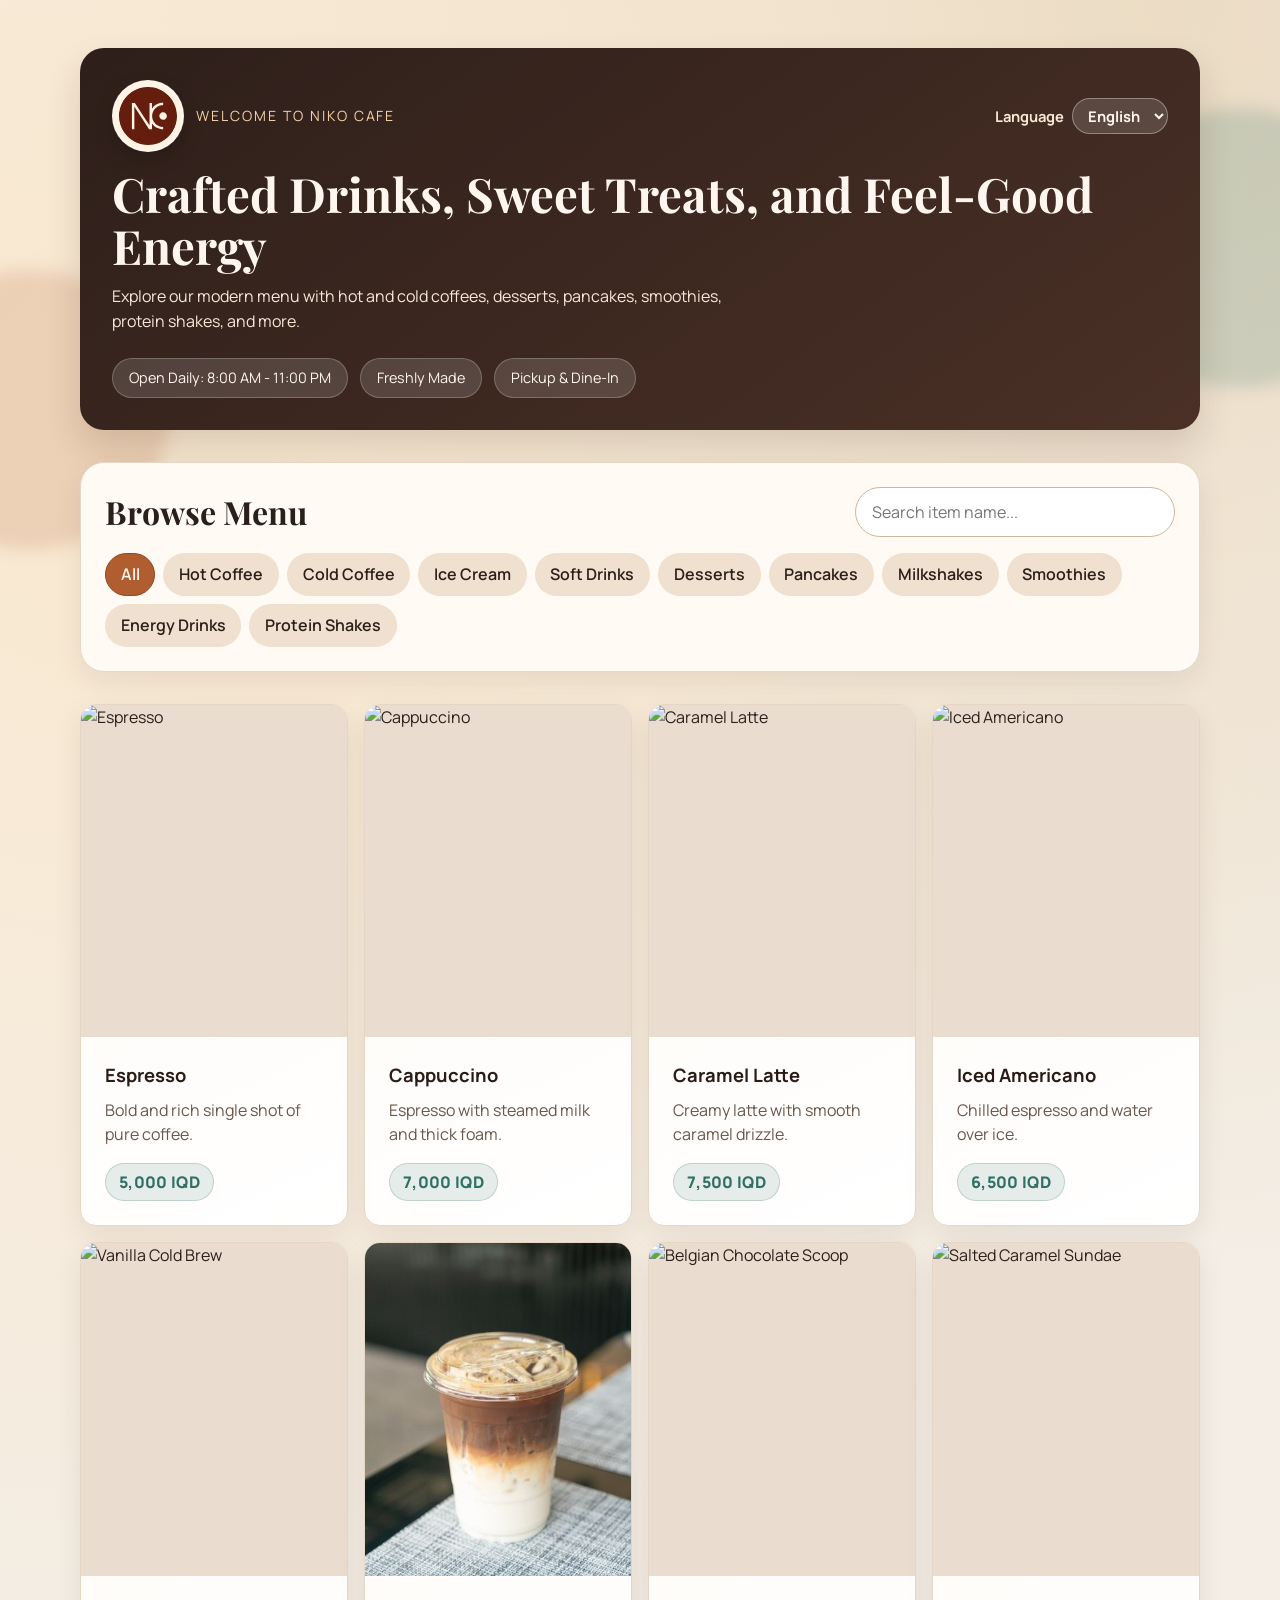
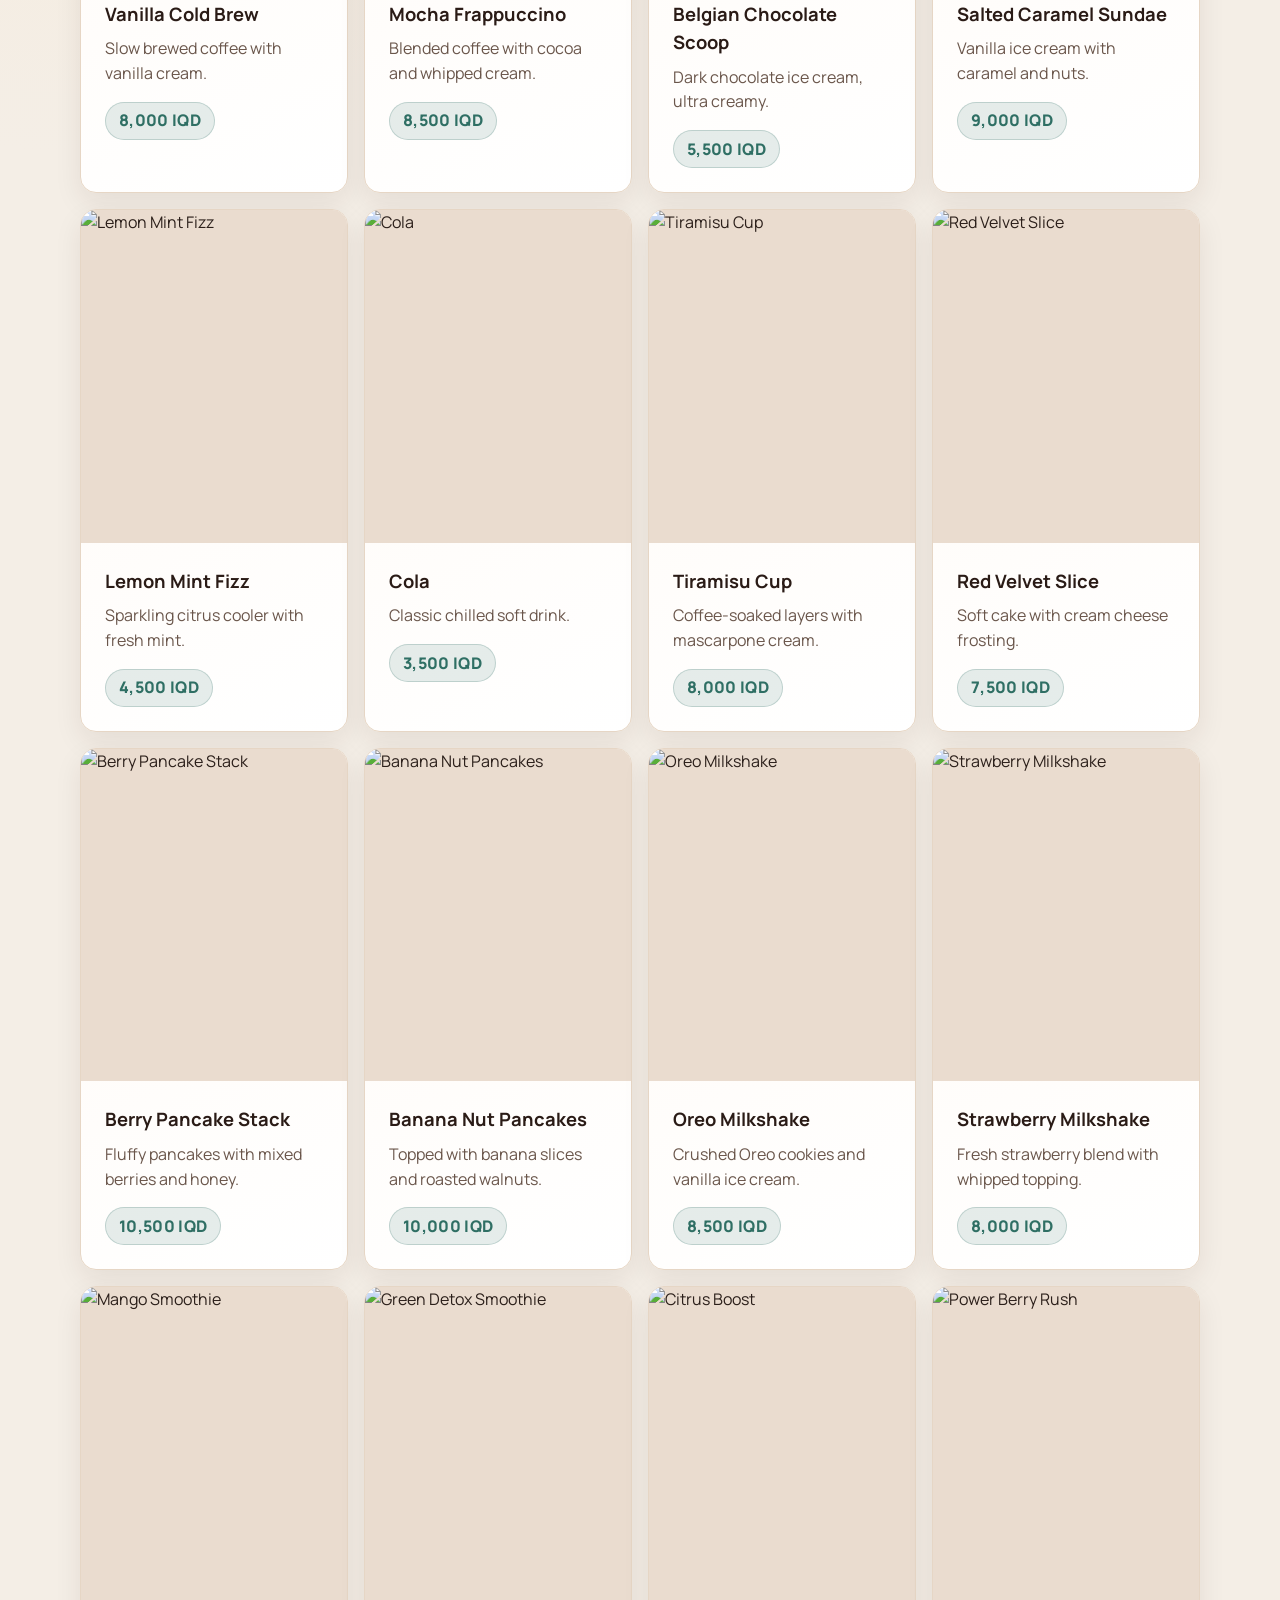
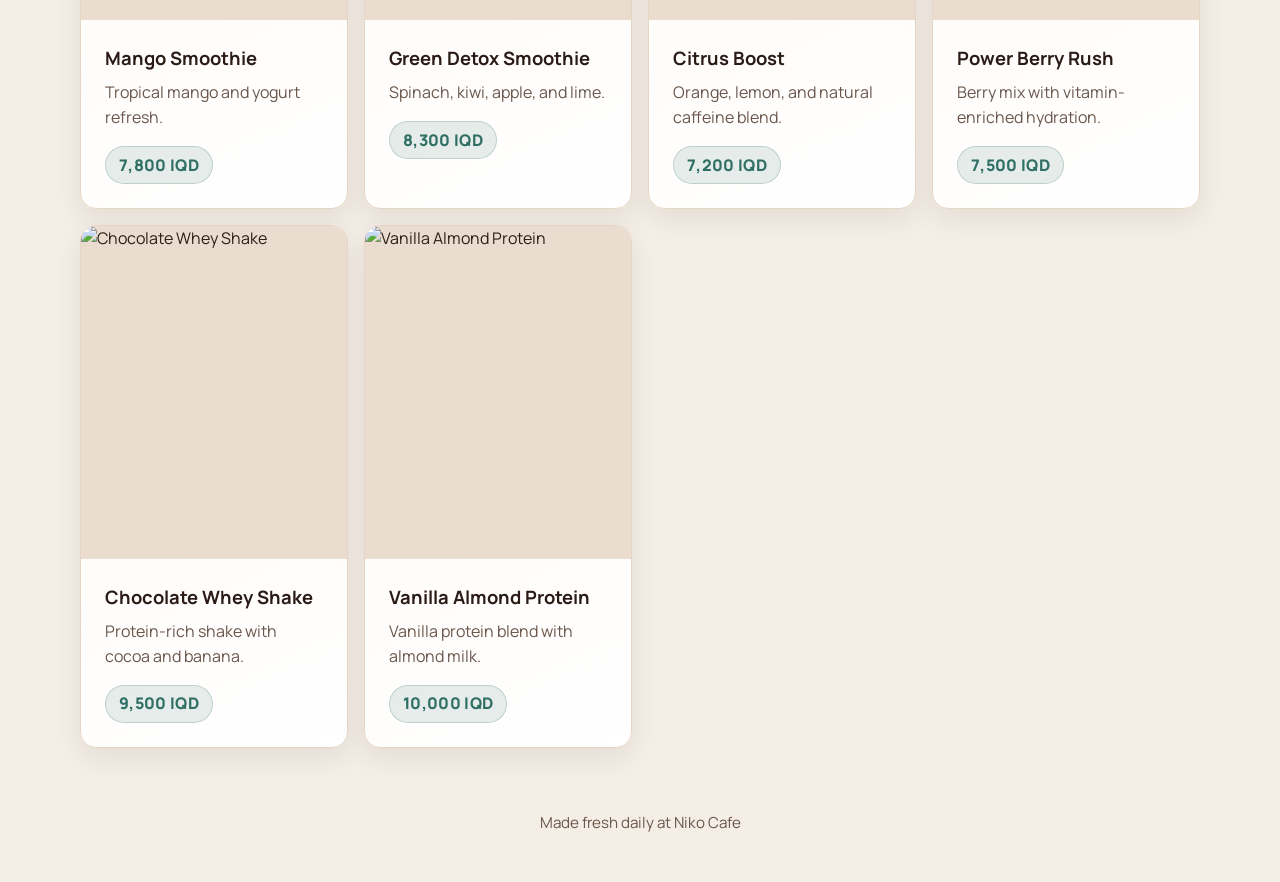
==== index.html @ 03e0de26 "باشترکردنی زمانی کوردی" ====
﻿<!DOCTYPE html>
<html lang="en">
<head>
	<meta charset="UTF-8" />
	<meta name="viewport" content="width=device-width, initial-scale=1.0" />
	<title>Niko Cafe Menu</title>
	<link rel="preconnect" href="https://fonts.googleapis.com" />
	<link rel="preconnect" href="https://fonts.gstatic.com" crossorigin />
	<link
		href="https://fonts.googleapis.com/css2?family=Beiruti:wght@200..900&family=Harmattan:wght@400;500;600;700&family=Manrope:wght@400;500;600;700;800&family=Playfair+Display:wght@600;700&display=swap"
		rel="stylesheet"
	/>
	<link rel="stylesheet" href="style.css" />
</head>
<body>
	<div class="bg-shape bg-shape-left"></div>
	<div class="bg-shape bg-shape-right"></div>

	<header class="hero container">
		<div class="hero-topbar">
			<div class="brand-wrap">
				<img class="brand-logo" src="1nikoSlogo.svg" alt="Niko Cafe logo" />
				<p class="eyebrow" data-i18n="welcome">Welcome to Niko Cafe</p>
			</div>
			<div class="language-switcher">
				<label for="languageSelect" data-i18n="languageLabel">Language</label>
				<select id="languageSelect" aria-label="Language selector">
<option value="en">English</option>
<option value="ku">&#1705;&#1608;&#1585;&#1583;&#1740;</option>
<option value="ar">&#1575;&#1604;&#1593;&#1585;&#1576;&#1610;&#1577;</option>
</select>
			</div>
		</div>
		<h1 data-i18n="heroTitle">Crafted Drinks, Sweet Treats, and Feel-Good Energy</h1>
		<p class="hero-text" data-i18n="heroText">
			Explore our modern menu with hot and cold coffees, desserts, pancakes,
			smoothies, protein shakes, and more.
		</p>
		<div class="hero-quick-info">
			<span data-i18n="infoHours">Open Daily: 8:00 AM - 11:00 PM</span>
			<span data-i18n="infoFresh">Freshly Made</span>
			<span data-i18n="infoService">Pickup & Dine-In</span>
		</div>
	</header>

	<main class="container menu-wrap">
		<section class="controls-card">
			<div class="controls-top">
				<h2 data-i18n="browseMenu">Browse Menu</h2>
				<input
					id="menuSearch"
					type="search"
					placeholder="Search item name..."
					aria-label="Search menu items"
				/>
			</div>
			<div class="filter-buttons" id="filterButtons" role="group" aria-label="Filter by category"></div>
		</section>

		<section class="menu-grid" id="menuGrid"></section>
	</main>

	<footer class="container footer">
		<p data-i18n="footerText">Made fresh daily at Niko Cafe</p>
	</footer>

	<script src="script.js"></script>
</body>
</html>
---- style.css ----
﻿:root {
	--font-heading: 'Playfair Display', Georgia, serif;
	--font-heading-kurdish: 'Beiruti', 'Harmattan', serif;
	--font-body: 'Manrope', 'Segoe UI', sans-serif;
	--font-body-kurdish: 'Beiruti', 'Harmattan', 'Segoe UI', sans-serif;

	--bg-main: #f4eee6;
	--bg-surface: #fffaf4;
	--bg-surface-strong: #ffffff;
	--bg-accent: #2e1f1a;
	--bg-chip: #efe0cf;

	--text-primary: #2b1f1a;
	--text-muted: #6a564b;
	--text-on-dark: #fff7ef;

	--brand-primary: #b05d2f;
	--brand-primary-strong: #8f451f;
	--brand-secondary: #2f6f64;
	--brand-highlight: #dd9b4f;

	--border-soft: #e6d6c5;
	--border-strong: #ceb69f;

	--shadow-soft: 0 10px 28px rgba(45, 24, 14, 0.08);
	--shadow-card: 0 18px 36px rgba(45, 24, 14, 0.14);

	--radius-sm: 10px;
	--radius-md: 16px;
	--radius-lg: 24px;
	--radius-pill: 999px;

	--space-1: 0.25rem;
	--space-2: 0.5rem;
	--space-3: 0.75rem;
	--space-4: 1rem;
	--space-5: 1.5rem;
	--space-6: 2rem;
	--space-7: 3rem;

	--container-width: 1120px;
	--menu-card-min: 230px;
	--menu-image-ratio: 4 / 5;
	--logo-size: 72px;

	--transition-fast: 160ms ease;
	--transition-base: 260ms ease;
}

* {
	box-sizing: border-box;
}

html,
body {
	margin: 0;
	padding: 0;
}

body {
	font-family: var(--font-body);
	background:
		radial-gradient(circle at 10% 10%, #f9e8cf 0%, transparent 35%),
		radial-gradient(circle at 90% 0%, #e8d9c2 0%, transparent 30%),
		var(--bg-main);
	color: var(--text-primary);
	min-height: 100vh;
	line-height: 1.55;
	position: relative;
	overflow-x: hidden;
}

html[lang='ku'] body,
html[lang='ar'] body {
	font-family: var(--font-body-kurdish);
}

html[lang='ku'] .hero h1,
html[lang='ku'] .controls-top h2,
html[lang='ar'] .hero h1,
html[lang='ar'] .controls-top h2 {
	font-family: var(--font-heading-kurdish);
}

html[lang='ku'] .eyebrow,
html[lang='ar'] .eyebrow {
	text-transform: none;
	letter-spacing: 0.03em;
}

.bg-shape {
	position: fixed;
	width: 280px;
	height: 280px;
	border-radius: 50%;
	z-index: -1;
	filter: blur(8px);
}

html[lang='ku'] body,
html[lang='ar'] body {
	font-family: var(--font-body-kurdish);
}

html[lang='ku'] .hero h1,
html[lang='ku'] .controls-top h2,
html[lang='ar'] .hero h1,
html[lang='ar'] .controls-top h2 {
	font-family: var(--font-heading-kurdish);
}

html[lang='ku'] .eyebrow,
html[lang='ar'] .eyebrow {
	text-transform: none;
	letter-spacing: 0.03em;
}

.bg-shape-left {
	background: rgba(176, 93, 47, 0.17);
	left: -110px;
	top: 30%;
}

html[lang='ku'] body,
html[lang='ar'] body {
	font-family: var(--font-body-kurdish);
}

html[lang='ku'] .hero h1,
html[lang='ku'] .controls-top h2,
html[lang='ar'] .hero h1,
html[lang='ar'] .controls-top h2 {
	font-family: var(--font-heading-kurdish);
}

html[lang='ku'] .eyebrow,
html[lang='ar'] .eyebrow {
	text-transform: none;
	letter-spacing: 0.03em;
}

.bg-shape-right {
	background: rgba(47, 111, 100, 0.18);
	right: -100px;
	top: 12%;
}

.container {
	width: min(var(--container-width), 92%);
	margin: 0 auto;
}

.hero {
	margin-top: var(--space-7);
	padding: var(--space-6);
	background: linear-gradient(145deg, var(--bg-accent), #4a3026);
	color: var(--text-on-dark);
	border-radius: var(--radius-lg);
	box-shadow: var(--shadow-card);
	animation: fadeSlideIn 700ms ease both;
}

.hero-topbar {
	display: flex;
	align-items: center;
	justify-content: space-between;
	gap: var(--space-4);
	flex-wrap: wrap;
}

.brand-wrap {
	display: flex;
	align-items: center;
	gap: var(--space-3);
}

.brand-logo {
	width: var(--logo-size);
	height: var(--logo-size);
	padding: 0.35rem;
	border-radius: 50%;
	background: #fef3e5;
	border: 1px solid rgba(255, 255, 255, 0.28);
	box-shadow: 0 8px 20px rgba(0, 0, 0, 0.18);
}

.language-switcher {
	display: flex;
	align-items: center;
	gap: var(--space-2);
	font-size: 0.92rem;
	font-weight: 700;
	color: #f8e7d3;
}

.language-switcher select {
	border: 1px solid rgba(255, 255, 255, 0.35);
	background: rgba(255, 255, 255, 0.14);
	color: var(--text-on-dark);
	border-radius: var(--radius-pill);
	padding: 0.35rem 0.7rem;
	font: inherit;
	cursor: pointer;
}

.language-switcher select option {
	color: var(--text-primary);
}

.eyebrow {
	margin: 0;
	font-size: 0.88rem;
	letter-spacing: 0.14em;
	text-transform: uppercase;
	color: #f4cfa8;
}

.hero h1 {
	font-family: var(--font-heading);
	margin: var(--space-4) 0 var(--space-3);
	font-size: clamp(2rem, 3.7vw, 3.2rem);
	line-height: 1.1;
}

.hero-text {
	margin: 0;
	max-width: 650px;
	color: #f7e8d8;
}

.hero-quick-info {
	margin-top: var(--space-5);
	display: flex;
	flex-wrap: wrap;
	gap: var(--space-3);
}

.hero-quick-info span {
	background: rgba(255, 255, 255, 0.14);
	border: 1px solid rgba(255, 255, 255, 0.22);
	border-radius: var(--radius-pill);
	padding: var(--space-2) var(--space-4);
	font-size: 0.9rem;
}

.menu-wrap {
	padding: var(--space-6) 0 var(--space-7);
}

.controls-card {
	background: var(--bg-surface);
	border: 1px solid var(--border-soft);
	border-radius: var(--radius-lg);
	padding: var(--space-5);
	box-shadow: var(--shadow-soft);
	margin-bottom: var(--space-6);
	animation: fadeSlideIn 700ms 120ms ease both;
}

.controls-top {
	display: flex;
	align-items: center;
	justify-content: space-between;
	gap: var(--space-4);
	flex-wrap: wrap;
}

.controls-top h2 {
	margin: 0;
	font-family: var(--font-heading);
	font-size: clamp(1.4rem, 2.6vw, 2rem);
}

#menuSearch {
	border: 1px solid var(--border-strong);
	background: var(--bg-surface-strong);
	color: var(--text-primary);
	border-radius: var(--radius-pill);
	padding: 0.72rem 1rem;
	width: min(320px, 100%);
	font: inherit;
	transition: border-color var(--transition-fast), box-shadow var(--transition-fast);
}

#menuSearch:focus {
	outline: none;
	border-color: var(--brand-primary);
	box-shadow: 0 0 0 3px rgba(176, 93, 47, 0.16);
}

.filter-buttons {
	margin-top: var(--space-4);
	display: flex;
	flex-wrap: wrap;
	gap: var(--space-2);
}

.filter-btn {
	border: 1px solid transparent;
	background: var(--bg-chip);
	color: var(--text-primary);
	border-radius: var(--radius-pill);
	padding: 0.5rem 0.92rem;
	font: inherit;
	font-weight: 600;
	cursor: pointer;
	transition:
		background var(--transition-fast),
		color var(--transition-fast),
		transform var(--transition-fast),
		box-shadow var(--transition-fast);
}

.filter-btn:hover {
	transform: translateY(-1px);
	box-shadow: 0 8px 16px rgba(45, 24, 14, 0.1);
}

.filter-btn.active {
	background: var(--brand-primary);
	color: var(--text-on-dark);
	border-color: var(--brand-primary-strong);
}

.menu-grid {
	display: grid;
	grid-template-columns: repeat(auto-fit, minmax(var(--menu-card-min), 1fr));
	gap: var(--space-4);
}

.menu-card {
	background: linear-gradient(155deg, #fffaf5, #fff);
	border: 1px solid var(--border-soft);
	border-radius: var(--radius-md);
	overflow: hidden;
	box-shadow: var(--shadow-soft);
	transition:
		transform var(--transition-base),
		box-shadow var(--transition-base),
		opacity var(--transition-base);
	animation: fadeSlideIn 650ms ease both;
}

.menu-card:nth-child(2n) {
	animation-delay: 90ms;
}

.menu-card:nth-child(3n) {
	animation-delay: 150ms;
}

.menu-card:hover {
	transform: translateY(-6px);
	box-shadow: var(--shadow-card);
}

.menu-image {
	display: block;
	width: 100%;
	aspect-ratio: var(--menu-image-ratio);
	height: auto;
	object-fit: cover;
	object-position: center;
	background: #eadccf;
}

.menu-content {
	padding: var(--space-5);
}

.menu-card h3 {
	margin: 0 0 var(--space-2);
	font-size: 1.15rem;
	color: #2a1b16;
}

.menu-card p {
	margin: 0;
	color: var(--text-muted);
}

.price {
	display: inline-flex;
	margin-top: var(--space-4);
	background: rgba(47, 111, 100, 0.12);
	border: 1px solid rgba(47, 111, 100, 0.22);
	color: var(--brand-secondary);
	border-radius: var(--radius-pill);
	font-weight: 800;
	letter-spacing: 0.02em;
	padding: 0.35rem 0.82rem;
}

.menu-card.hidden {
	display: none;
}

.footer {
	padding-bottom: var(--space-6);
	text-align: center;
	color: var(--text-muted);
	font-size: 0.95rem;
}

@keyframes fadeSlideIn {
	from {
		opacity: 0;
		transform: translateY(14px);
	}
	to {
		opacity: 1;
		transform: translateY(0);
	}
}

@media (max-width: 760px) {
	.hero {
		margin-top: var(--space-5);
		padding: var(--space-5);
	}

	.hero-topbar {
		align-items: flex-start;
	}

	.brand-logo {
		width: 60px;
		height: 60px;
	}

	.controls-card {
		padding: var(--space-4);
	}

	.menu-grid {
		grid-template-columns: 1fr;
	}
}
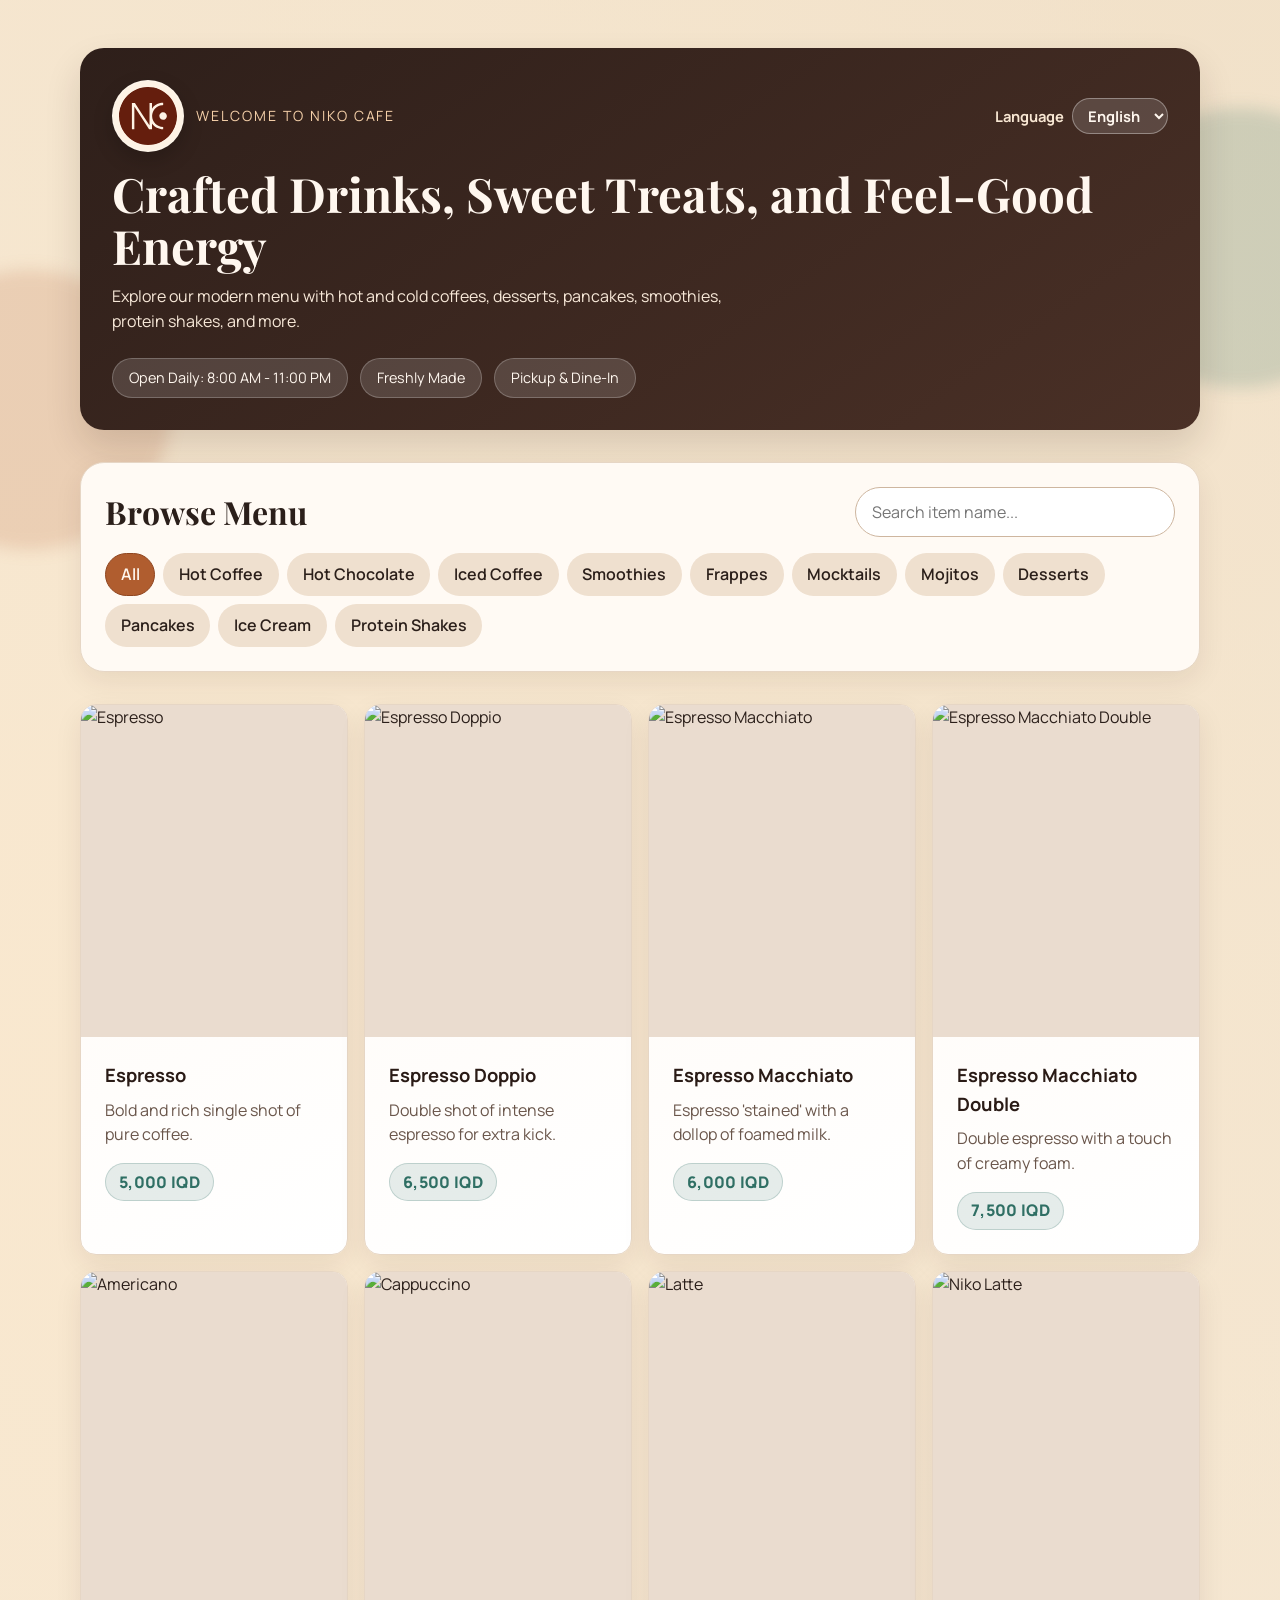
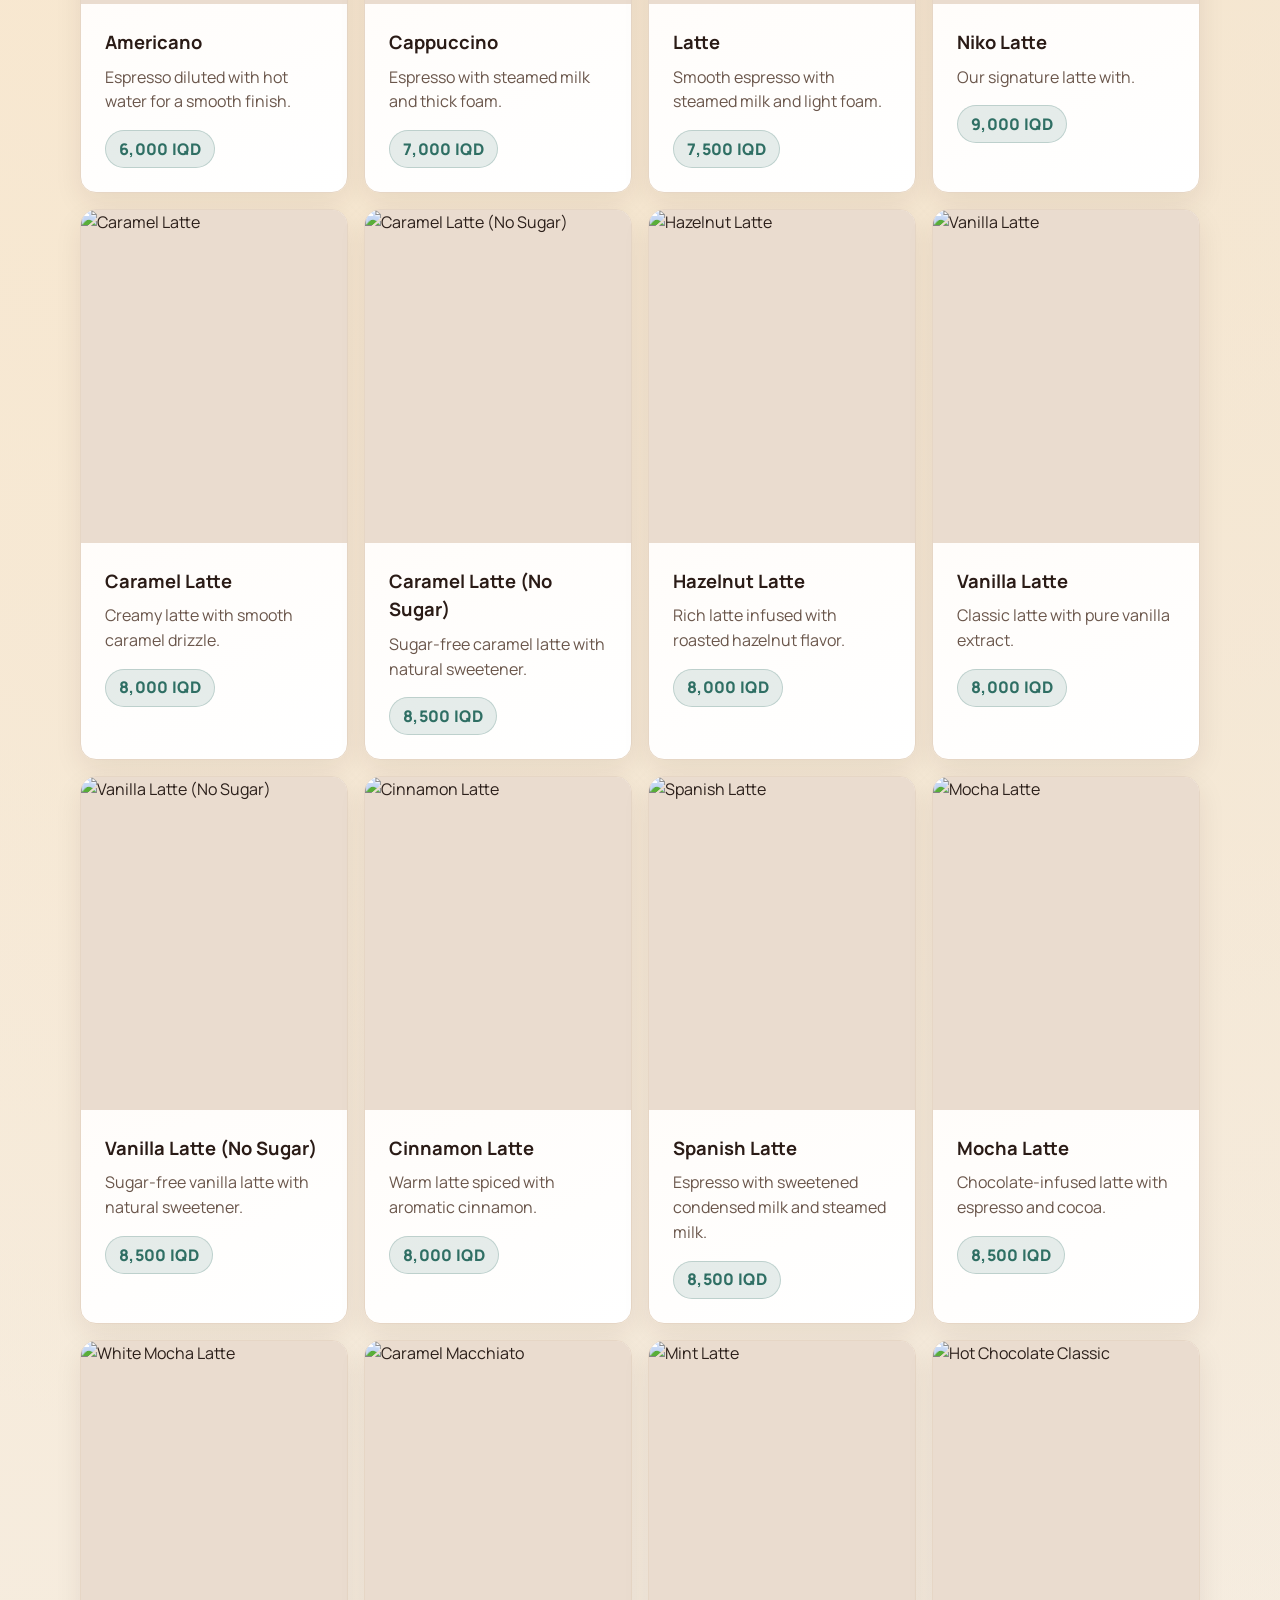
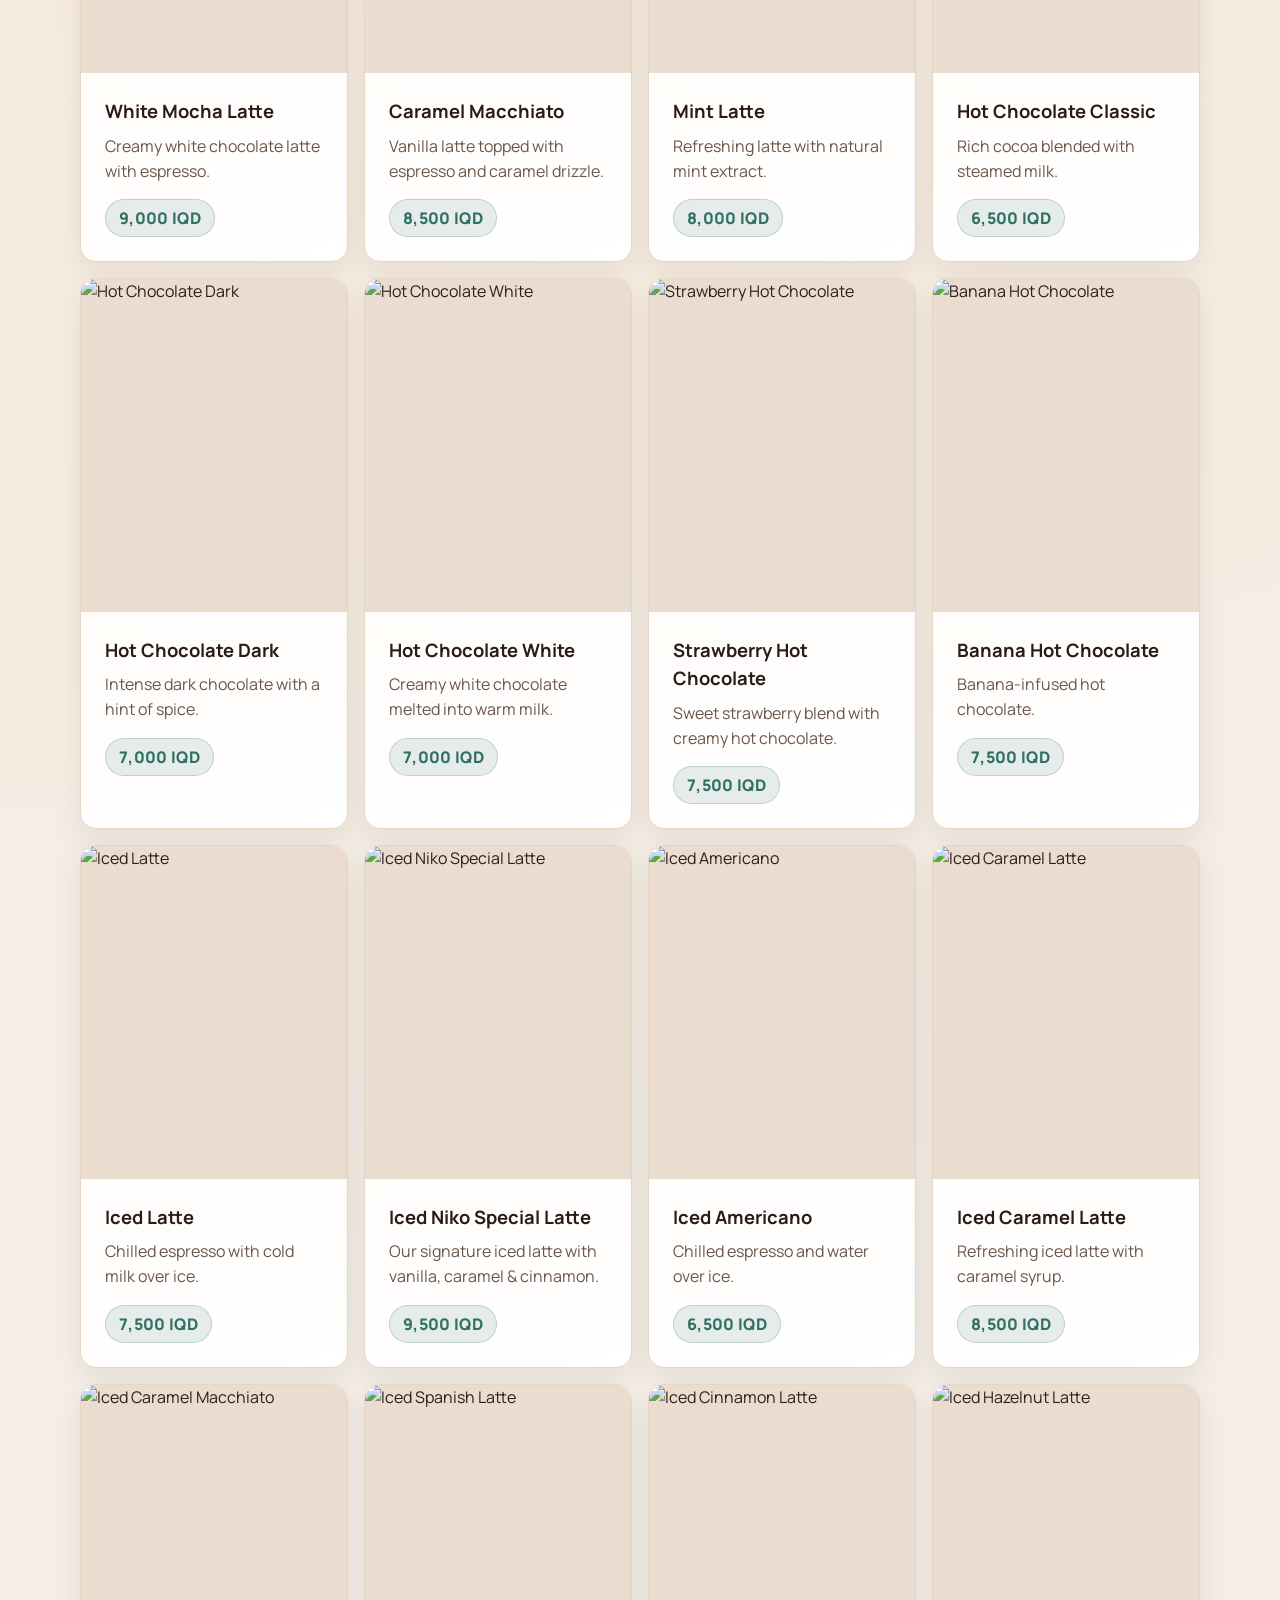
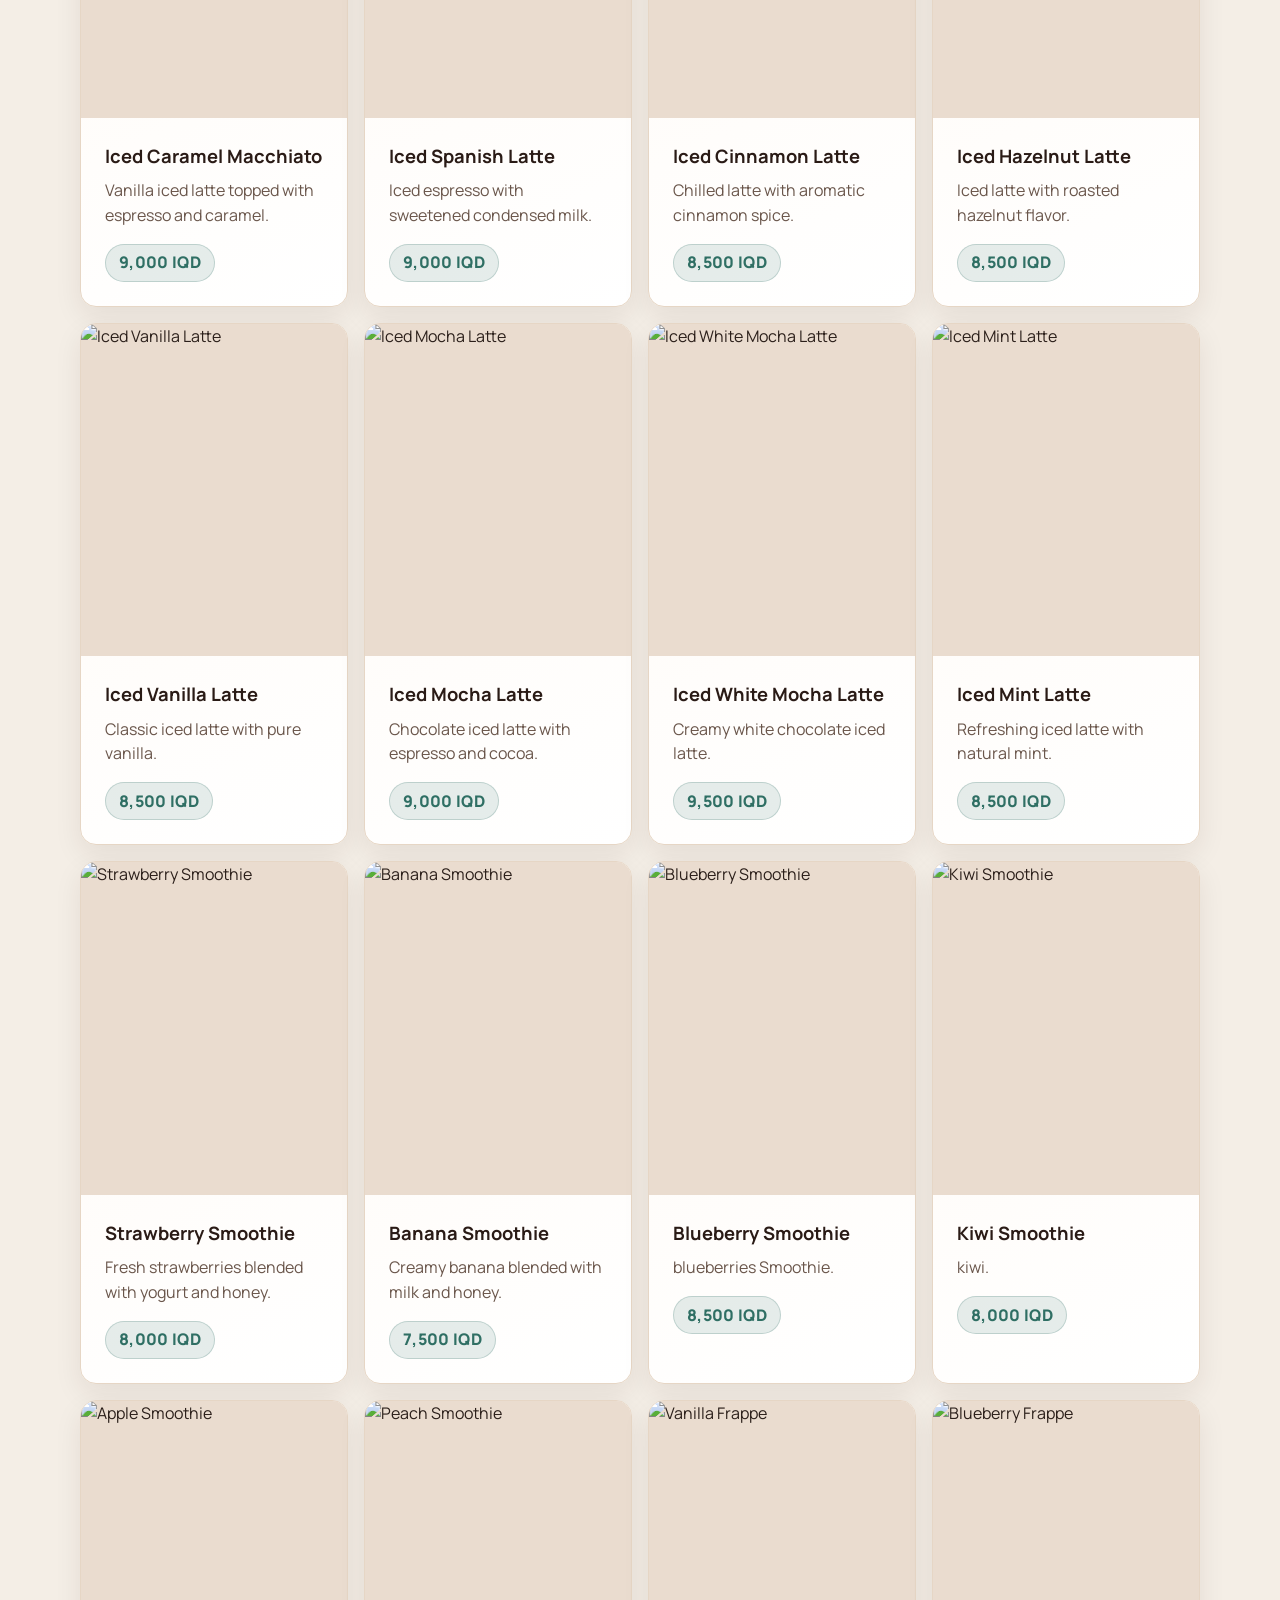
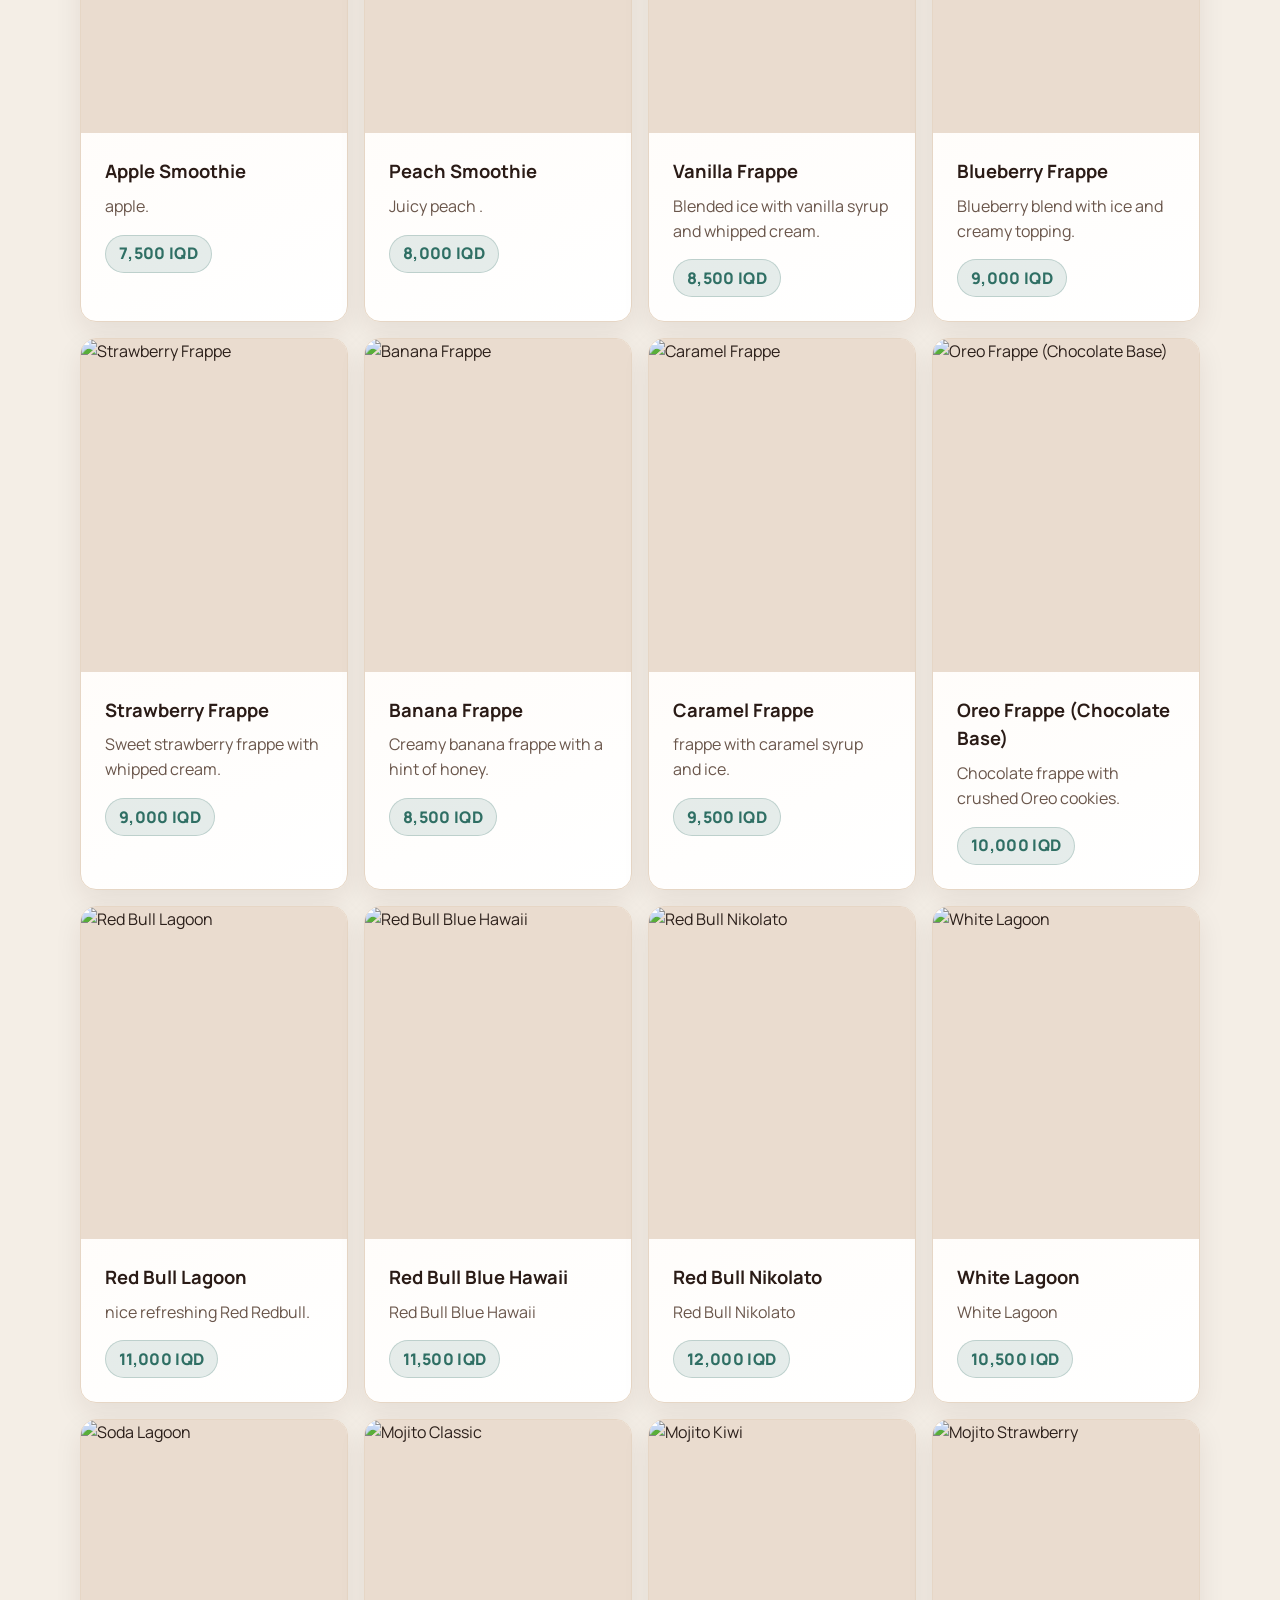
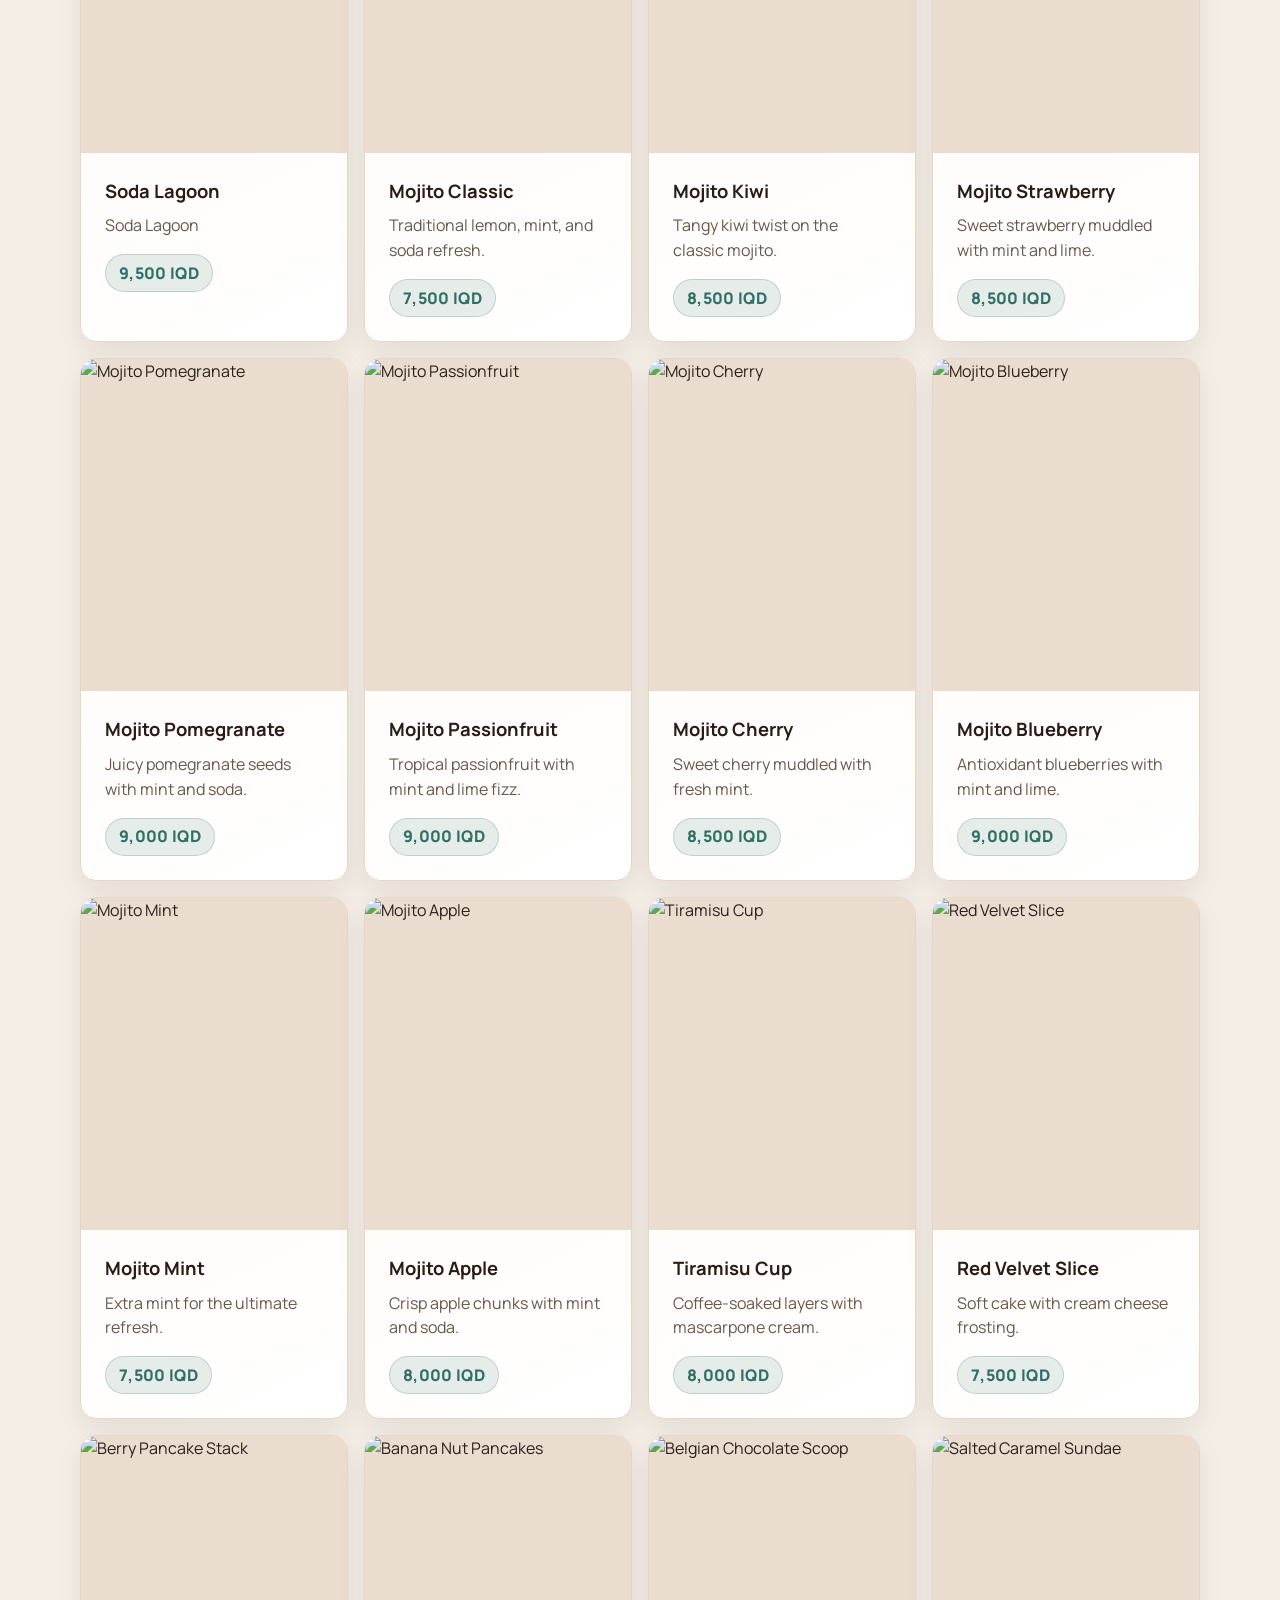
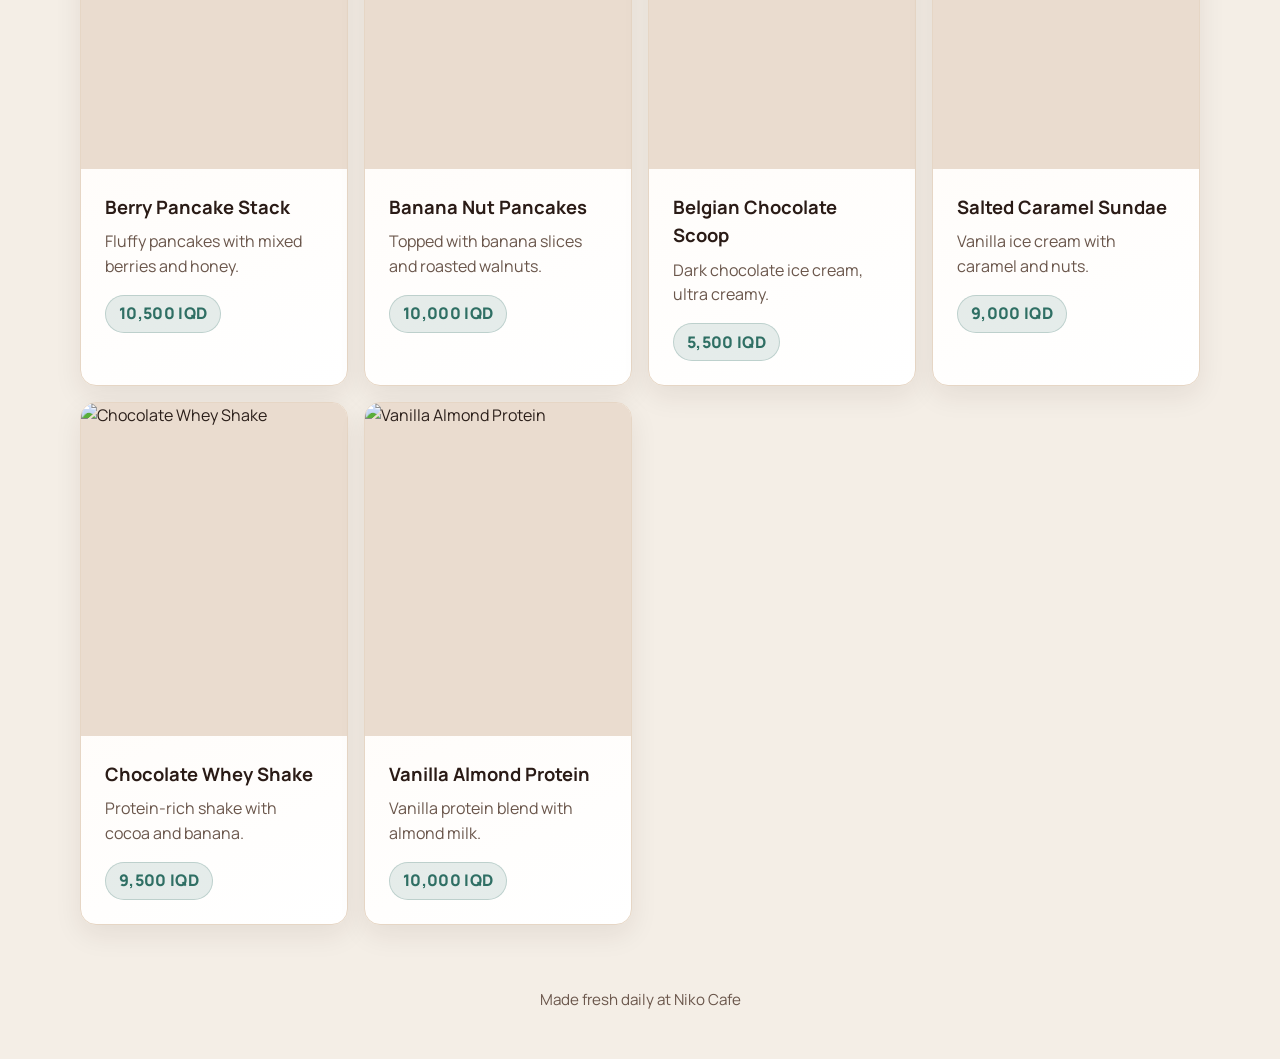
==== commit 5bfea8a5: "نوێکردنەوەی مێنیو" ====
--- a/index.html
+++ b/index.html
@@ -37,7 +37,7 @@
 			smoothies, protein shakes, and more.
 		</p>
 		<div class="hero-quick-info">
-			<span data-i18n="infoHours">Open Daily: 8:00 AM - 11:00 PM</span>
+			<span data-i18n="infoHours">Open Daily: 2:00 PM - 2:00 AM</span>
 			<span data-i18n="infoFresh">Freshly Made</span>
 			<span data-i18n="infoService">Pickup & Dine-In</span>
 		</div>
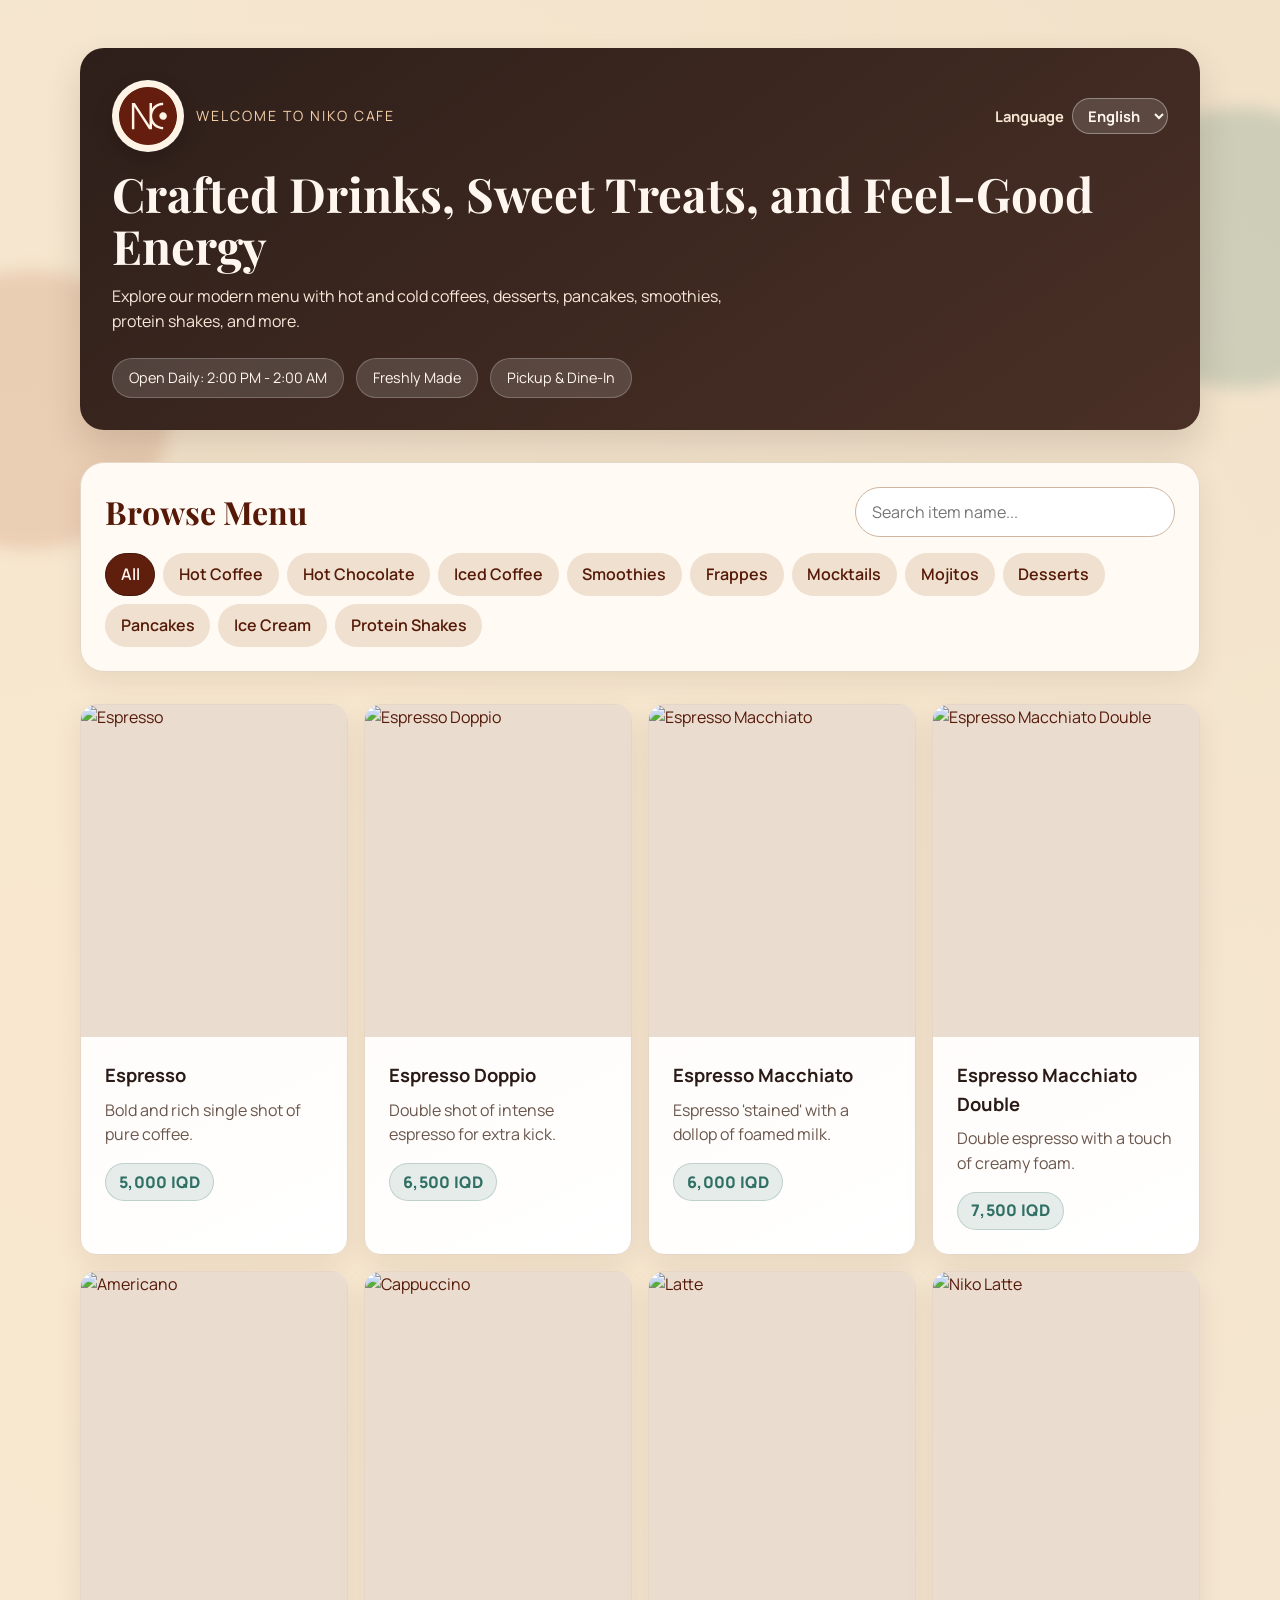
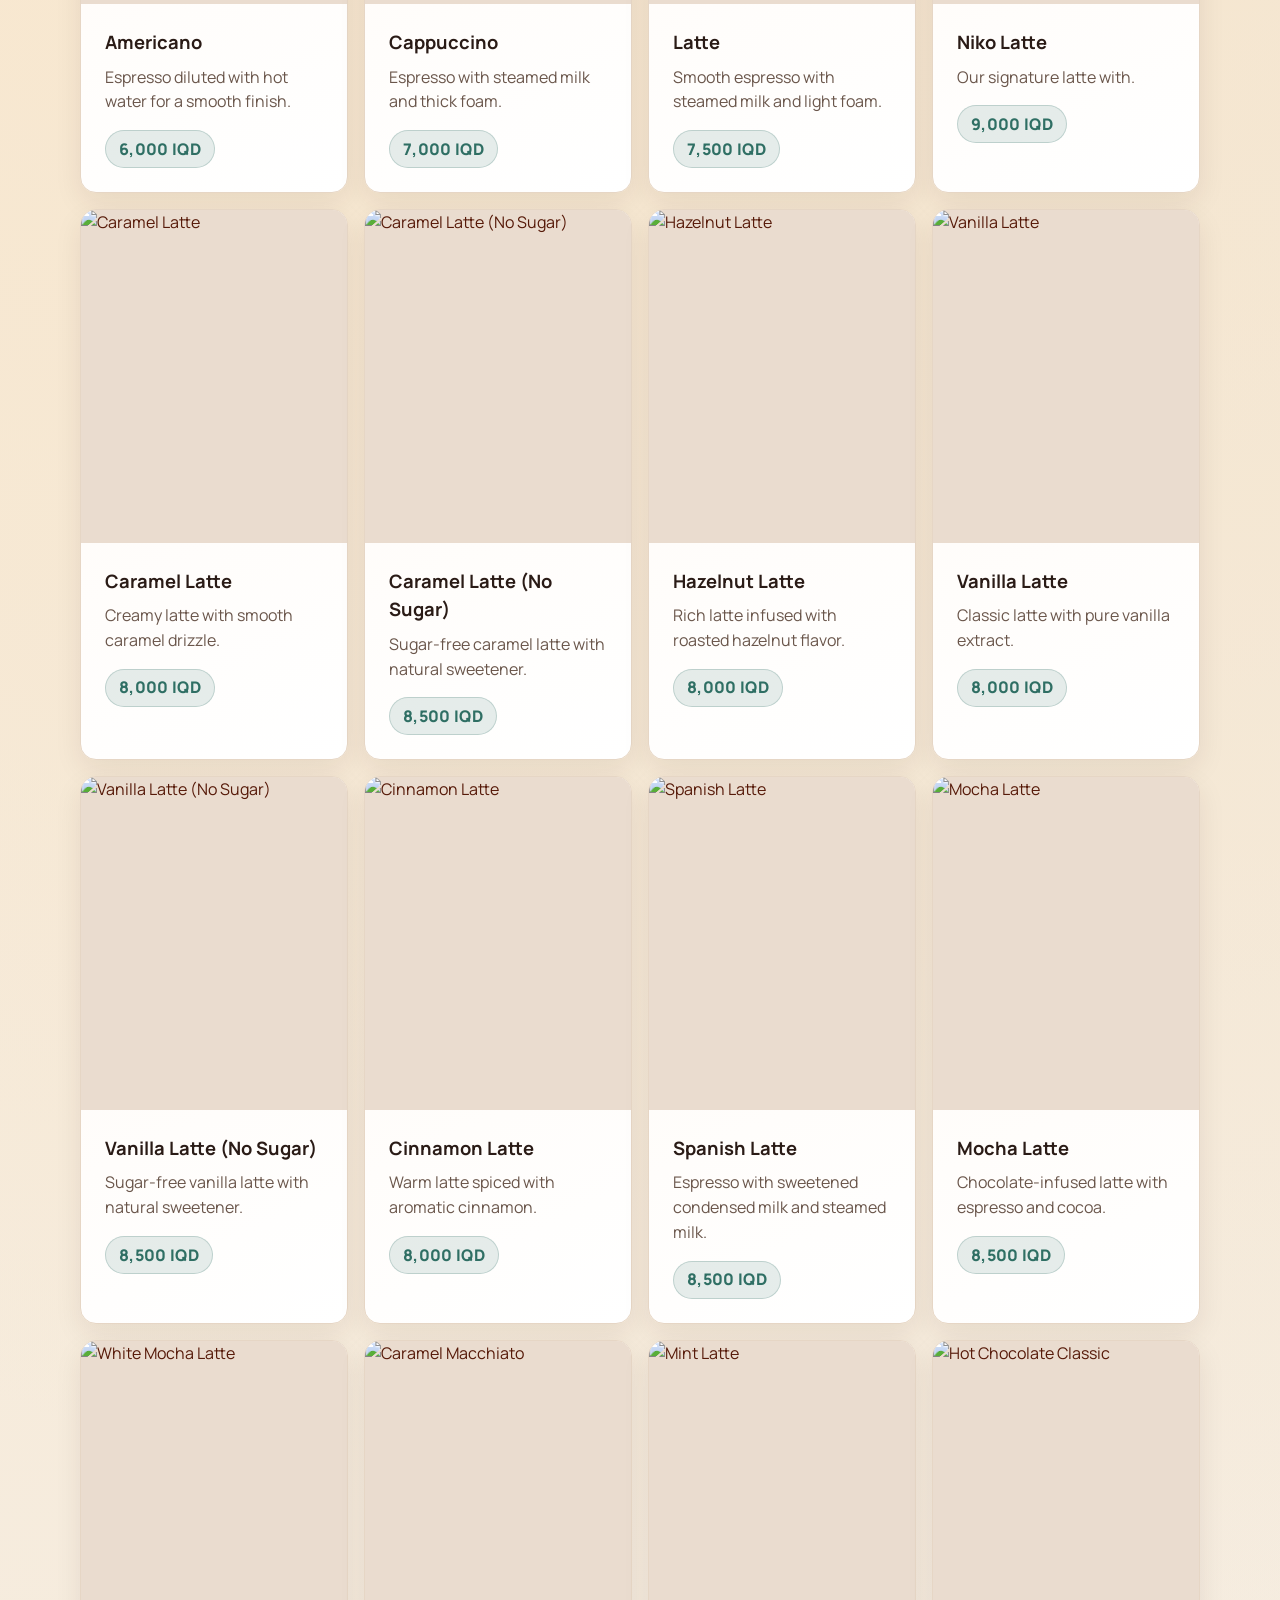
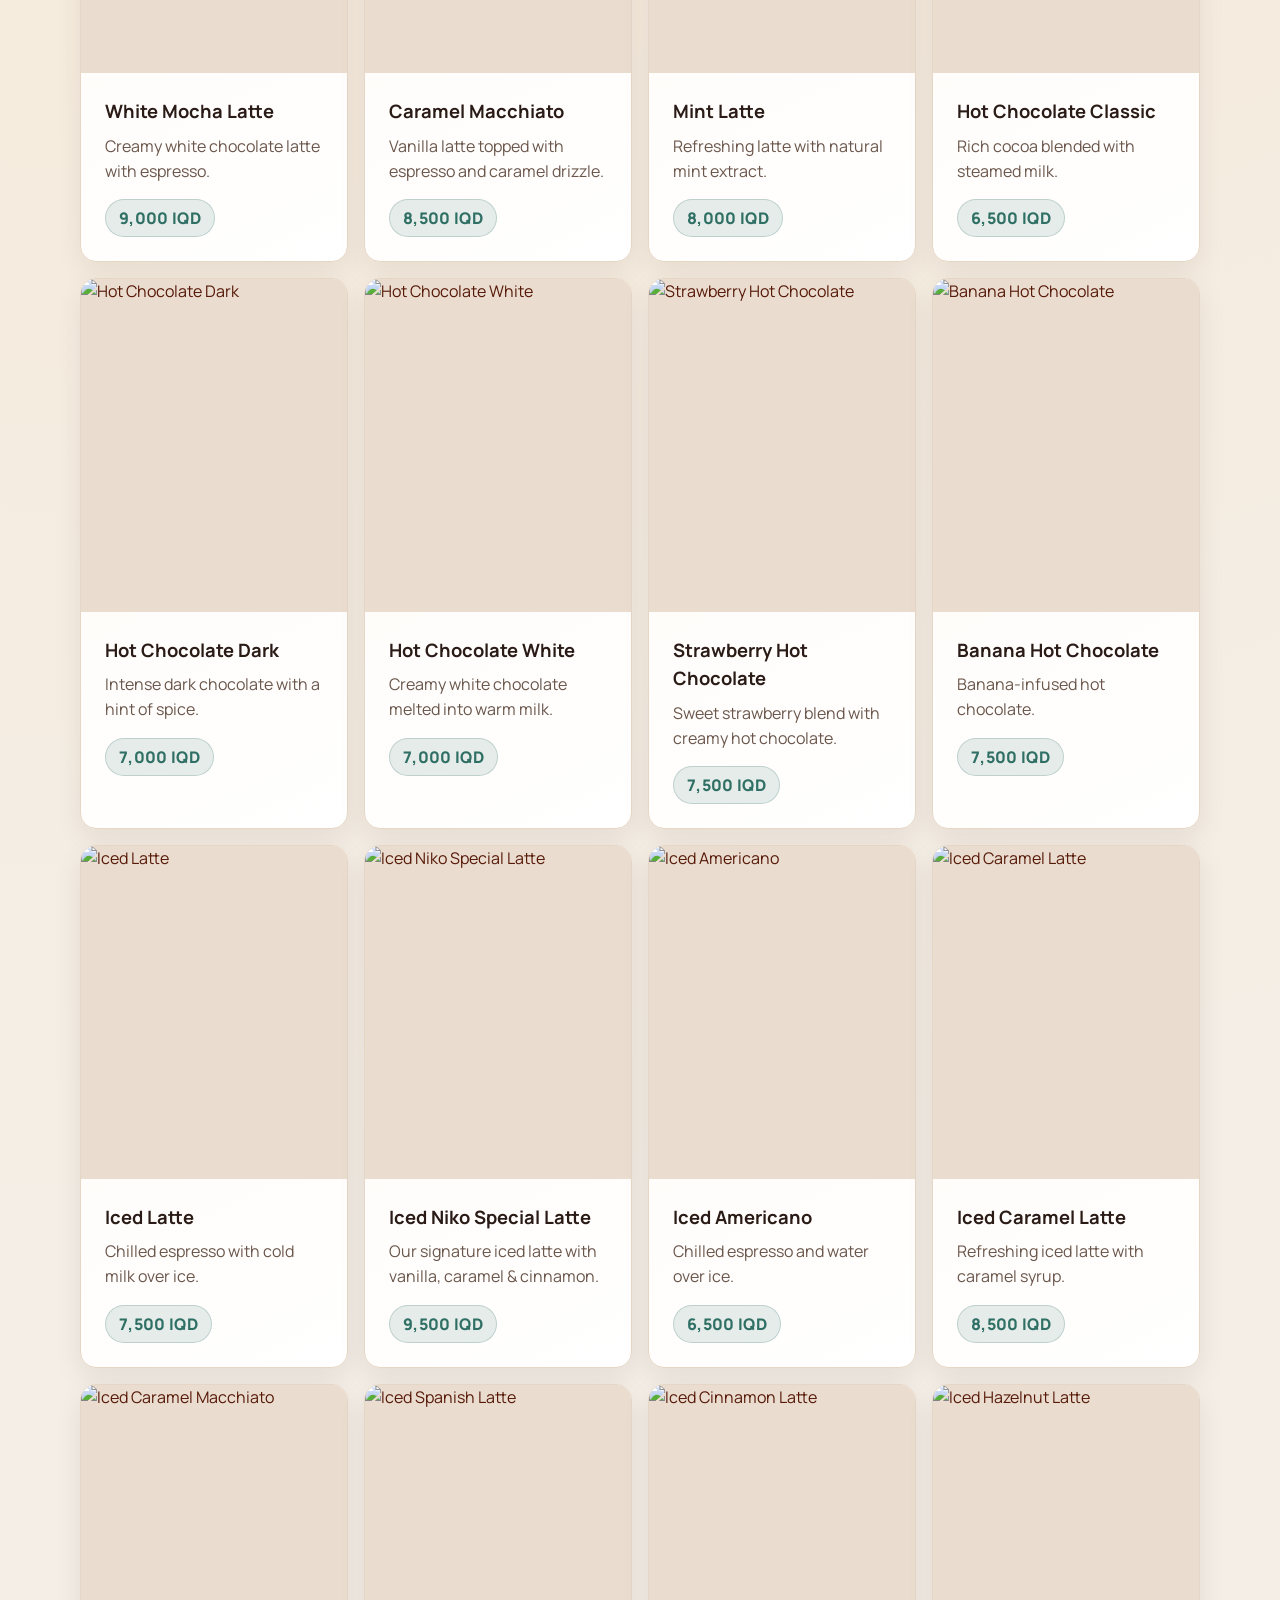
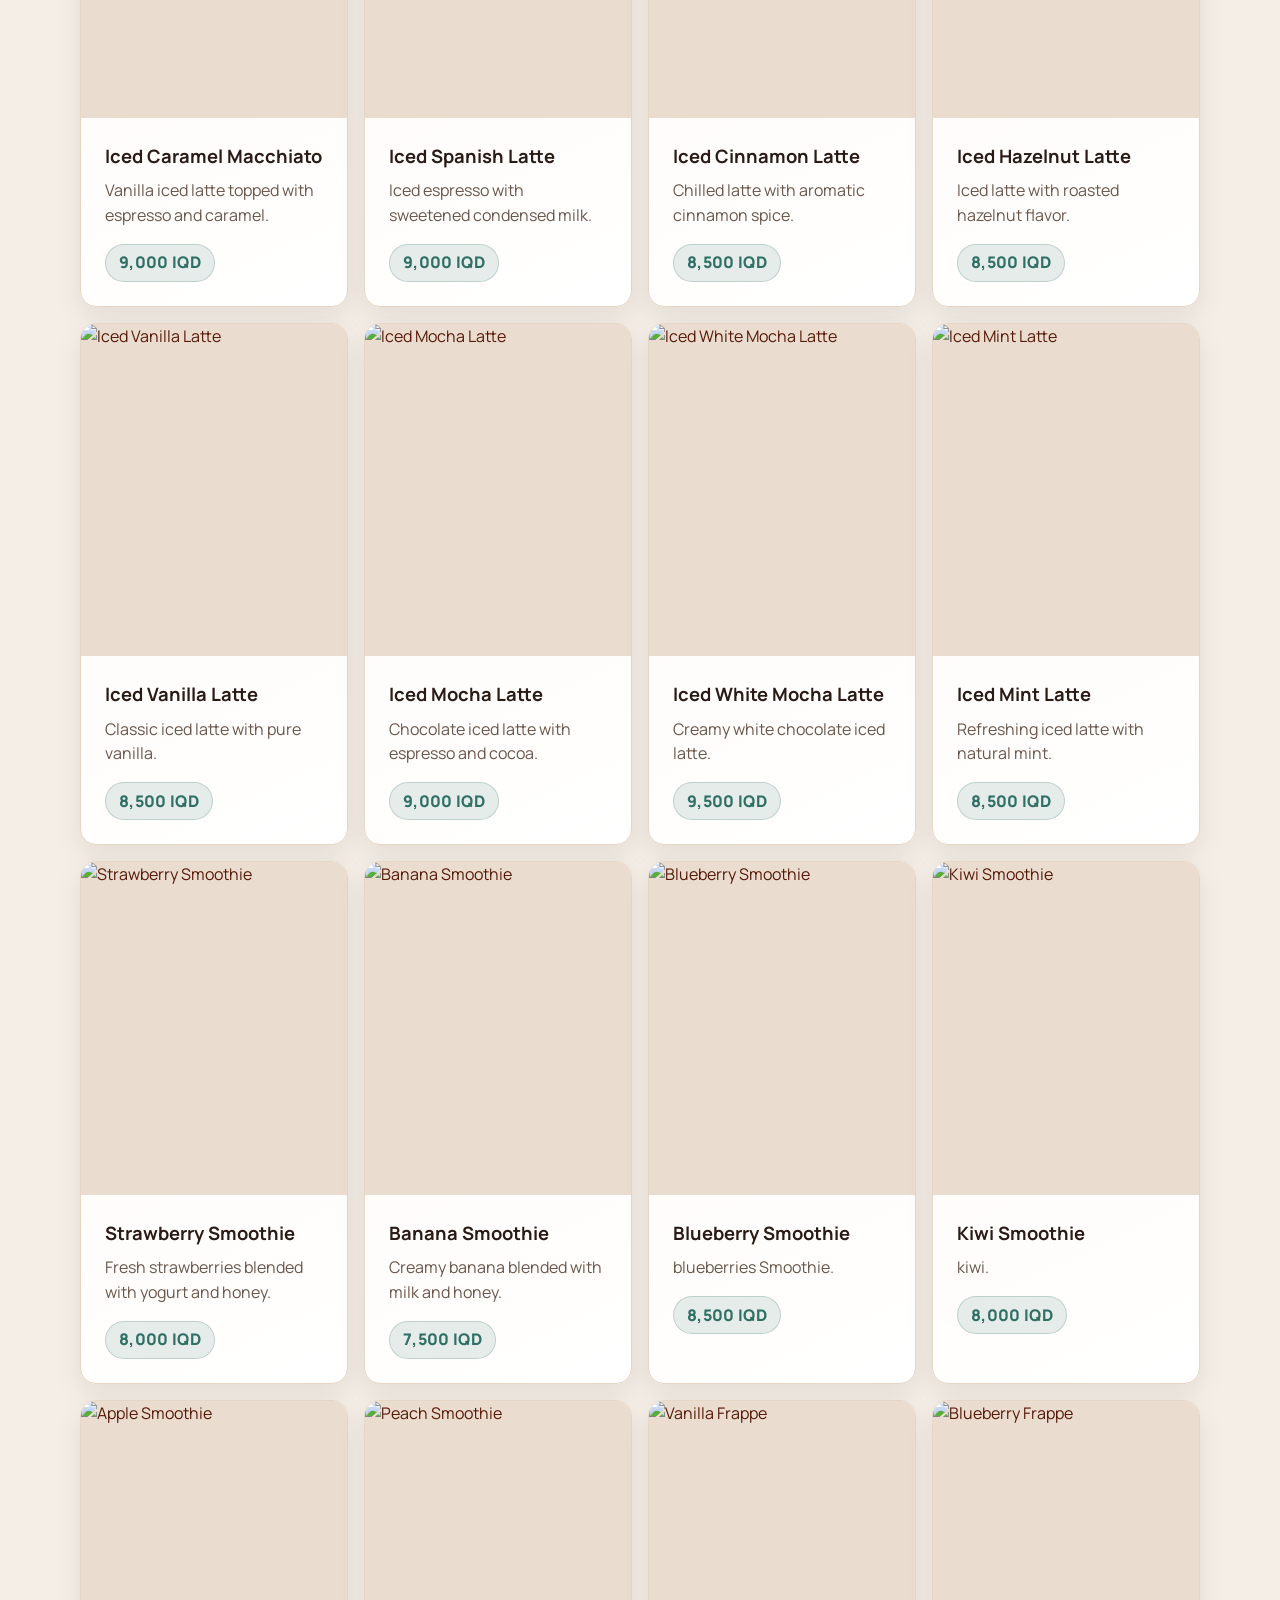
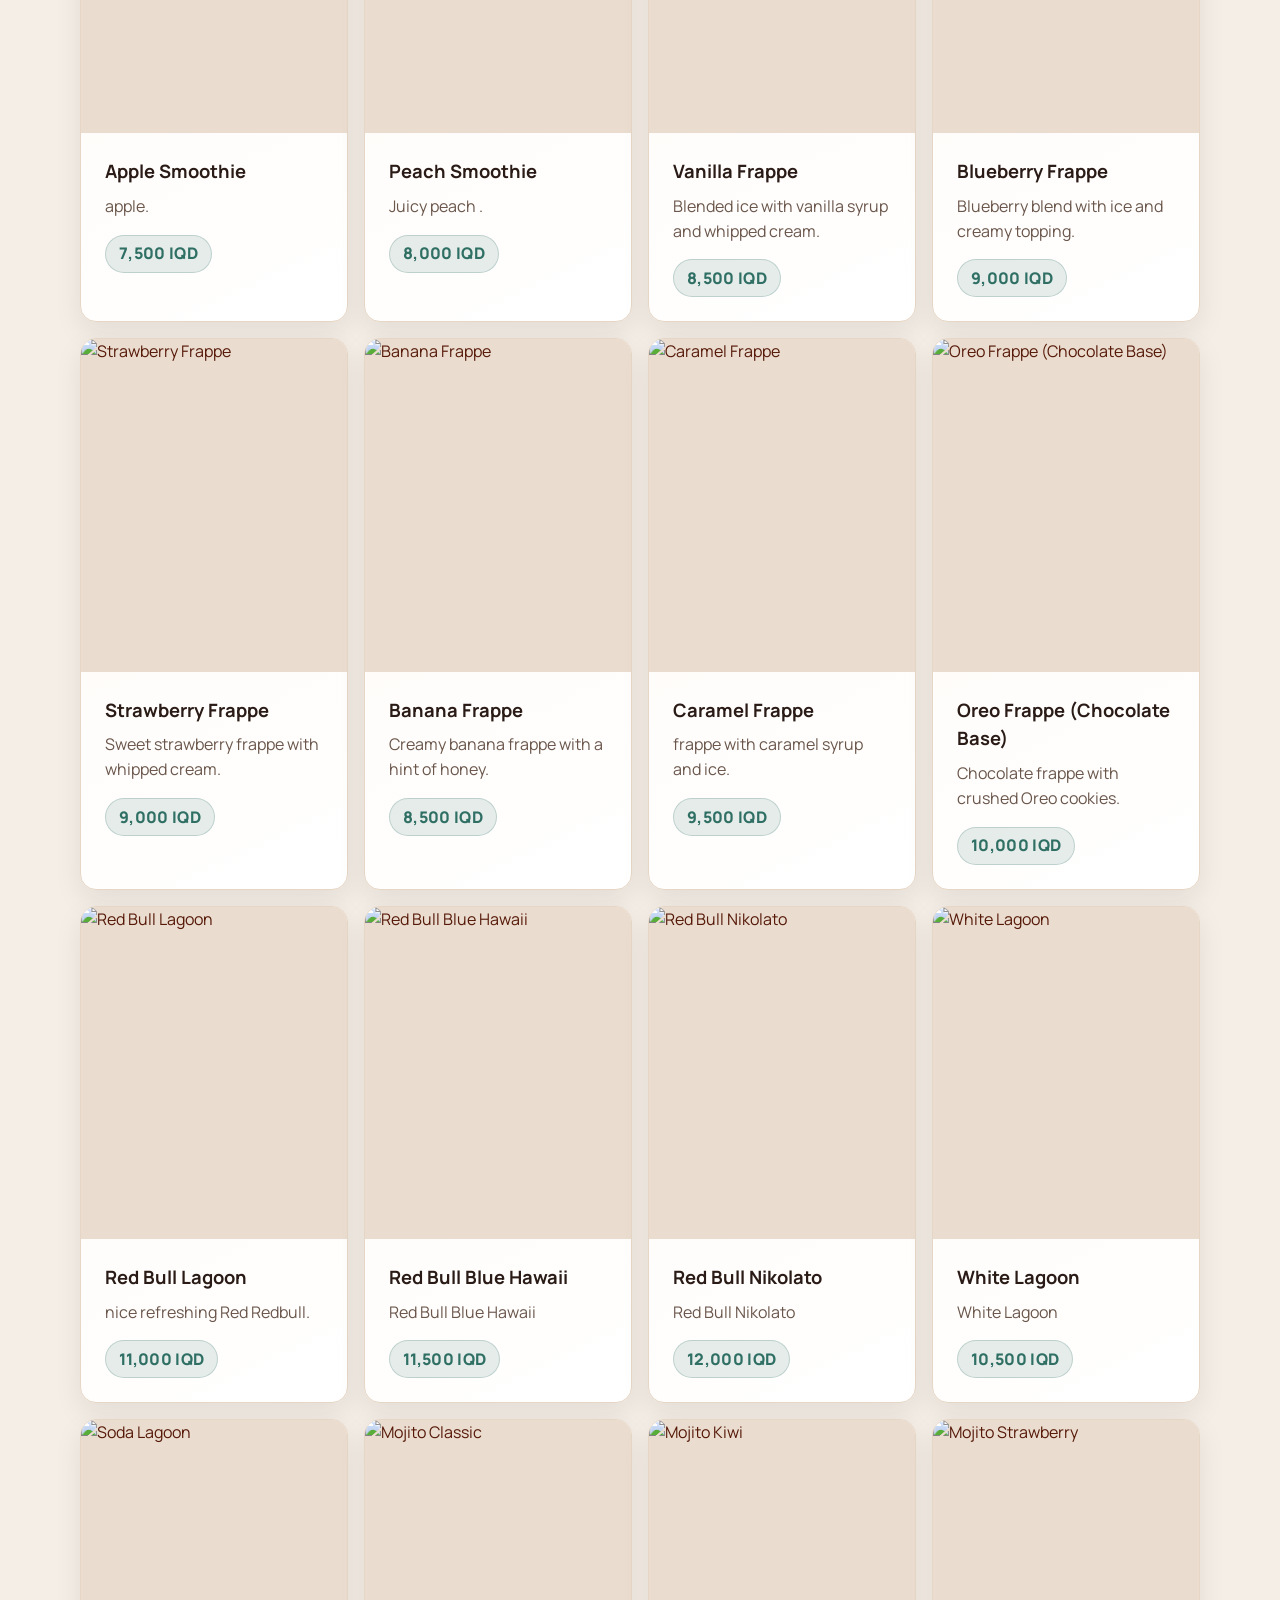
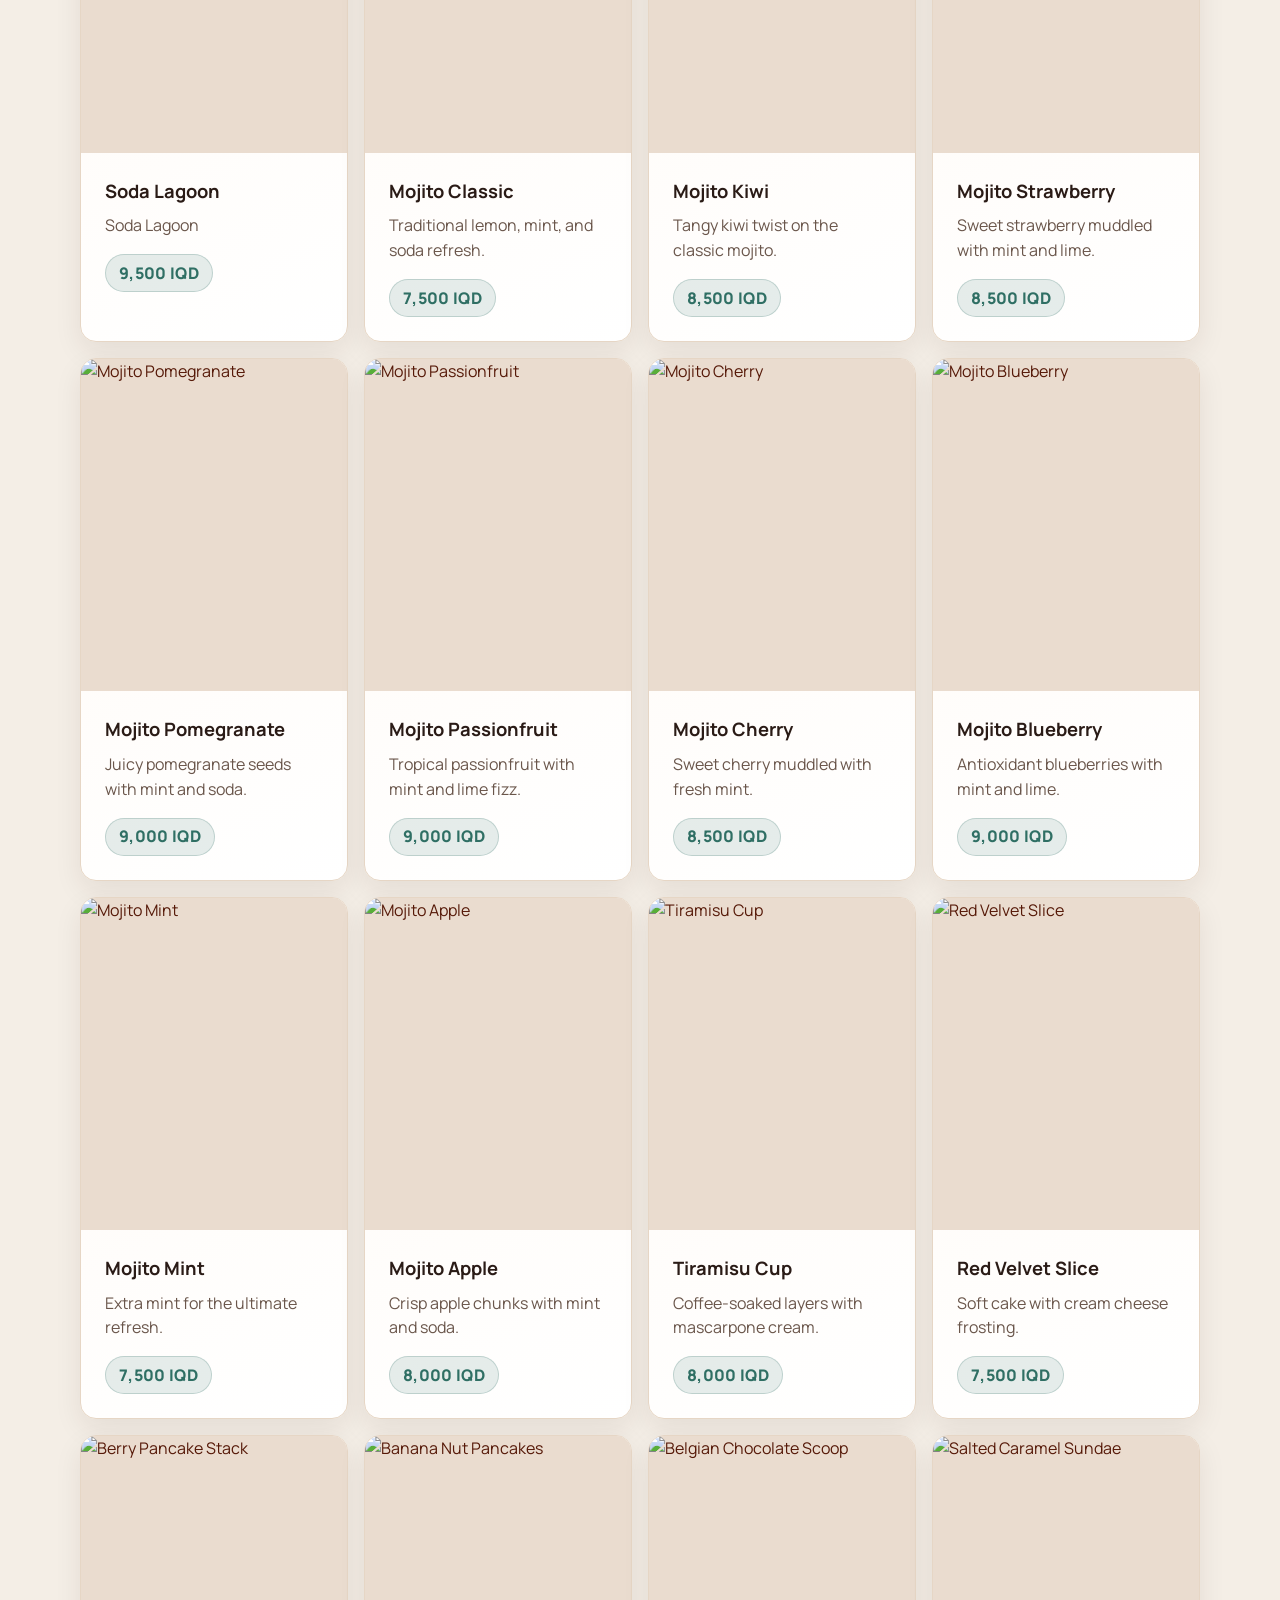
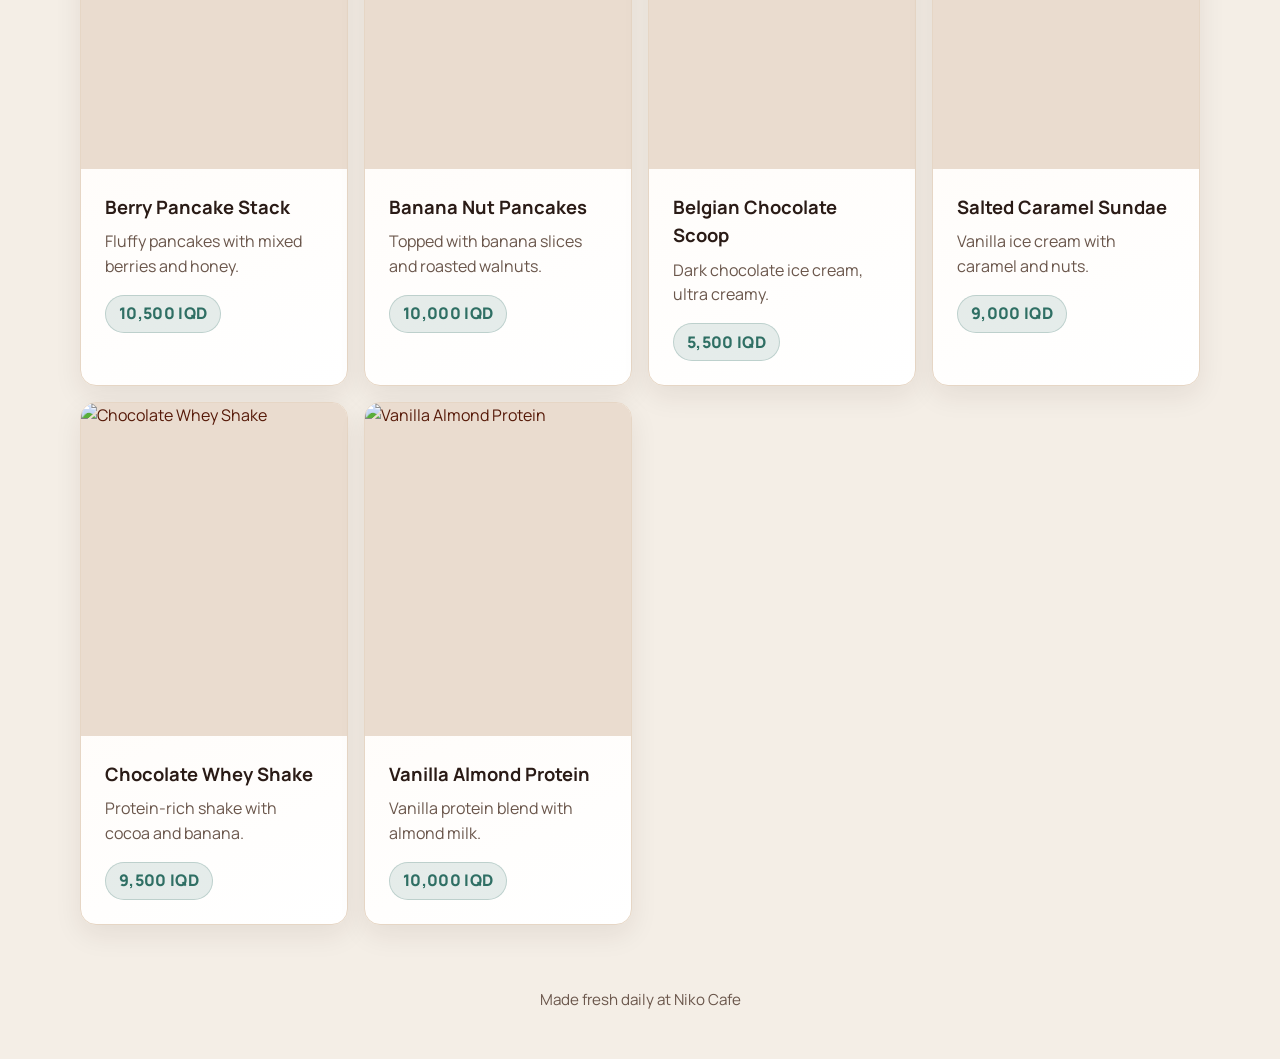
==== commit c2206234: "gogo" ====
--- a/index.html
+++ b/index.html
@@ -7,7 +7,7 @@
 	<link rel="preconnect" href="https://fonts.googleapis.com" />
 	<link rel="preconnect" href="https://fonts.gstatic.com" crossorigin />
 	<link
-		href="https://fonts.googleapis.com/css2?family=Beiruti:wght@200..900&family=Harmattan:wght@400;500;600;700&family=Manrope:wght@400;500;600;700;800&family=Playfair+Display:wght@600;700&display=swap"
+		href="https://fonts.googleapis.com/css2?family=Beiruti:wght@200..900&family=Harmattan:wght@400;500;600;700&family=Manrope:wght@400;500;600;700;800&family=Playfair+Display:wght@600;700&family=Lalezar&family=IBM+Plex+Sans+Arabic:wght@400;500;600;700&display=swap"
 		rel="stylesheet"
 	/>
 	<link rel="stylesheet" href="style.css" />
--- a/style.css
+++ b/style.css
@@ -1,8 +1,8 @@
 ﻿:root {
 	--font-heading: 'Playfair Display', Georgia, serif;
-	--font-heading-kurdish: 'Beiruti', 'Harmattan', serif;
+	--font-heading-kurdish: 'Lalezar', 'Borna Izadpanah', 'Beiruti', 'Harmattan', serif;
 	--font-body: 'Manrope', 'Segoe UI', sans-serif;
-	--font-body-kurdish: 'Beiruti', 'Harmattan', 'Segoe UI', sans-serif;
+	--font-body-kurdish: 'IBM Plex Sans Arabic', 'Beiruti', 'Harmattan', 'Segoe UI', sans-serif;
 
 	--bg-main: #f4eee6;
 	--bg-surface: #fffaf4;
@@ -10,12 +10,12 @@
 	--bg-accent: #2e1f1a;
 	--bg-chip: #efe0cf;
 
-	--text-primary: #2b1f1a;
+	--text-primary: #561908;
 	--text-muted: #6a564b;
 	--text-on-dark: #fff7ef;
 
-	--brand-primary: #b05d2f;
-	--brand-primary-strong: #8f451f;
+	--brand-primary: #601e0c;
+	--brand-primary-strong: #431306;
 	--brand-secondary: #2f6f64;
 	--brand-highlight: #dd9b4f;
 
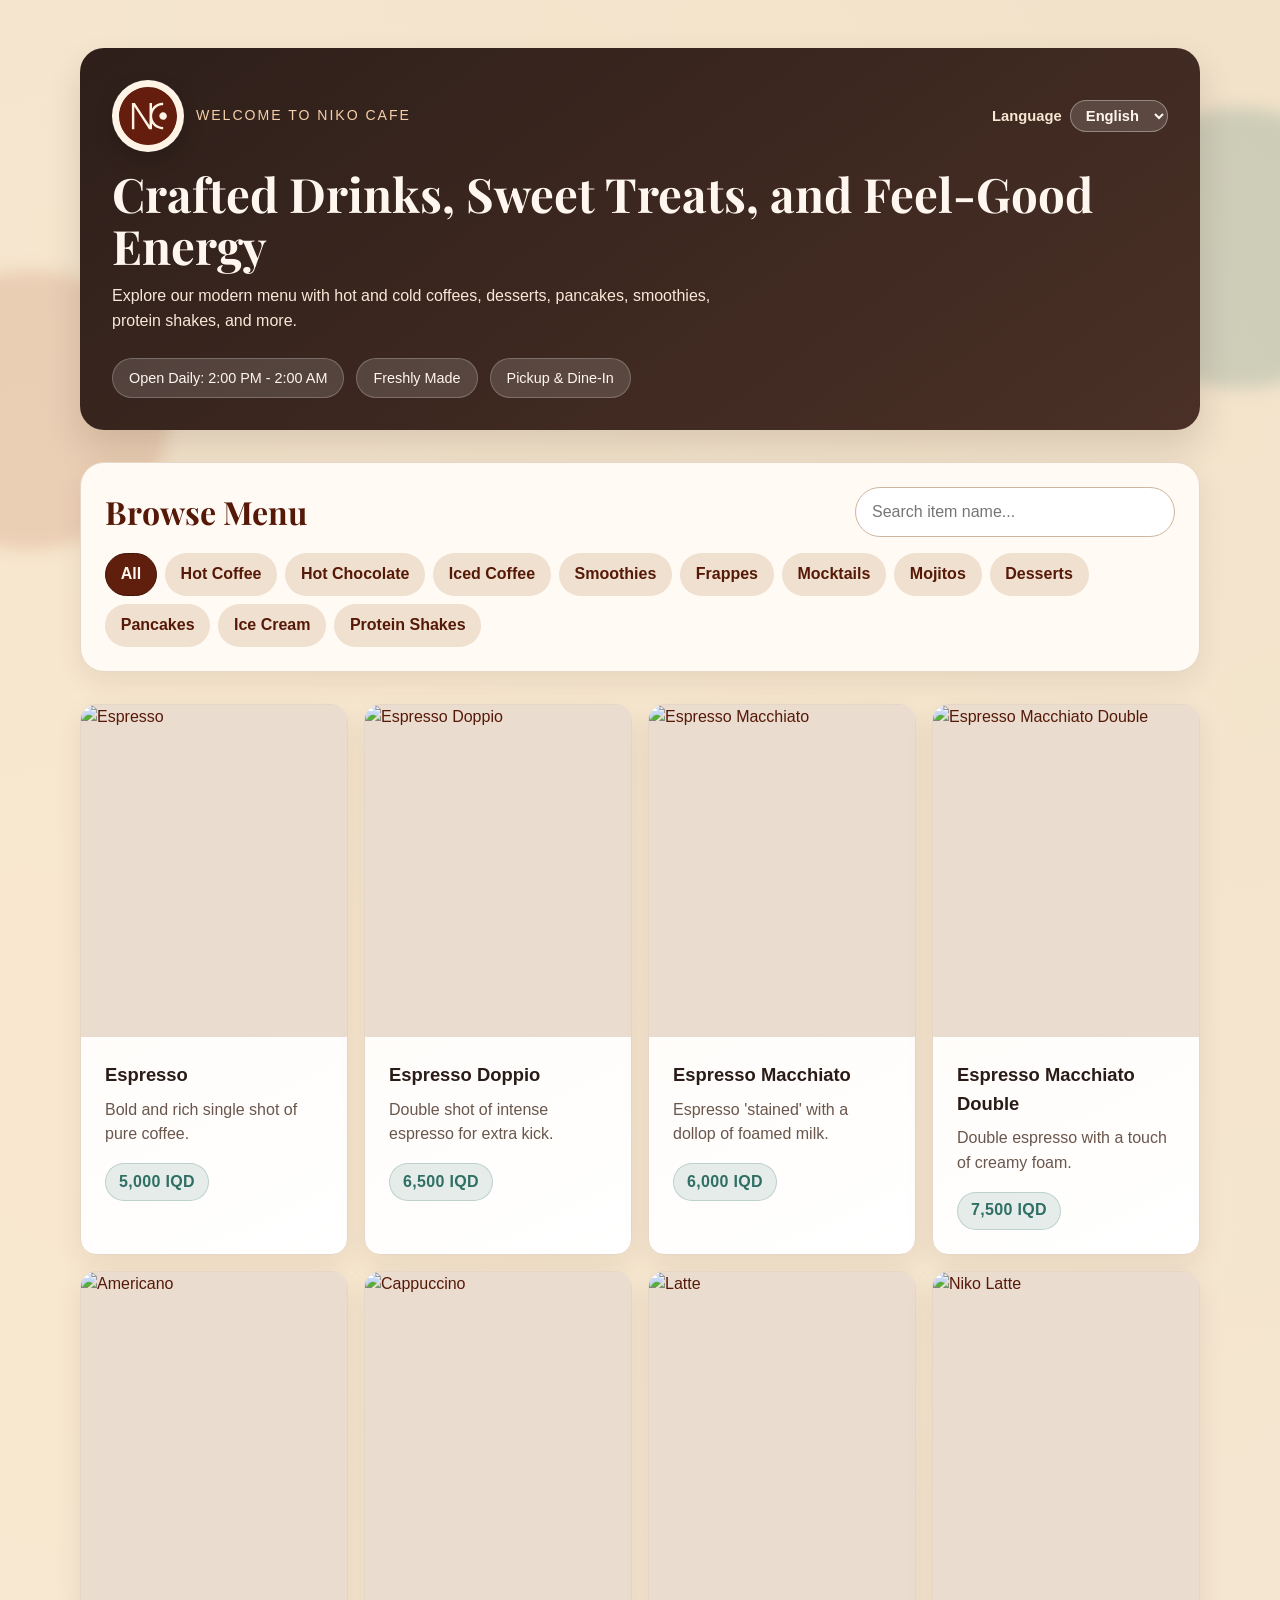
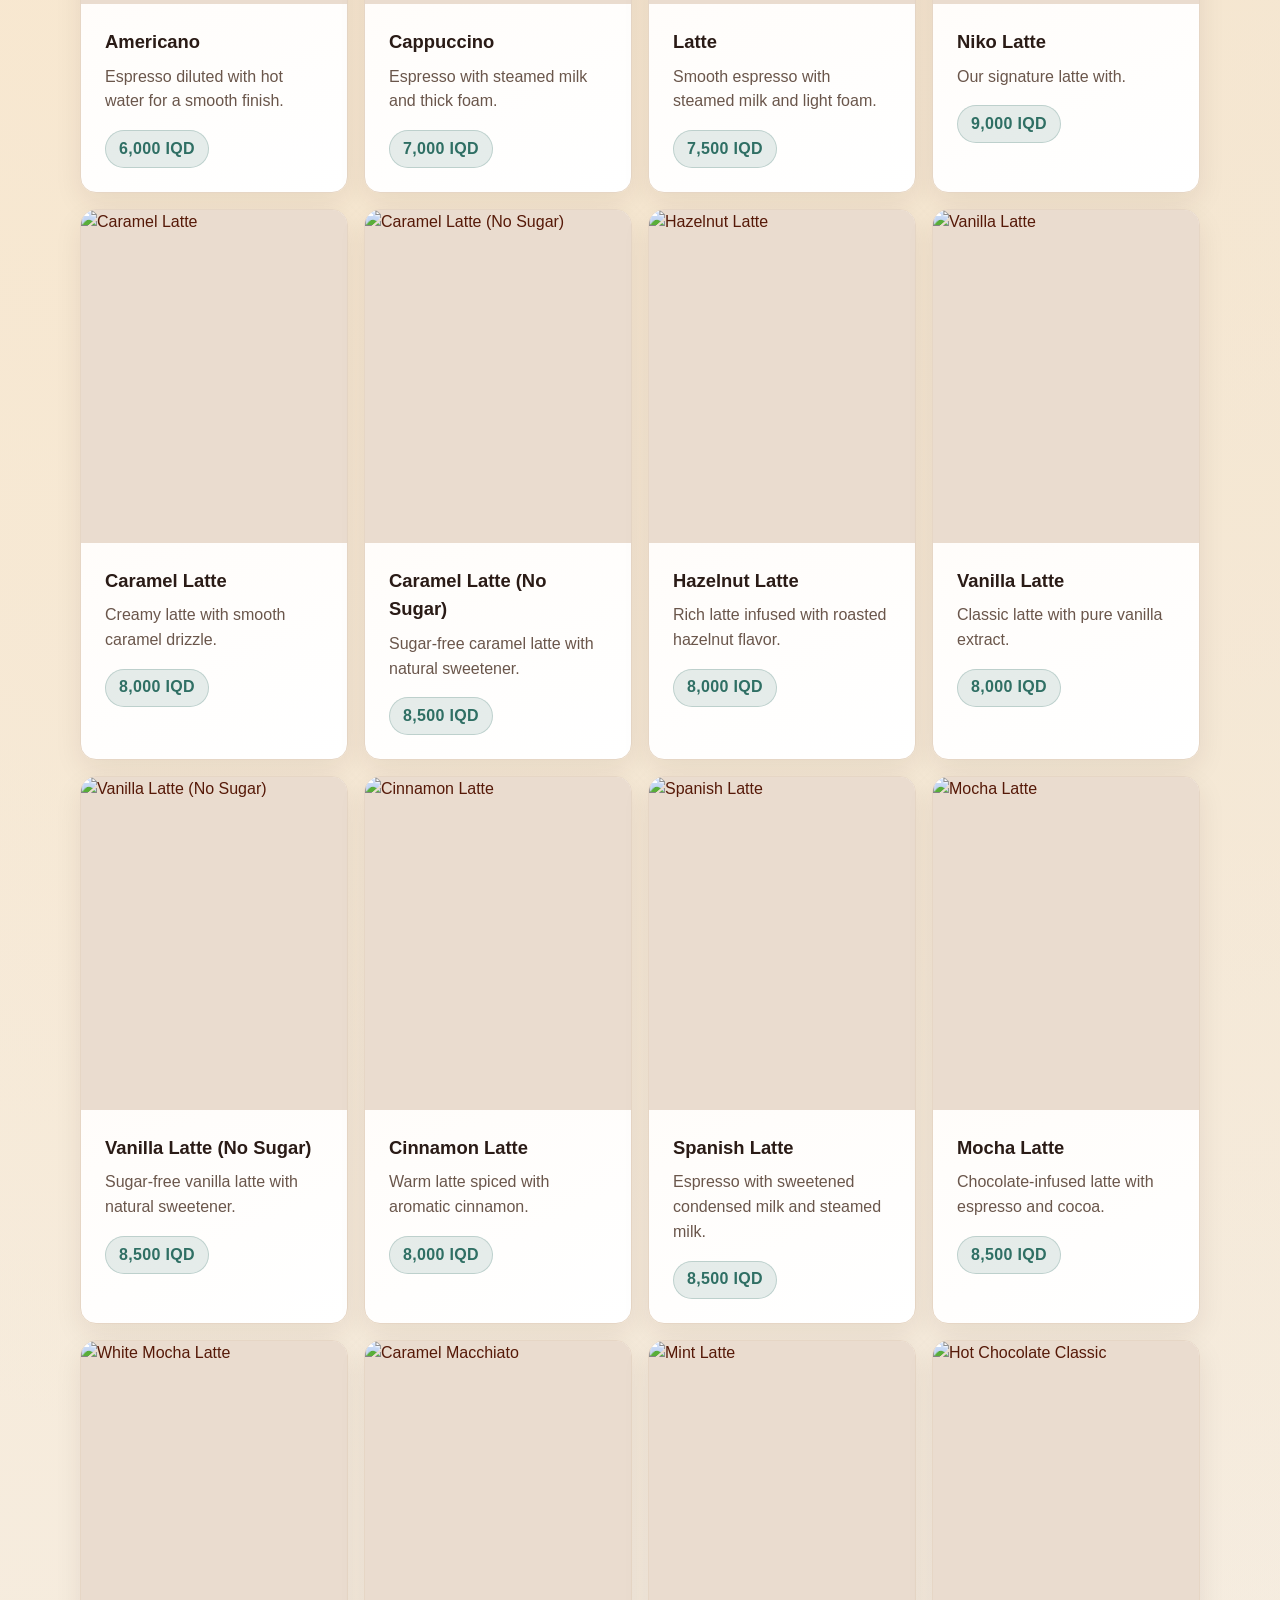
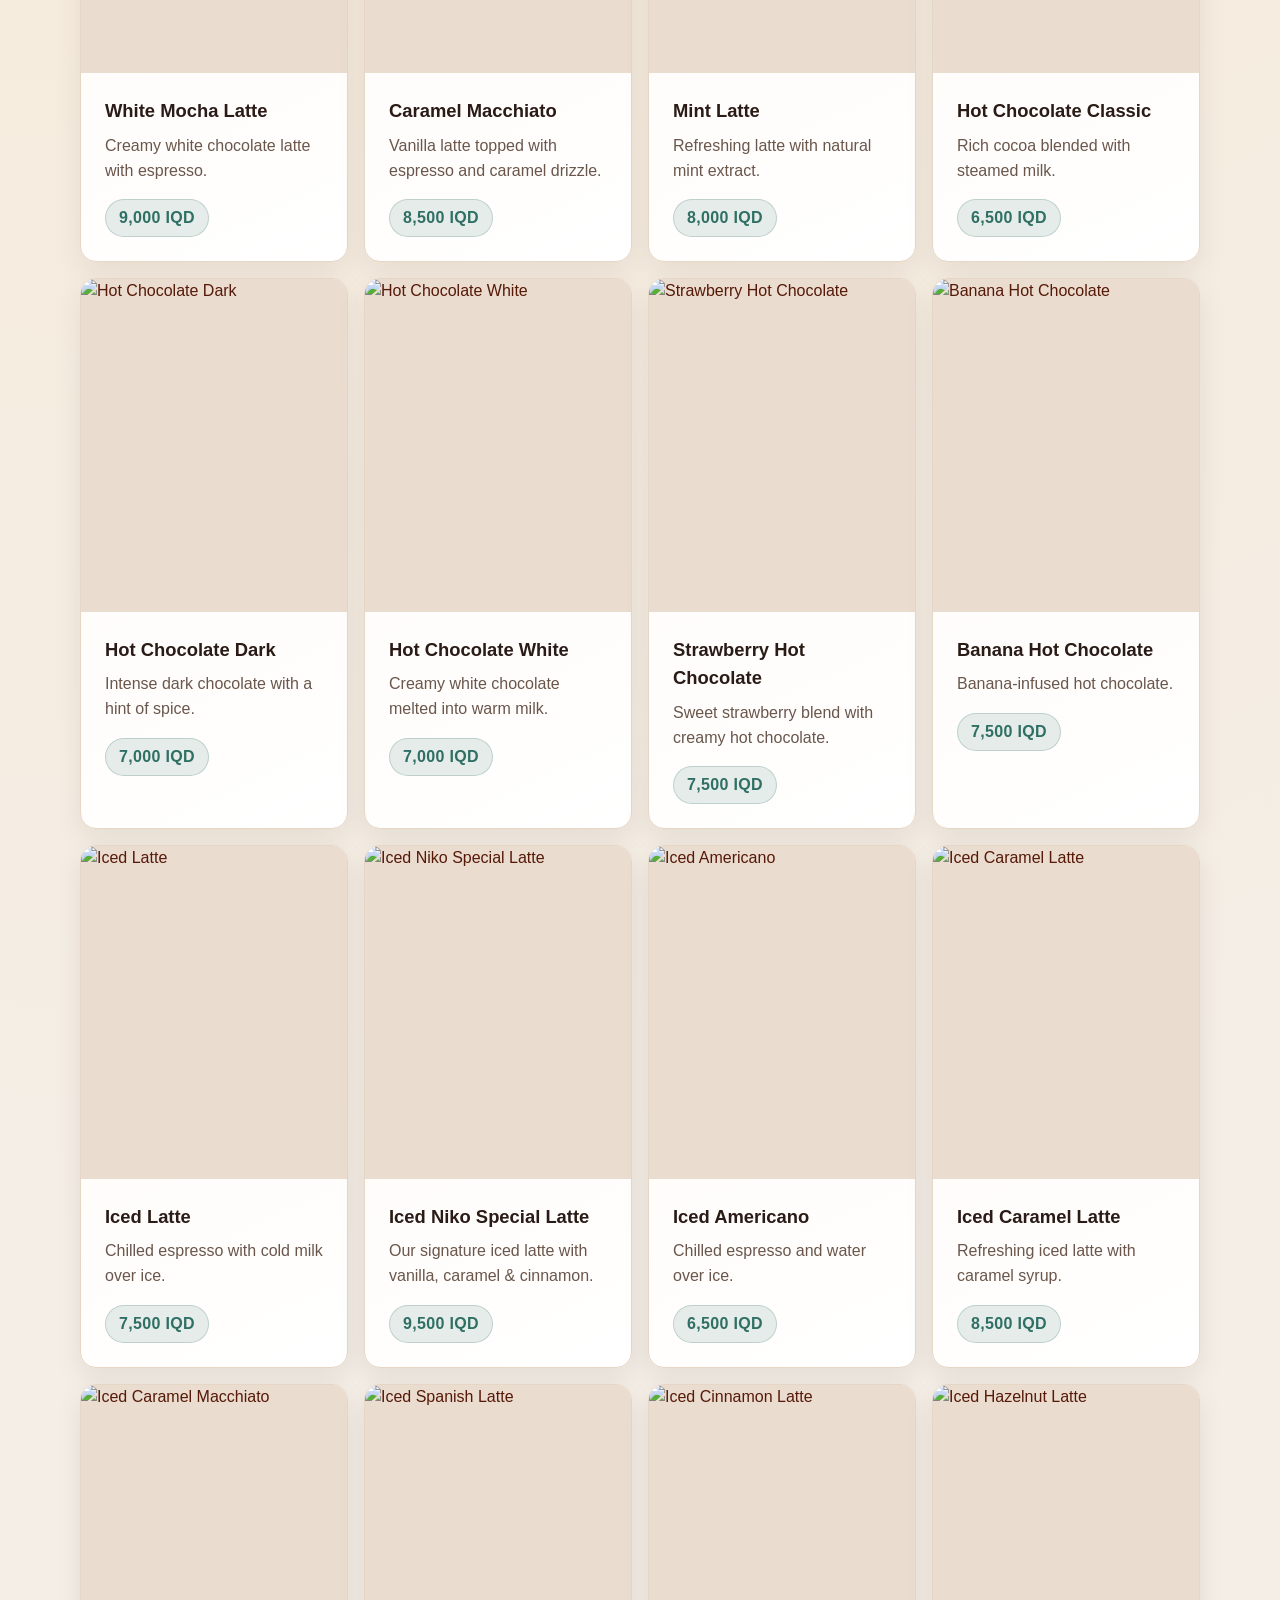
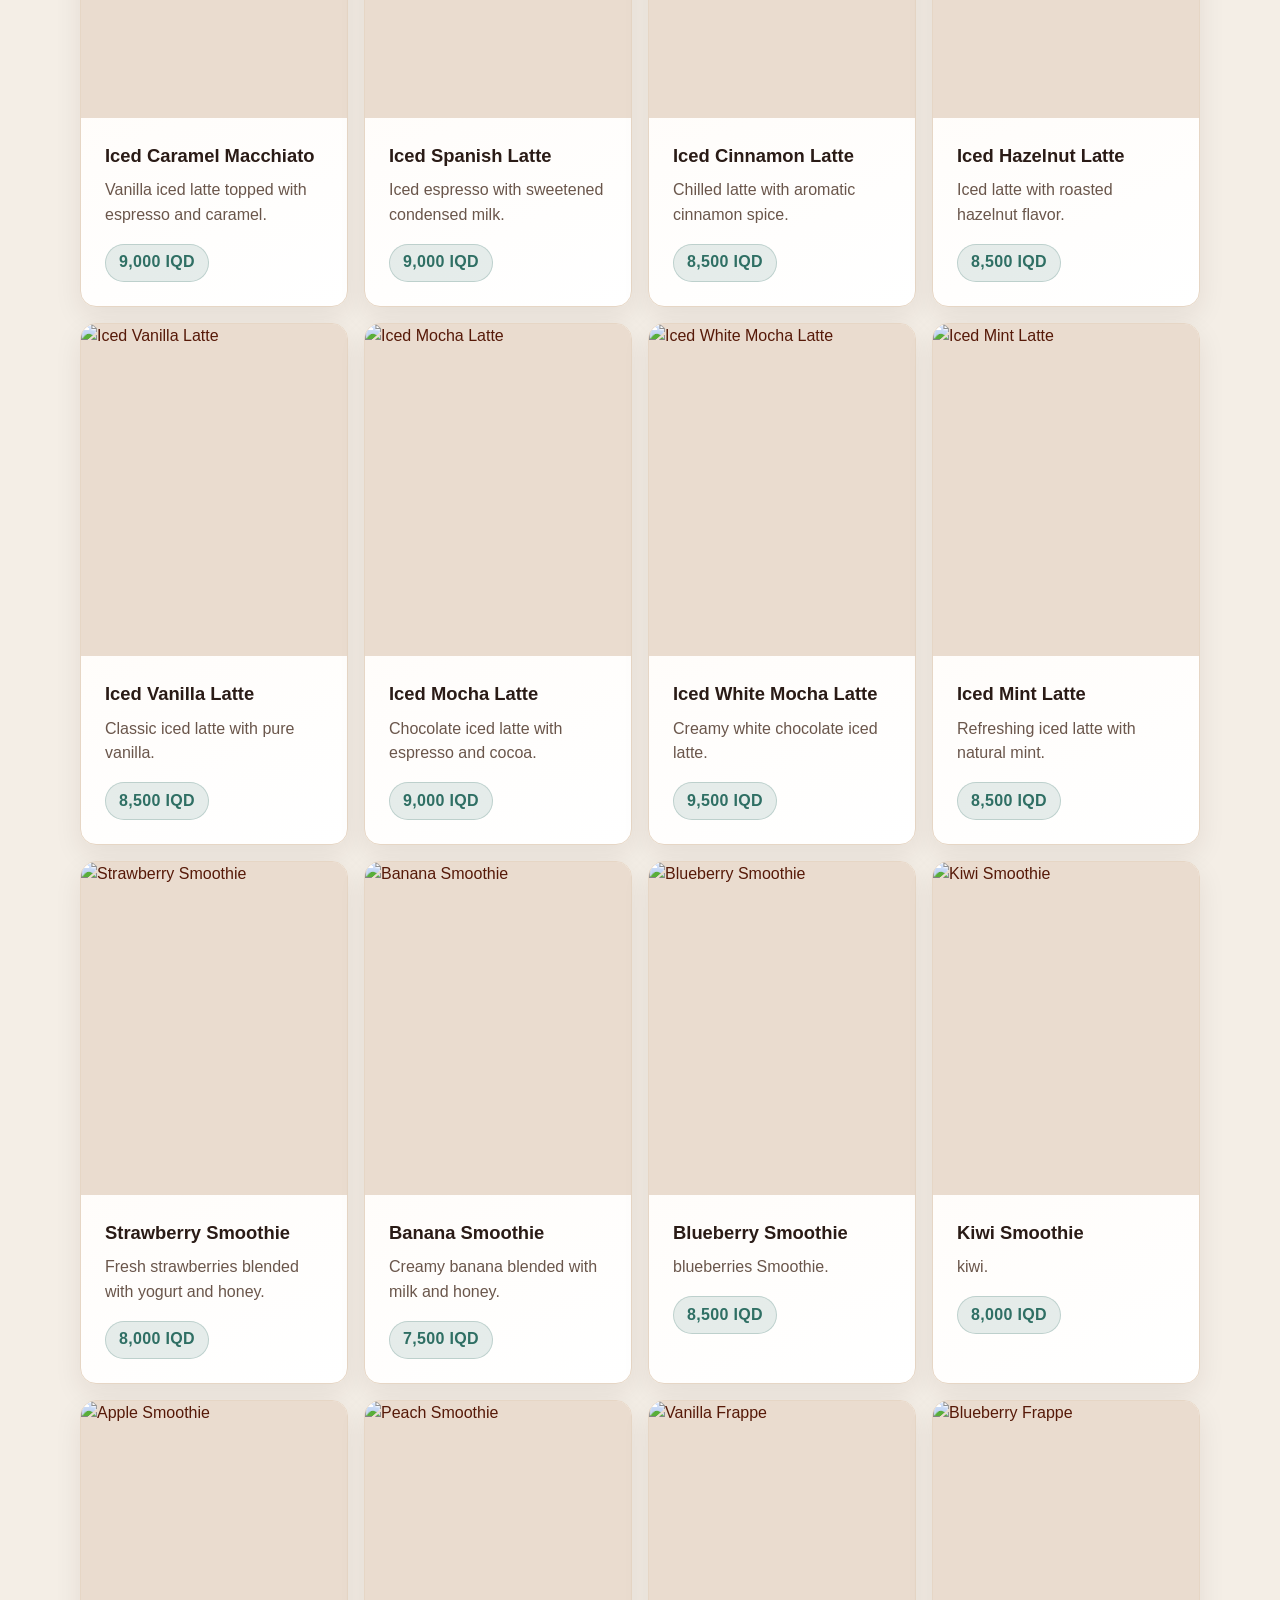
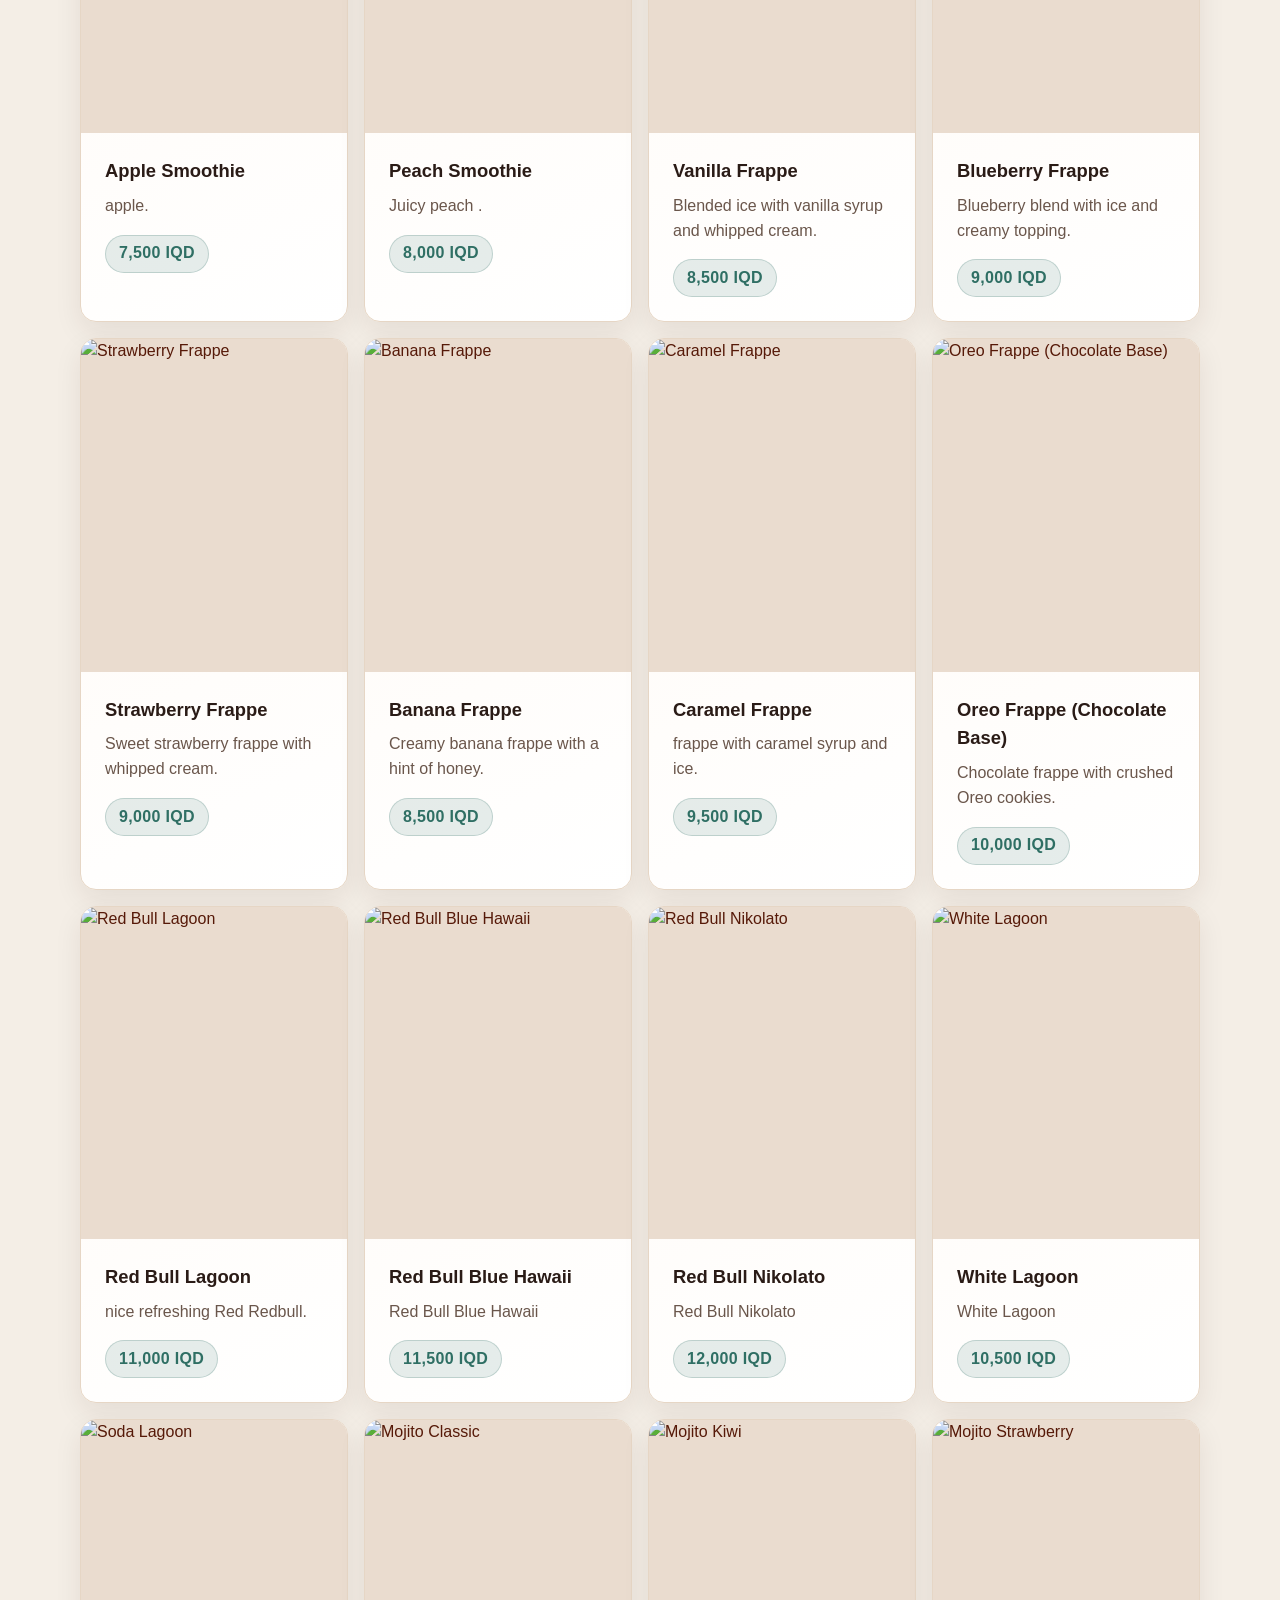
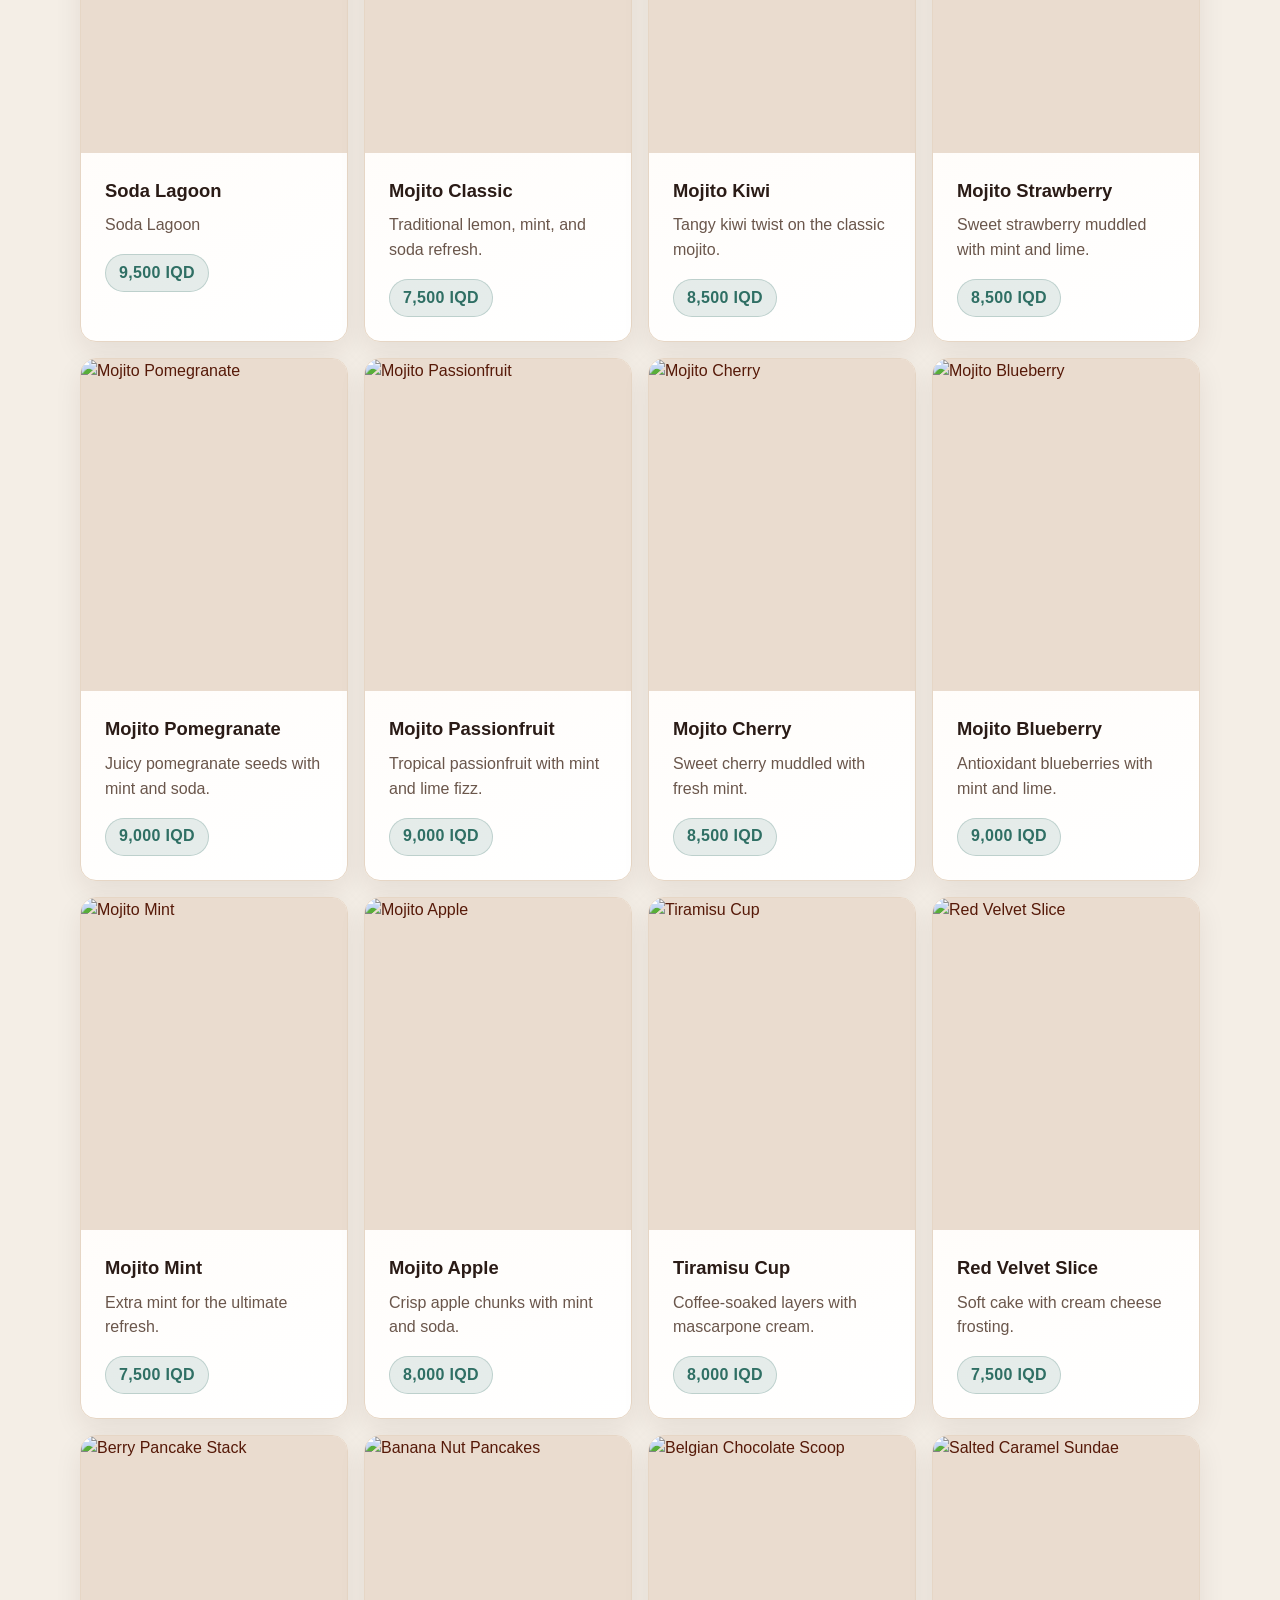
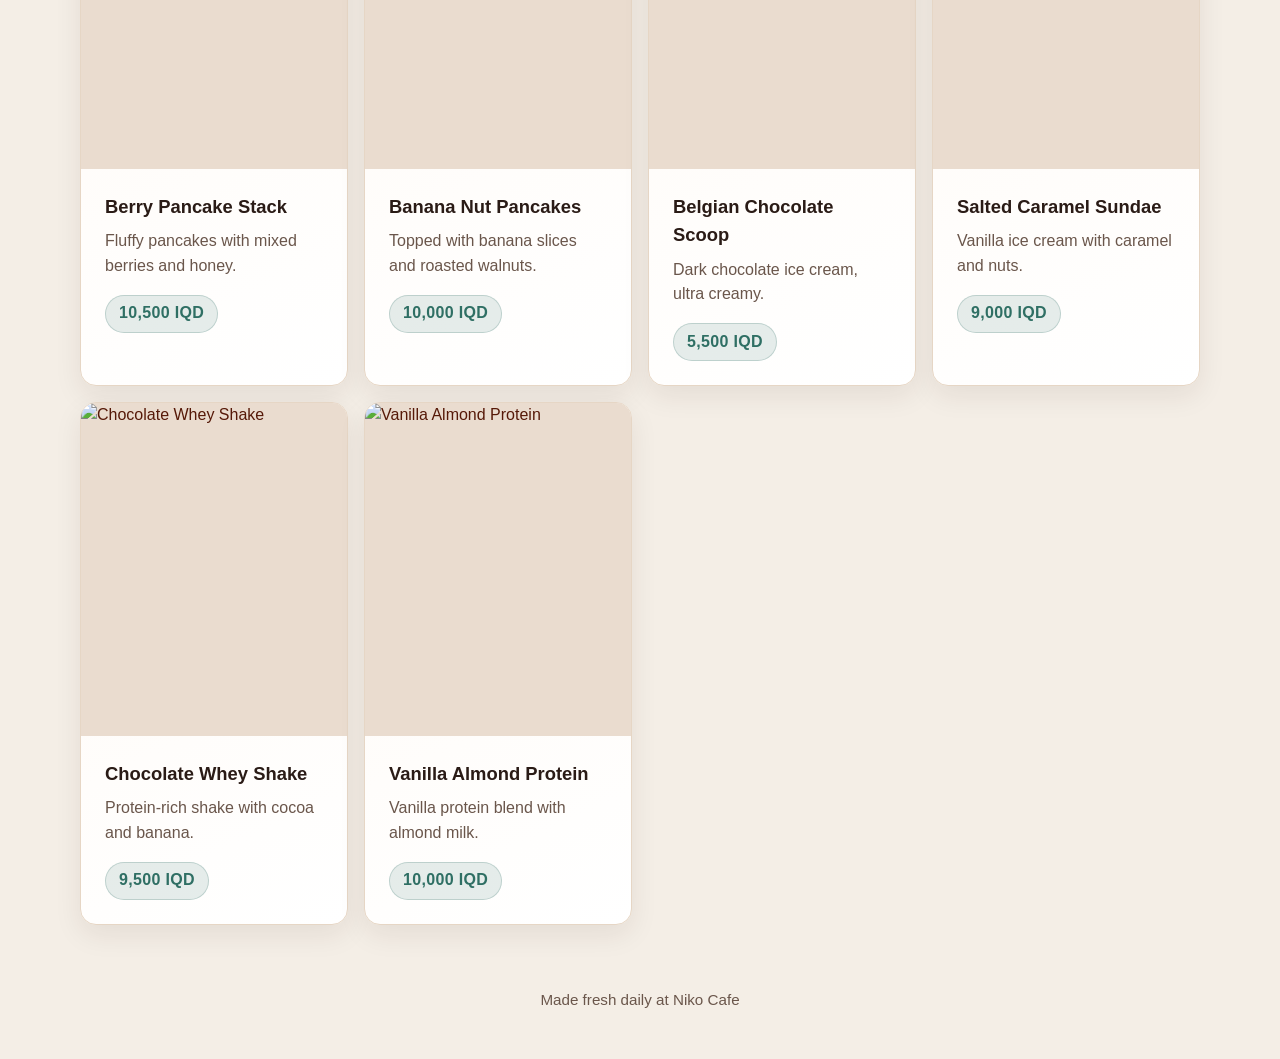
==== commit 6add5e68: "dd" ====
--- a/index.html
+++ b/index.html
@@ -7,11 +7,12 @@
 	<link rel="preconnect" href="https://fonts.googleapis.com" />
 	<link rel="preconnect" href="https://fonts.gstatic.com" crossorigin />
 	<link
-		href="https://fonts.googleapis.com/css2?family=Beiruti:wght@200..900&family=Harmattan:wght@400;500;600;700&family=Manrope:wght@400;500;600;700;800&family=Playfair+Display:wght@600;700&family=Lalezar&family=IBM+Plex+Sans+Arabic:wght@400;500;600;700&display=swap"
+		href="https://fonts.googleapis.com/css2?family=Noto+Sans+Arabic:wght@100;200;300;400;500;600;700;800;900&family=Playfair+Display:wght@600;700&display=swap"
 		rel="stylesheet"
 	/>
 	<link rel="stylesheet" href="style.css" />
 </head>
+
 <body>
 	<div class="bg-shape bg-shape-left"></div>
 	<div class="bg-shape bg-shape-right"></div>
--- a/style.css
+++ b/style.css
@@ -1,8 +1,18 @@
 ﻿:root {
 	--font-heading: 'Playfair Display', Georgia, serif;
-	--font-heading-kurdish: 'Lalezar', 'Borna Izadpanah', 'Beiruti', 'Harmattan', serif;
+	--font-heading-kurdish: 'Noto Sans Arabic', serif;
 	--font-body: 'Manrope', 'Segoe UI', sans-serif;
-	--font-body-kurdish: 'IBM Plex Sans Arabic', 'Beiruti', 'Harmattan', 'Segoe UI', sans-serif;
+	--font-body-kurdish: 'Noto Sans Arabic', sans-serif;
+	
+	/* Font weights */
+	--font-weight-light: 300;
+	--font-weight-regular: 400;
+	--font-weight-medium: 500;
+	--font-weight-semibold: 600;
+	--font-weight-bold: 700;
+	--font-weight-extrabold: 800;
+	--font-weight-black: 900;
+
 
 	--bg-main: #f4eee6;
 	--bg-surface: #fffaf4;
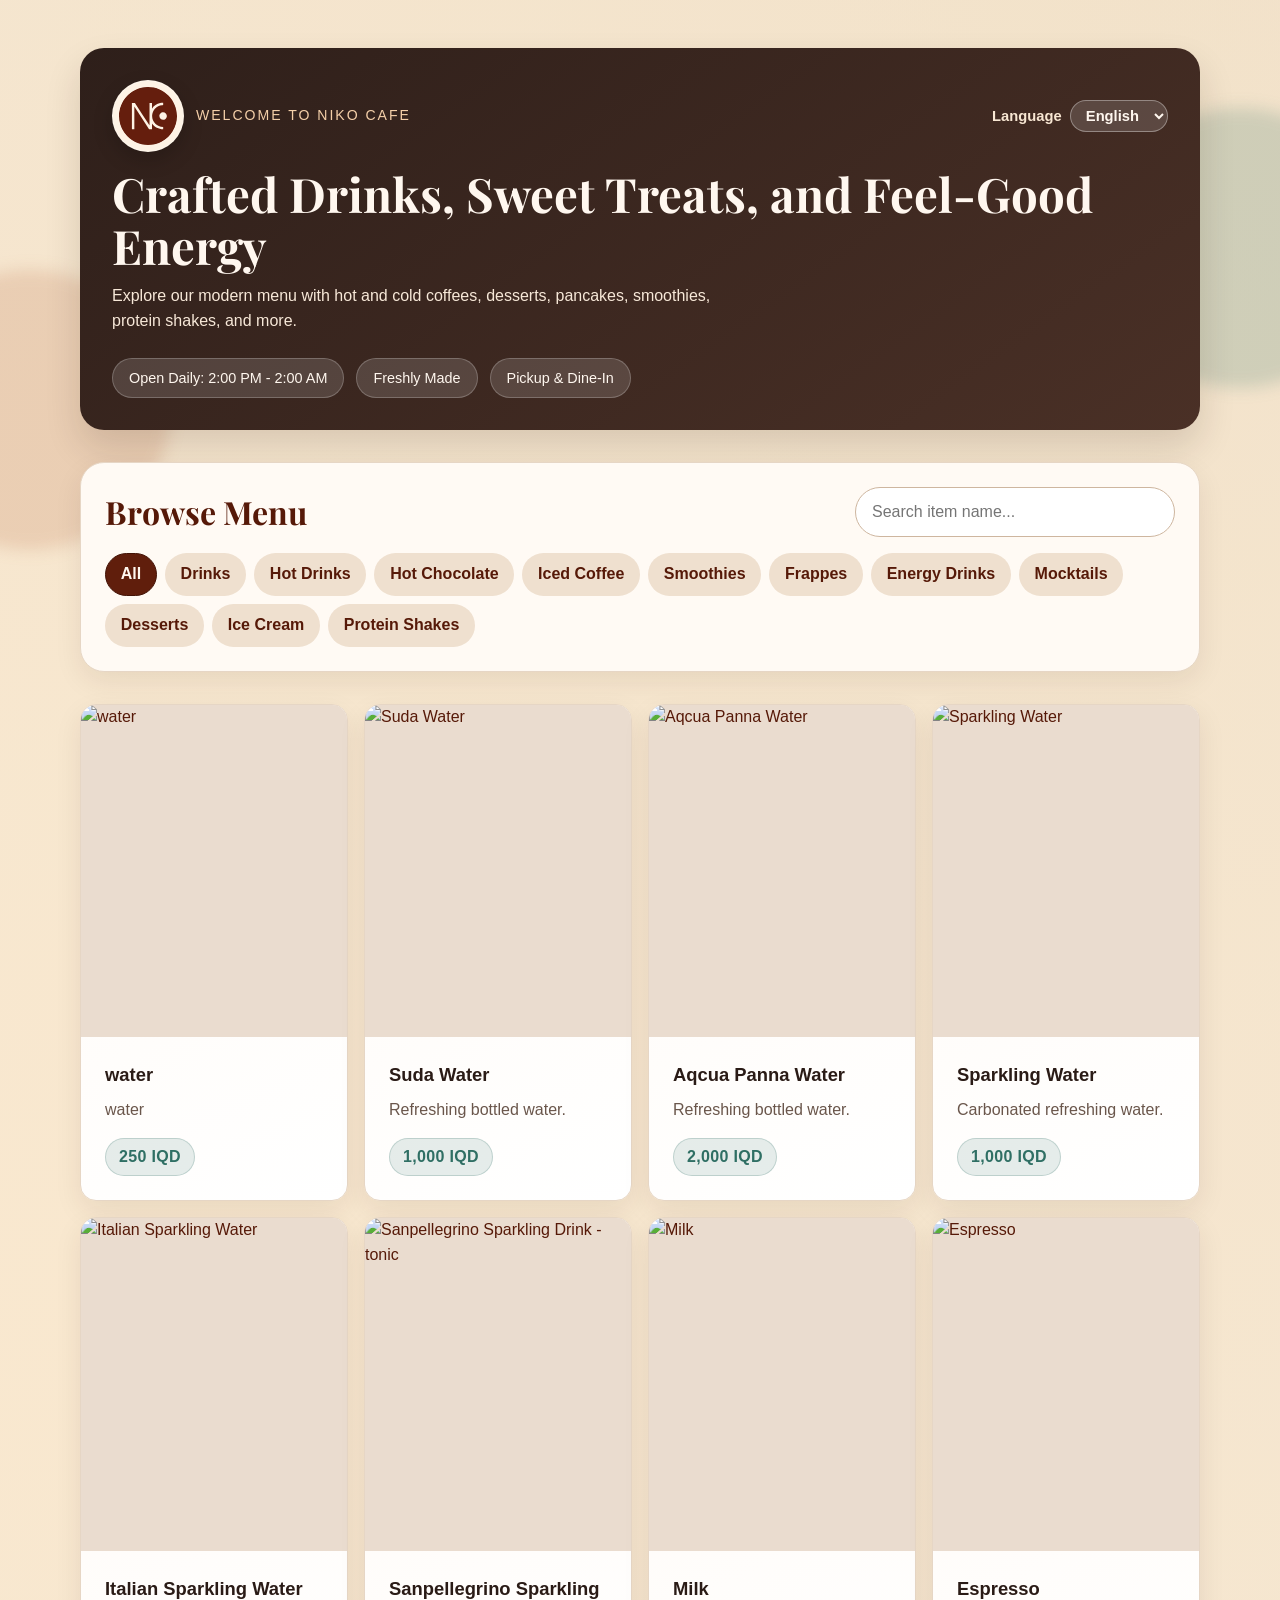
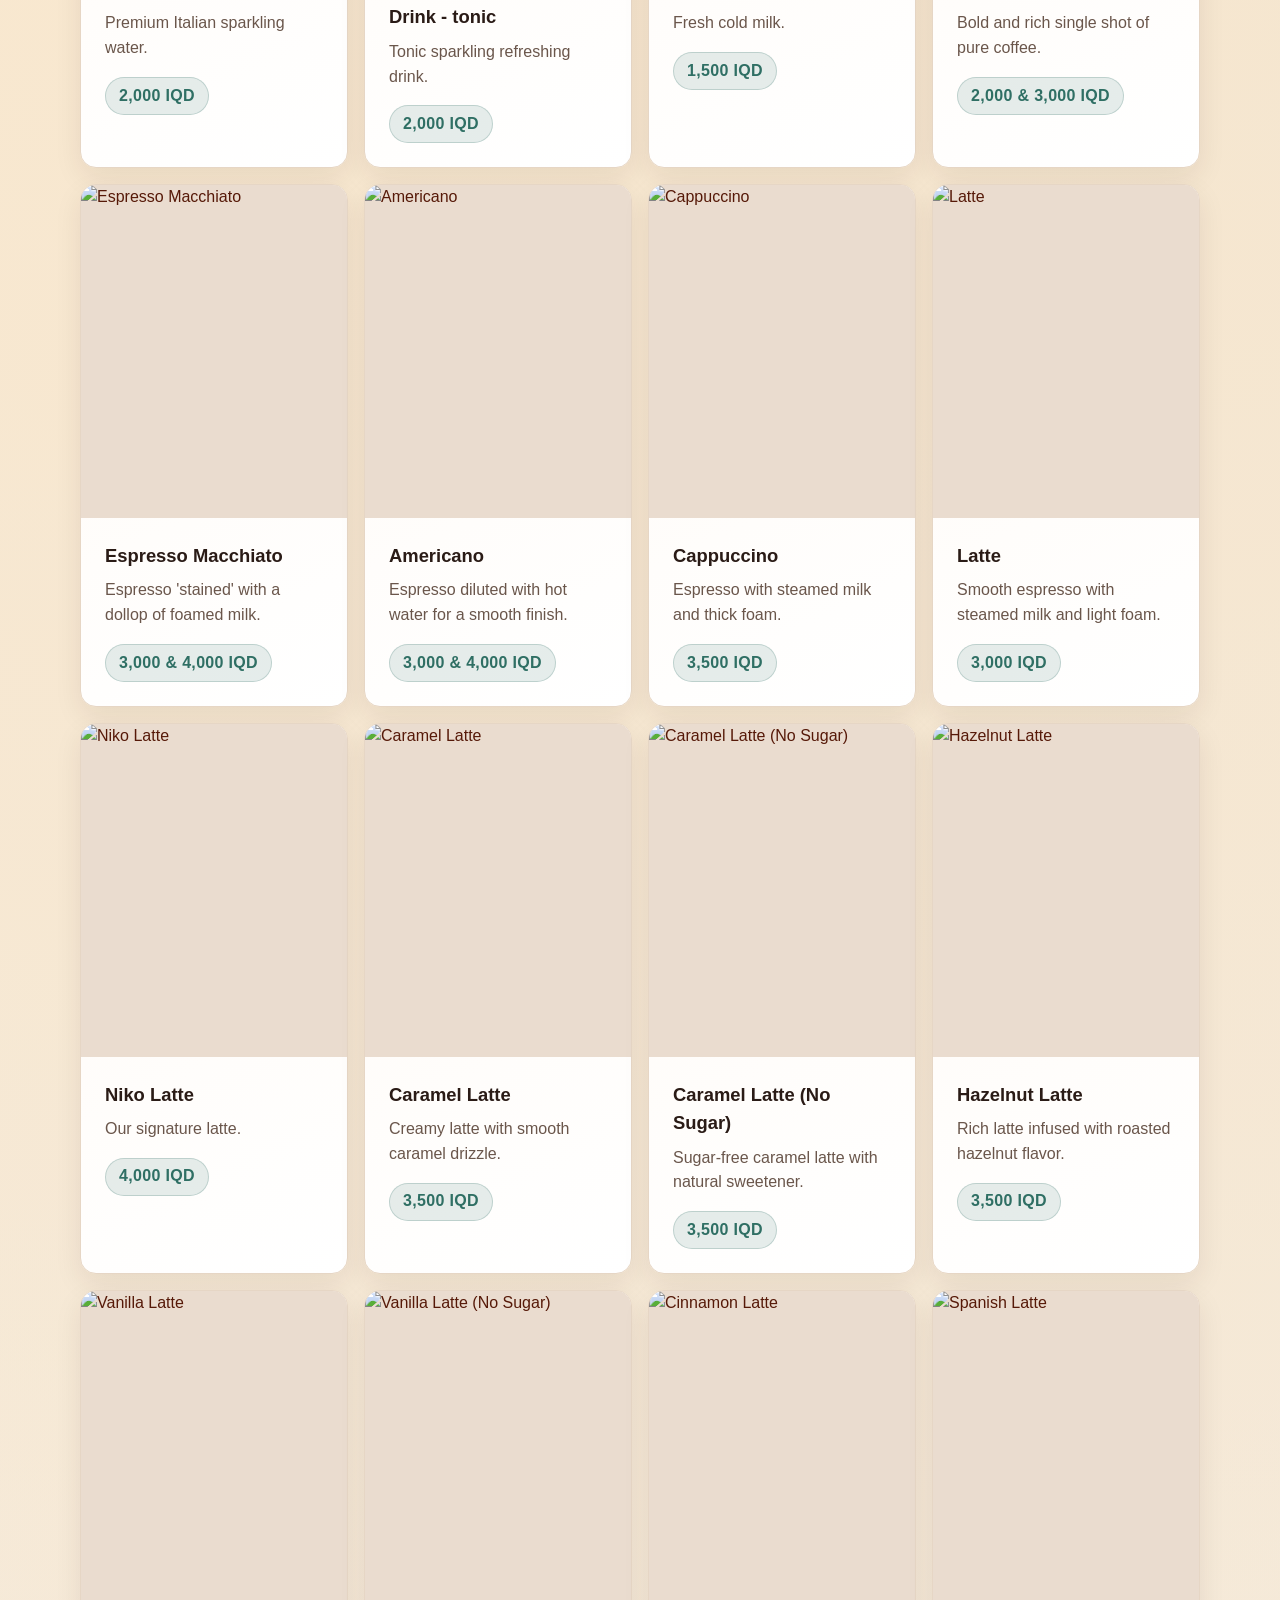
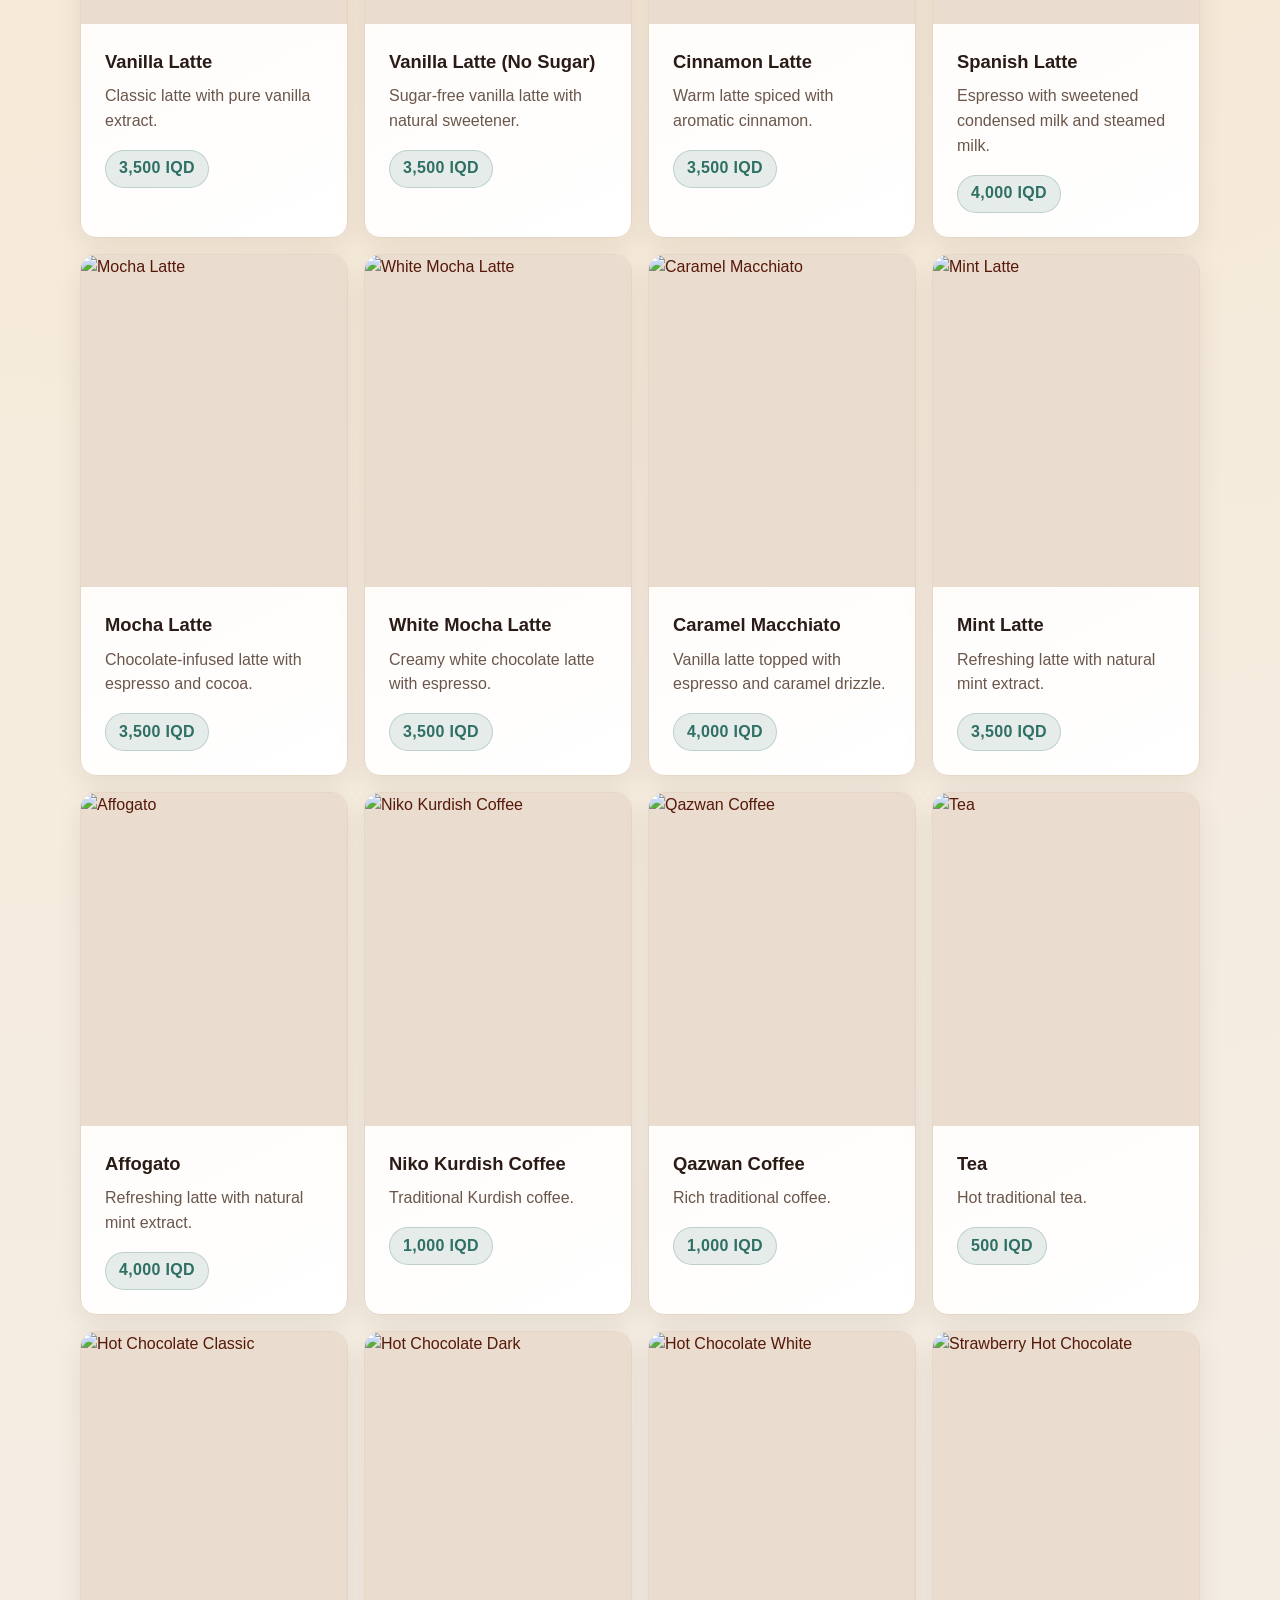
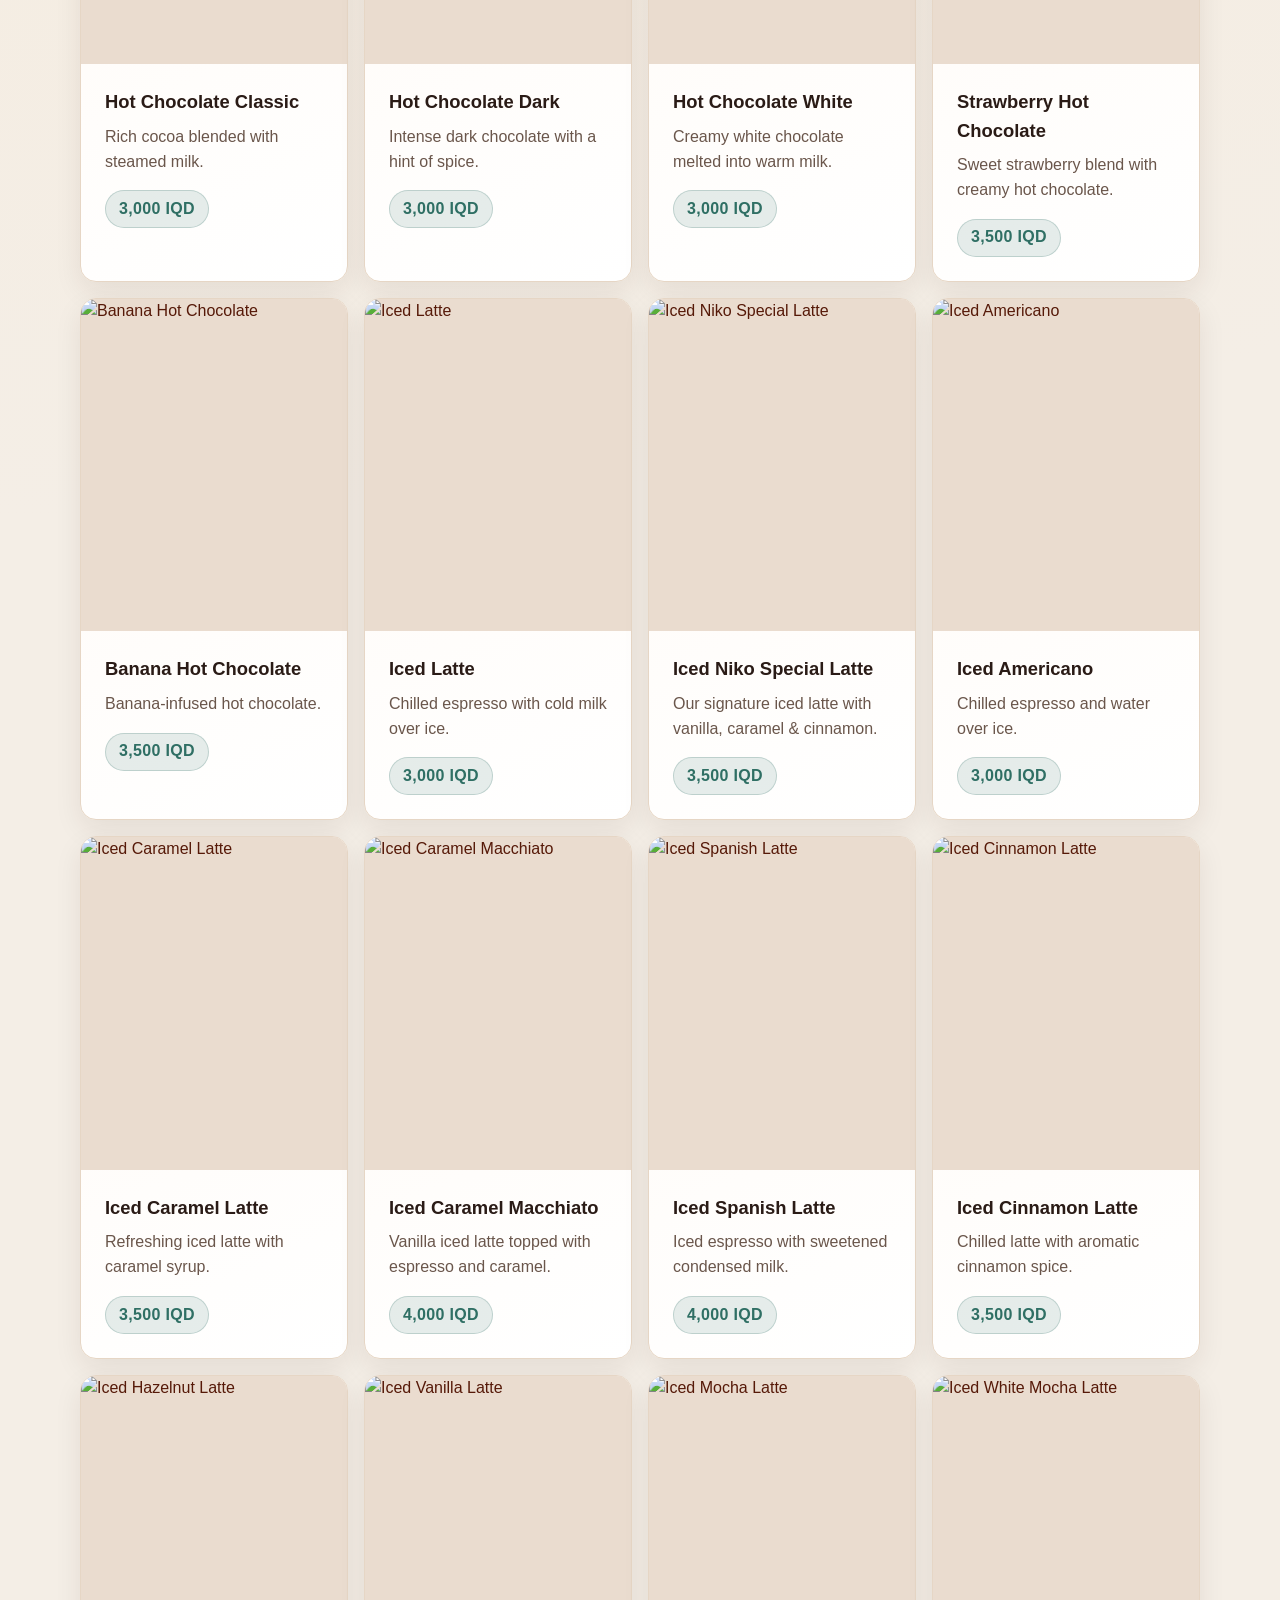
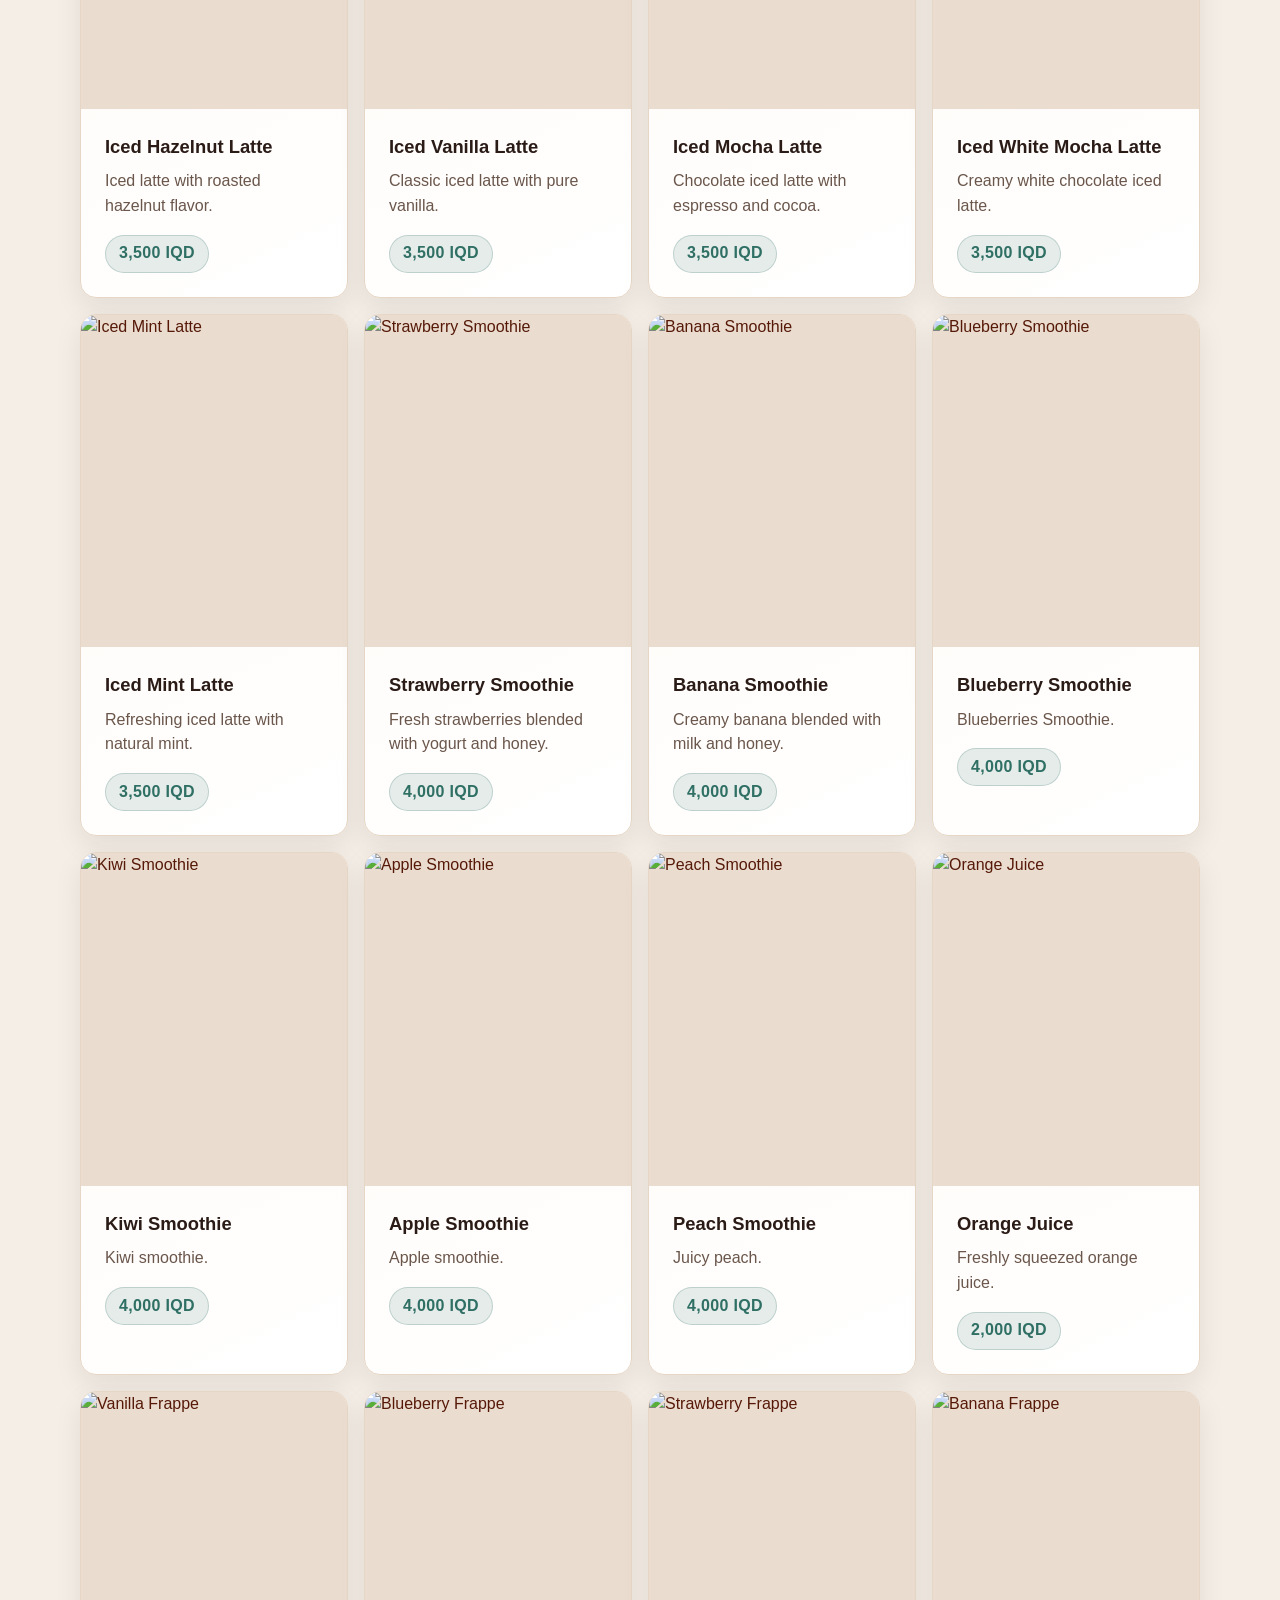
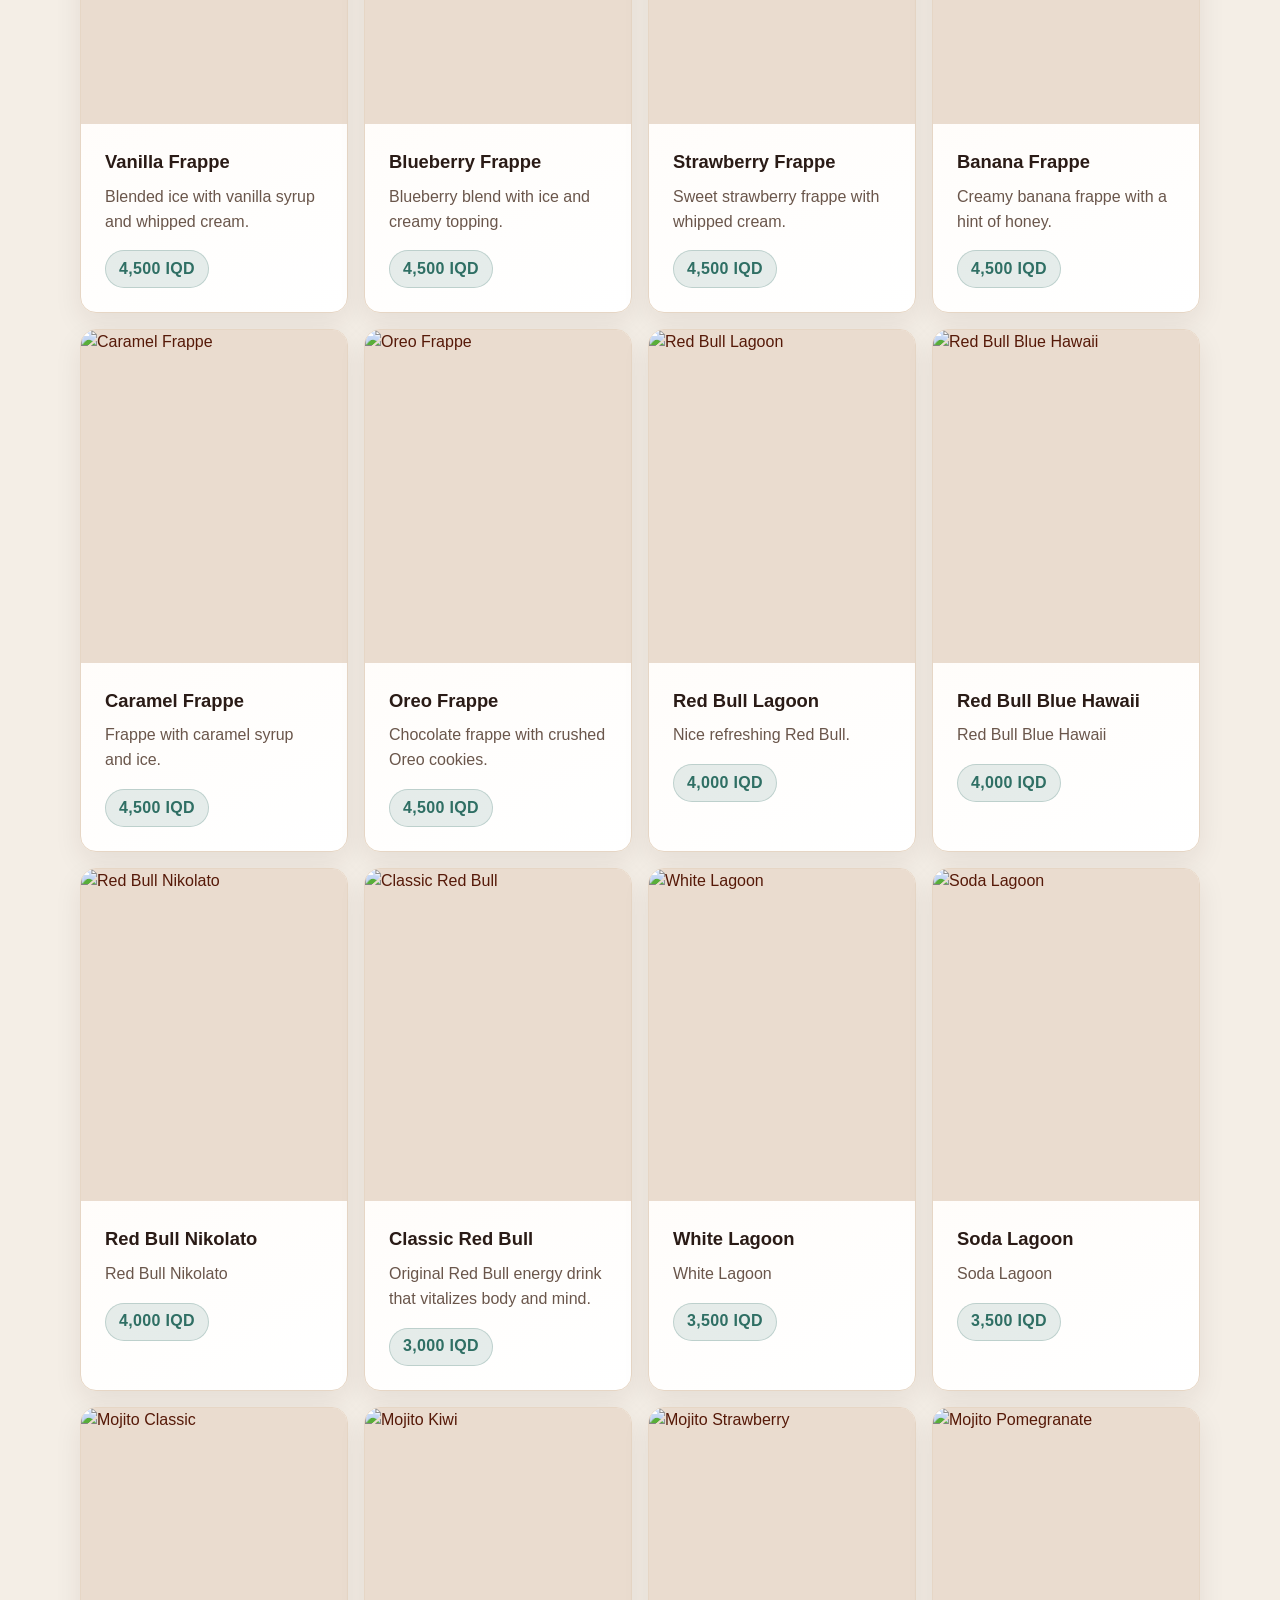
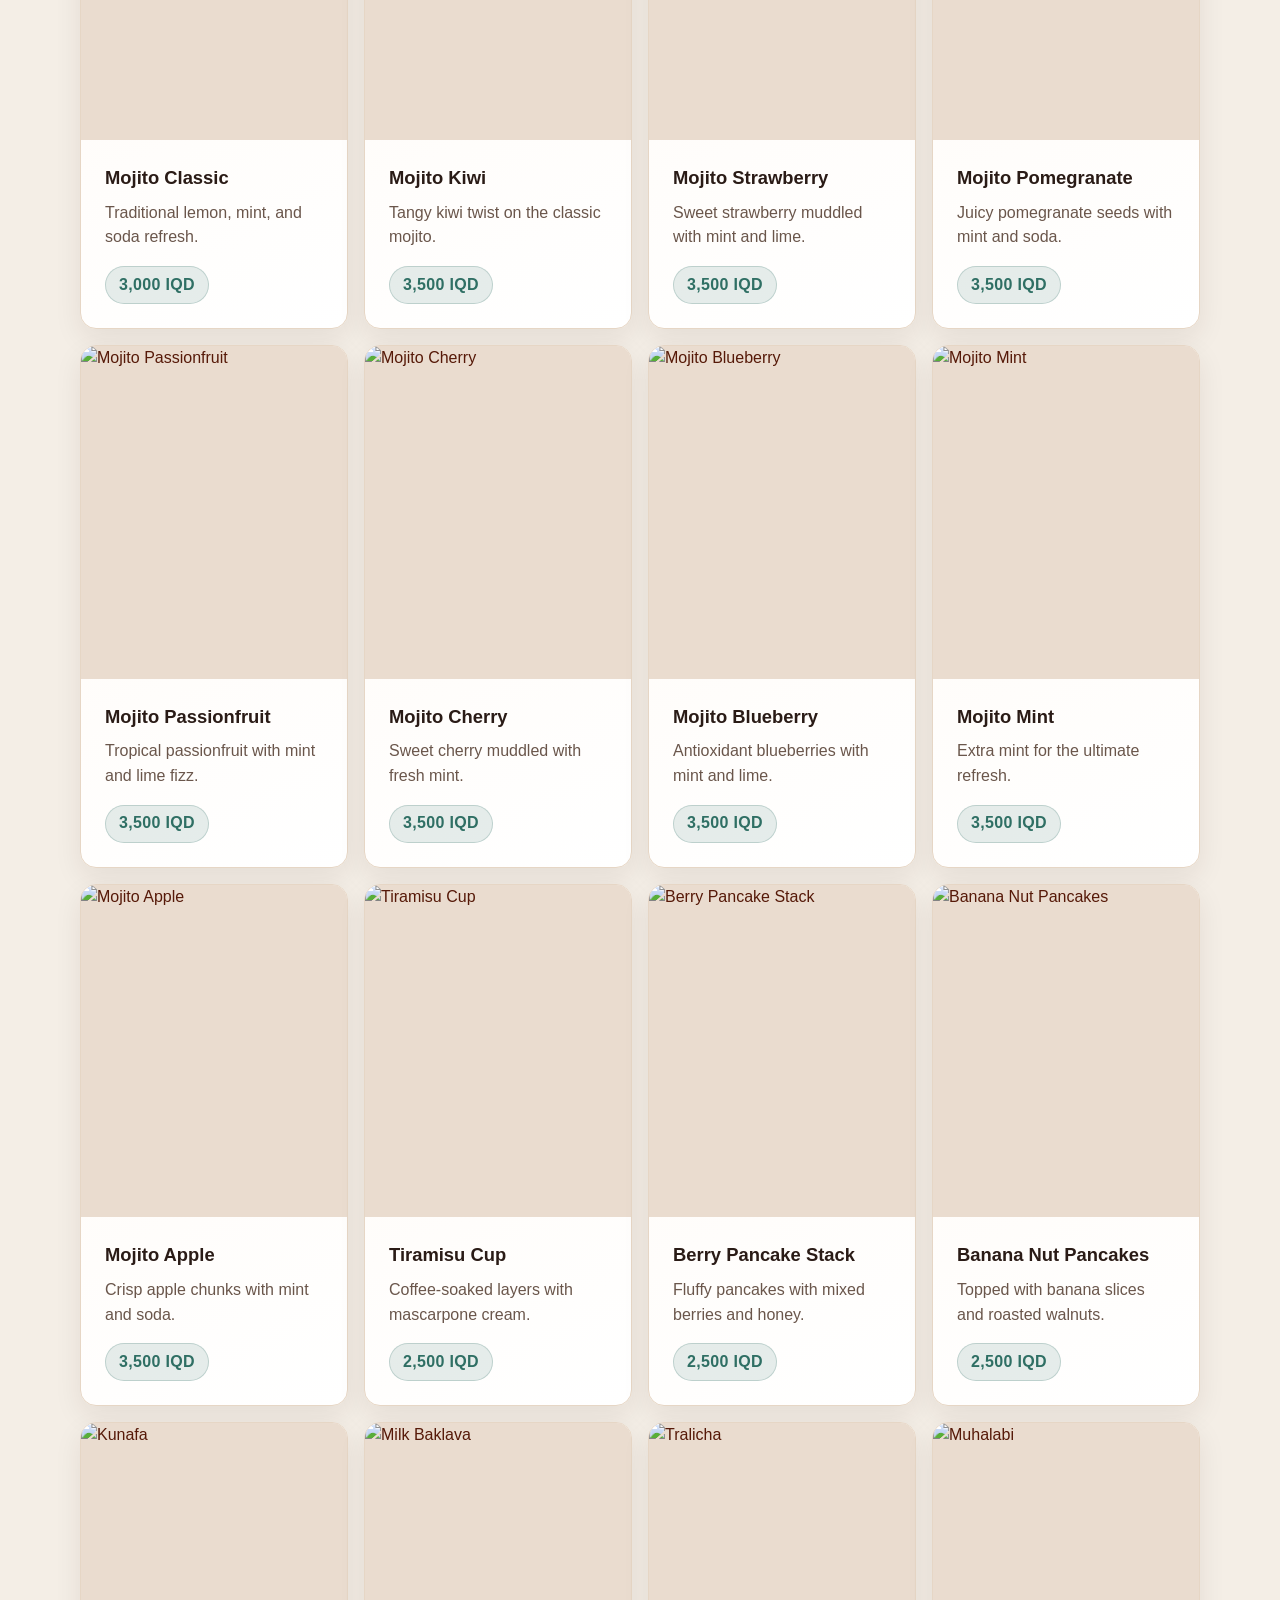
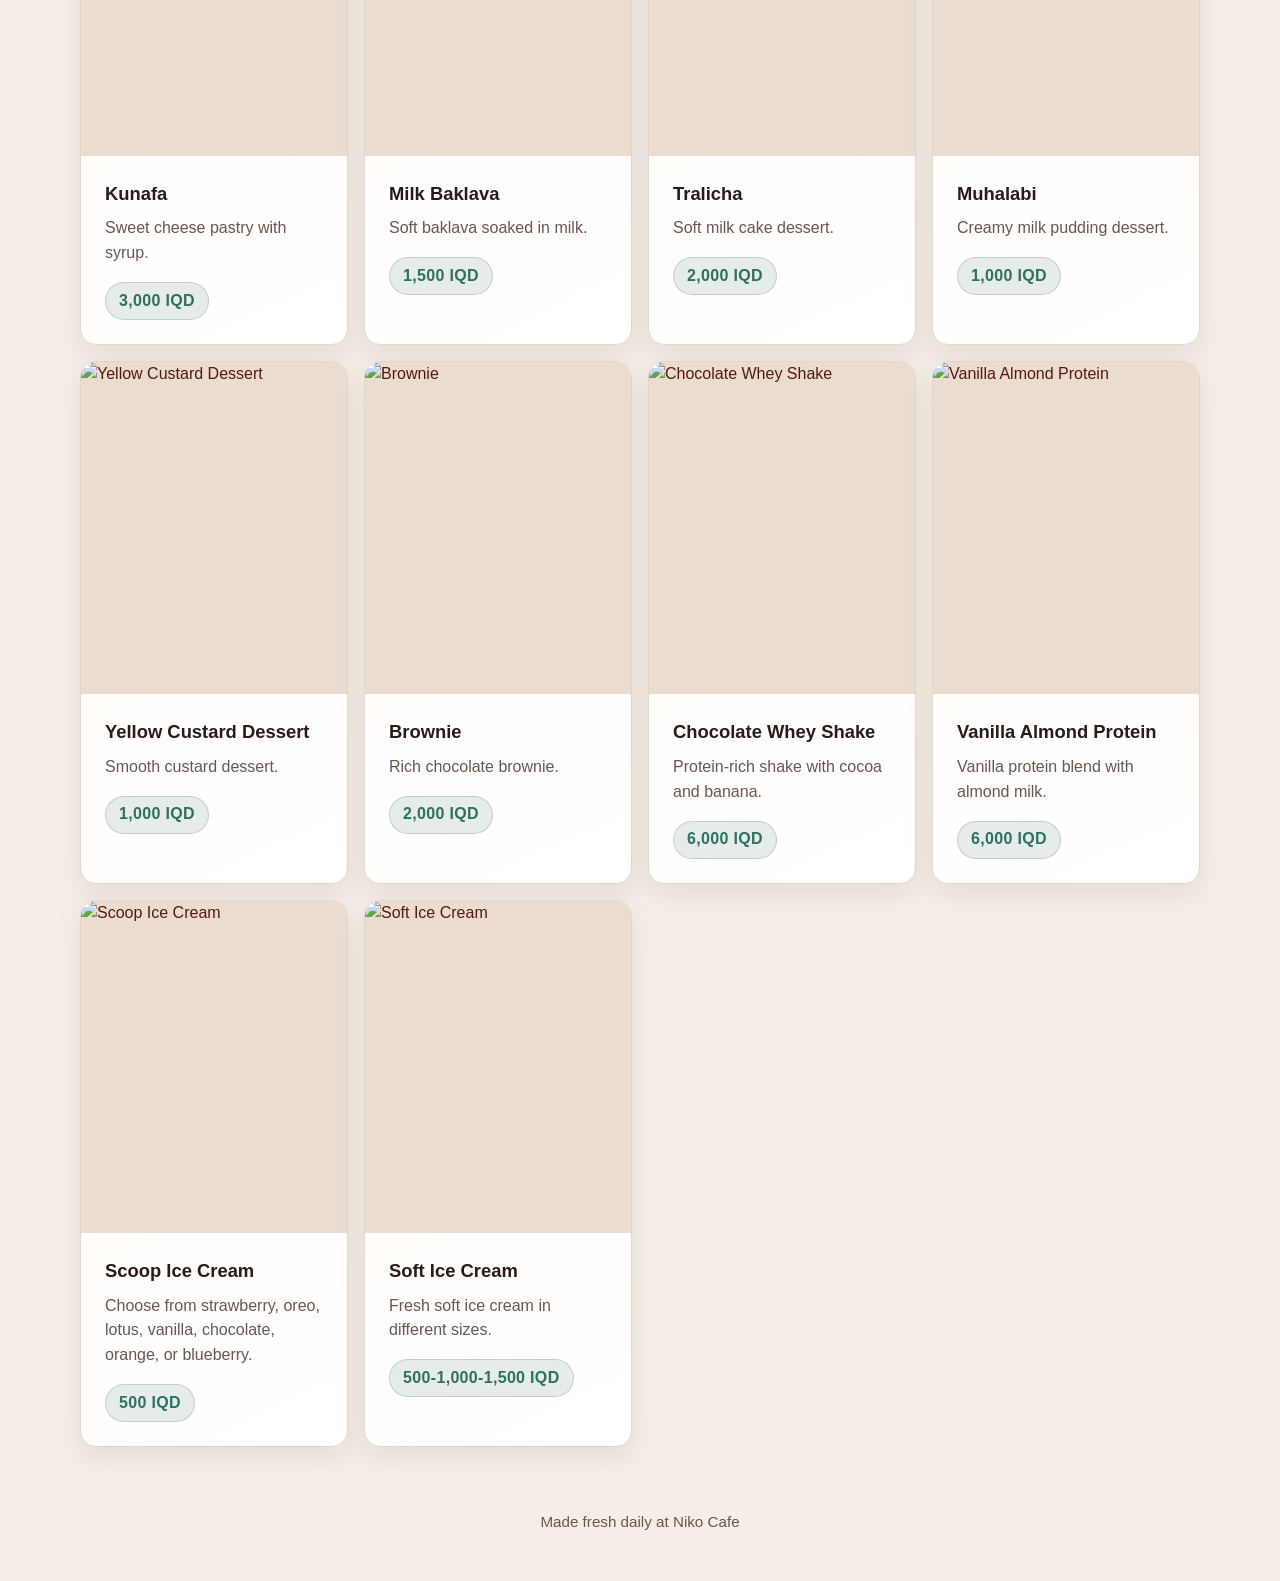
==== commit cdeecb00: "hub" ====
--- a/index.html
+++ b/index.html
@@ -4,6 +4,7 @@
 	<meta charset="UTF-8" />
 	<meta name="viewport" content="width=device-width, initial-scale=1.0" />
 	<title>Niko Cafe Menu</title>
+	<link rel="icon" type="image/x-icon" href="/images/nikoMainlogo.ico">
 	<link rel="preconnect" href="https://fonts.googleapis.com" />
 	<link rel="preconnect" href="https://fonts.gstatic.com" crossorigin />
 	<link
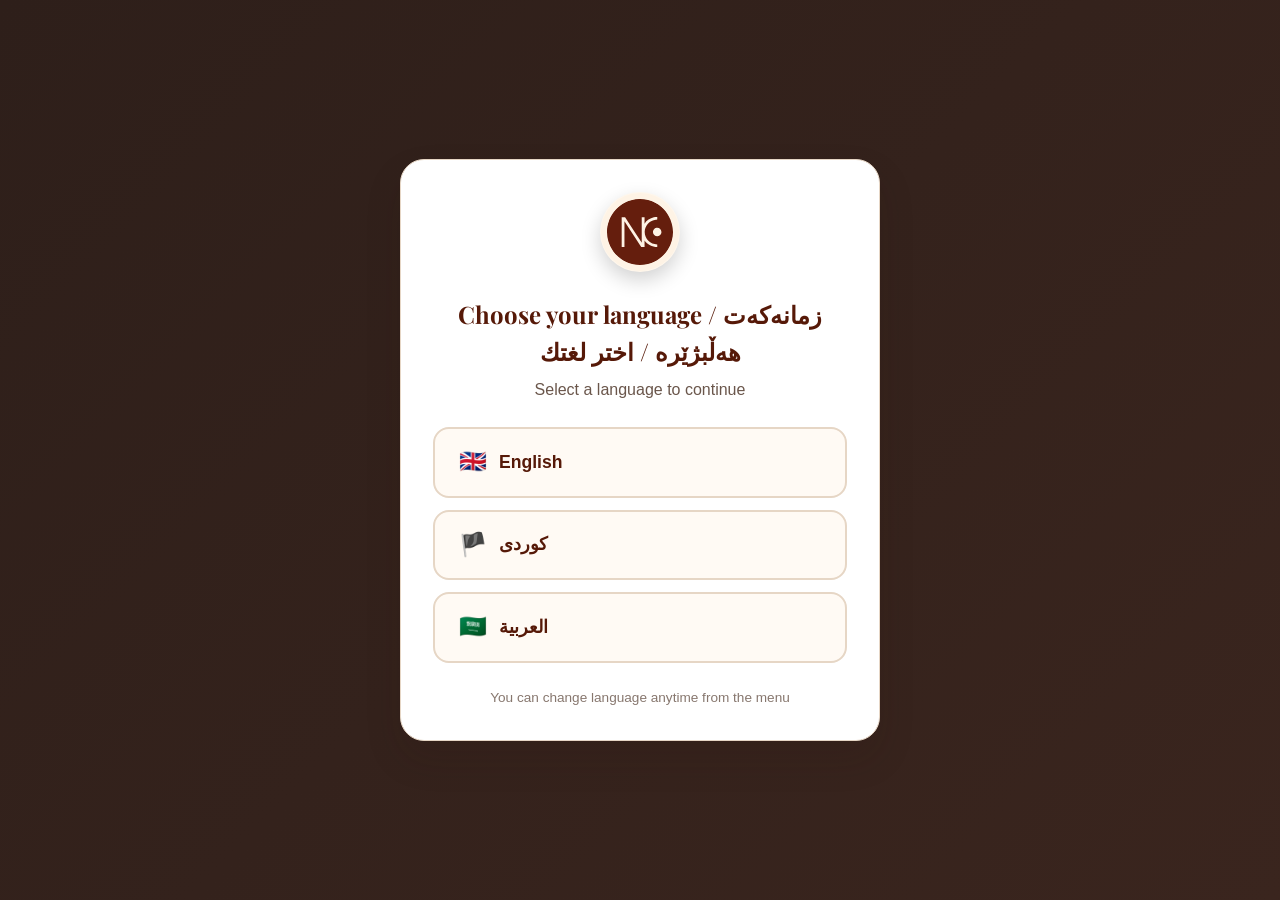
==== commit 3e956980: "update1.1" ====
--- a/index.html
+++ b/index.html
@@ -15,6 +15,35 @@
 </head>
 
 <body>
+	<!-- Language Selection Overlay -->
+<div id="languageOverlay" class="language-overlay" role="dialog" aria-modal="true" aria-labelledby="langTitle">
+	<div class="overlay-content">
+		<img class="brand-logo overlay-logo" src="1nikoSlogo.svg" alt="Niko Cafe logo" />
+		<h2 id="langTitle">Choose your language / زمانەکەت هەڵبژێرە / اختر لغتك</h2>
+		<p class="overlay-subtitle">Select a language to continue</p>
+		
+		<div class="lang-options">
+			<button class="lang-btn" data-lang="en" aria-label="Select English">
+				<span class="lang-flag">🇬🇧</span>
+				<span class="lang-name">English</span>
+			</button>
+			<button class="lang-btn" data-lang="ku" aria-label="Select Kurdish">
+				<span class="lang-flag">🏴</span>
+				<span class="lang-name">کوردی</span>
+			</button>
+			<button class="lang-btn" data-lang="ar" aria-label="Select Arabic">
+				<span class="lang-flag">🇸🇦</span>
+				<span class="lang-name">العربية</span>
+			</button>
+		</div>
+		
+		<p class="overlay-note">You can change language anytime from the menu</p>
+	</div>
+</div>
+
+<!-- Wrap your existing header, main, footer in a container -->
+ <div id="mainContent" class="main-content hidden">
+
 	<div class="bg-shape bg-shape-left"></div>
 	<div class="bg-shape bg-shape-right"></div>
 
@@ -67,6 +96,8 @@
 	</footer>
 
 	<script src="script.js"></script>
+
+</div>
 </body>
 </html>
 
--- a/style.css
+++ b/style.css
@@ -447,3 +447,140 @@
 	}
 }
 
+
+
+/* ========== Language Overlay Styles ========== */
+.language-overlay {
+	position: fixed;
+	inset: 0;
+	background: linear-gradient(135deg, var(--bg-accent), #3a251e);
+	display: flex;
+	align-items: center;
+	justify-content: center;
+	z-index: 1000;
+	padding: var(--space-4);
+	animation: fadeIn 300ms ease;
+}
+
+.language-overlay.hidden {
+	display: none;
+}
+
+.overlay-content {
+	background: var(--bg-surface-strong);
+	border-radius: var(--radius-lg);
+	padding: var(--space-6);
+	max-width: 480px;
+	width: 100%;
+	text-align: center;
+	box-shadow: var(--shadow-card);
+	border: 1px solid var(--border-soft);
+	animation: slideUp 400ms ease;
+}
+
+.overlay-logo {
+	width: 80px;
+	height: 80px;
+	margin-bottom: var(--space-4);
+}
+
+#langTitle {
+	font-family: var(--font-heading);
+	font-size: 1.5rem;
+	color: var(--text-primary);
+	margin: 0 0 var(--space-2);
+}
+
+.overlay-subtitle {
+	color: var(--text-muted);
+	margin: 0 0 var(--space-5);
+	font-size: 1rem;
+}
+
+.lang-options {
+	display: flex;
+	flex-direction: column;
+	gap: var(--space-3);
+	margin-bottom: var(--space-5);
+}
+
+.lang-btn {
+	display: flex;
+	align-items: center;
+	gap: var(--space-3);
+	width: 100%;
+	padding: var(--space-4) var(--space-5);
+	background: var(--bg-surface);
+	border: 2px solid var(--border-soft);
+	border-radius: var(--radius-md);
+	font: inherit;
+	font-weight: 600;
+	color: var(--text-primary);
+	cursor: pointer;
+	transition: all var(--transition-fast);
+	text-align: left;
+}
+
+.lang-btn:hover {
+	border-color: var(--brand-primary);
+	background: var(--bg-chip);
+	transform: translateY(-2px);
+	box-shadow: var(--shadow-soft);
+}
+
+.lang-btn:active {
+	transform: translateY(0);
+}
+
+.lang-flag {
+	font-size: 1.4rem;
+}
+
+.lang-name {
+	flex: 1;
+	font-size: 1.1rem;
+}
+
+html[lang='ku'] .lang-name,
+html[lang='ar'] .lang-name {
+	font-family: var(--font-body-kurdish);
+}
+
+.overlay-note {
+	font-size: 0.85rem;
+	color: var(--text-muted);
+	margin: 0;
+	opacity: 0.8;
+}
+
+.main-content.hidden {
+	display: none;
+}
+
+/* Animations */
+@keyframes fadeIn {
+	from { opacity: 0; }
+	to { opacity: 1; }
+}
+
+@keyframes slideUp {
+	from {
+		opacity: 0;
+		transform: translateY(20px);
+	}
+	to {
+		opacity: 1;
+		transform: translateY(0);
+	}
+}
+
+/* RTL support for overlay */
+html[lang='ar'] .overlay-content,
+html[lang='ku'] .overlay-content {
+	direction: rtl;
+}
+
+html[lang='ar'] .lang-btn,
+html[lang='ku'] .lang-btn {
+	text-align: right;
+}
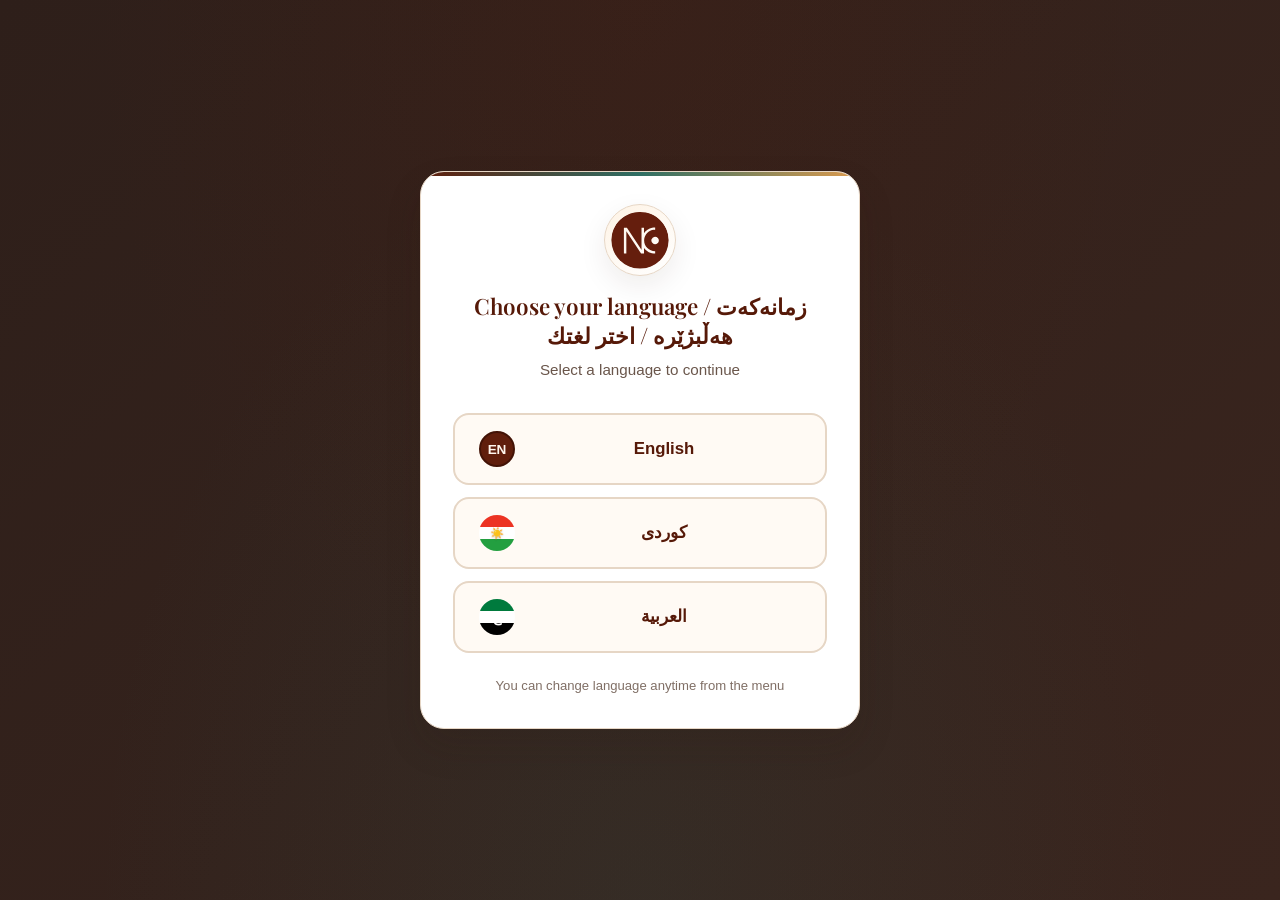
==== commit aeb3dea8: "update 2.0" ====
--- a/index.html
+++ b/index.html
@@ -24,15 +24,15 @@
 		
 		<div class="lang-options">
 			<button class="lang-btn" data-lang="en" aria-label="Select English">
-				<span class="lang-flag">🇬🇧</span>
+				<span class="lang-badge">EN</span>
 				<span class="lang-name">English</span>
 			</button>
 			<button class="lang-btn" data-lang="ku" aria-label="Select Kurdish">
-				<span class="lang-flag">🏴</span>
+				<span class="lang-badge"></span>
 				<span class="lang-name">کوردی</span>
 			</button>
 			<button class="lang-btn" data-lang="ar" aria-label="Select Arabic">
-				<span class="lang-flag">🇸🇦</span>
+				<span class="lang-badge">ع</span>
 				<span class="lang-name">العربية</span>
 			</button>
 		</div>
--- a/style.css
+++ b/style.css
@@ -448,18 +448,20 @@
 }
 
 
-
-/* ========== Language Overlay Styles ========== */
+/* ========== Language Overlay - Premium Styles ========== */
 .language-overlay {
 	position: fixed;
 	inset: 0;
-	background: linear-gradient(135deg, var(--bg-accent), #3a251e);
+	background: 
+		radial-gradient(ellipse at top, rgba(96, 30, 12, 0.15) 0%, transparent 60%),
+		radial-gradient(ellipse at bottom, rgba(47, 111, 100, 0.12) 0%, transparent 60%),
+		linear-gradient(135deg, var(--bg-accent), #3a251e);
 	display: flex;
 	align-items: center;
 	justify-content: center;
 	z-index: 1000;
 	padding: var(--space-4);
-	animation: fadeIn 300ms ease;
+	animation: fadeIn 400ms ease;
 }
 
 .language-overlay.hidden {
@@ -470,31 +472,53 @@
 	background: var(--bg-surface-strong);
 	border-radius: var(--radius-lg);
 	padding: var(--space-6);
-	max-width: 480px;
+	max-width: 440px;
 	width: 100%;
 	text-align: center;
 	box-shadow: var(--shadow-card);
 	border: 1px solid var(--border-soft);
-	animation: slideUp 400ms ease;
+	animation: slideUp 500ms cubic-bezier(0.16, 1, 0.3, 1);
+	position: relative;
+	overflow: hidden;
+}
+
+/* Subtle decorative accent bar */
+.overlay-content::before {
+	content: '';
+	position: absolute;
+	top: 0;
+	left: 0;
+	right: 0;
+	height: 4px;
+	background: linear-gradient(90deg, var(--brand-primary), var(--brand-secondary), var(--brand-highlight));
 }
 
 .overlay-logo {
-	width: 80px;
-	height: 80px;
-	margin-bottom: var(--space-4);
+	width: 72px;
+	height: 72px;
+	margin: 0 auto var(--space-4);
+	padding: 0.4rem;
+	border-radius: 50%;
+	background: linear-gradient(145deg, #fef3e5, #fff);
+	border: 1px solid var(--border-soft);
+	box-shadow: var(--shadow-soft);
+	display: block;
 }
 
 #langTitle {
 	font-family: var(--font-heading);
-	font-size: 1.5rem;
+	font-size: 1.4rem;
+	font-weight: var(--font-weight-semibold);
 	color: var(--text-primary);
 	margin: 0 0 var(--space-2);
+	line-height: 1.3;
 }
 
 .overlay-subtitle {
 	color: var(--text-muted);
-	margin: 0 0 var(--space-5);
-	font-size: 1rem;
+	margin: 0 0 var(--space-6);
+	font-size: 0.95rem;
+	line-height: 1.5;
 }
 
 .lang-options {
@@ -507,6 +531,7 @@
 .lang-btn {
 	display: flex;
 	align-items: center;
+	justify-content: center;
 	gap: var(--space-3);
 	width: 100%;
 	padding: var(--space-4) var(--space-5);
@@ -514,50 +539,121 @@
 	border: 2px solid var(--border-soft);
 	border-radius: var(--radius-md);
 	font: inherit;
-	font-weight: 600;
+	font-weight: var(--font-weight-semibold);
 	color: var(--text-primary);
 	cursor: pointer;
-	transition: all var(--transition-fast);
-	text-align: left;
+	transition: all var(--transition-base);
+	position: relative;
+	overflow: hidden;
+}
+
+/* Subtle hover lift + glow */
+.lang-btn::after {
+	content: '';
+	position: absolute;
+	inset: 0;
+	background: linear-gradient(135deg, transparent, rgba(176, 93, 47, 0.04), transparent);
+	opacity: 0;
+	transition: opacity var(--transition-fast);
+	pointer-events: none;
 }
 
 .lang-btn:hover {
 	border-color: var(--brand-primary);
-	background: var(--bg-chip);
-	transform: translateY(-2px);
-	box-shadow: var(--shadow-soft);
+	background: linear-gradient(145deg, var(--bg-surface), var(--bg-chip));
+	transform: translateY(-3px);
+	box-shadow: var(--shadow-card);
+}
+
+.lang-btn:hover::after {
+	opacity: 1;
 }
 
 .lang-btn:active {
-	transform: translateY(0);
-}
-
-.lang-flag {
-	font-size: 1.4rem;
+	transform: translateY(-1px);
+	transition-duration: 80ms;
+}
+
+.lang-btn:focus-visible {
+	outline: none;
+	border-color: var(--brand-secondary);
+	box-shadow: 0 0 0 4px rgba(47, 111, 100, 0.18);
+}
+
+/* Language indicator badge (replaces flags) */
+.lang-badge {
+	display: inline-flex;
+	align-items: center;
+	justify-content: center;
+	width: 36px;
+	height: 36px;
+	border-radius: 50%;
+	background: var(--bg-surface-strong);
+	border: 2px solid var(--border-strong);
+	font-weight: var(--font-weight-bold);
+	font-size: 0.85rem;
+	letter-spacing: -0.02em;
+	color: var(--brand-primary);
+	flex-shrink: 0;
+}
+
+/* Kurdish flag badge - custom design */
+.lang-btn[data-lang="ku"] .lang-badge {
+	background: linear-gradient(180deg, #ec3323 33%, #fff 33%, #fff 66%, #239f40 66%);
+	border: none;
+	color: #fff;
+	text-shadow: 0 1px 2px rgba(0,0,0,0.2);
+	position: relative;
+}
+
+/* Yellow sun in center of Kurdish flag */
+.lang-btn[data-lang="ku"] .lang-badge::after {
+	content: '☀️';
+	position: absolute;
+	font-size: 0.7rem;
+}
+
+/* Arabic badge styling */
+.lang-btn[data-lang="ar"] .lang-badge {
+	background: linear-gradient(180deg, #007a3d 33%, #fff 33%, #fff 66%, #000 66%);
+	border: none;
+	color: #fff;
+}
+
+/* English badge - simple & elegant */
+.lang-btn[data-lang="en"] .lang-badge {
+	background: var(--brand-primary);
+	border-color: var(--brand-primary-strong);
+	color: var(--text-on-dark);
 }
 
 .lang-name {
 	flex: 1;
-	font-size: 1.1rem;
-}
-
+	font-size: 1.05rem;
+	text-align: center;
+}
+
+/* RTL font support */
 html[lang='ku'] .lang-name,
 html[lang='ar'] .lang-name {
 	font-family: var(--font-body-kurdish);
+	font-size: 1.1rem;
 }
 
 .overlay-note {
-	font-size: 0.85rem;
+	font-size: 0.82rem;
 	color: var(--text-muted);
 	margin: 0;
-	opacity: 0.8;
-}
-
+	opacity: 0.85;
+	line-height: 1.4;
+}
+
+/* Hide main content initially */
 .main-content.hidden {
 	display: none;
 }
 
-/* Animations */
+/* ========== Animations ========== */
 @keyframes fadeIn {
 	from { opacity: 0; }
 	to { opacity: 1; }
@@ -566,21 +662,86 @@
 @keyframes slideUp {
 	from {
 		opacity: 0;
-		transform: translateY(20px);
+		transform: translateY(24px) scale(0.98);
 	}
 	to {
 		opacity: 1;
-		transform: translateY(0);
-	}
-}
-
-/* RTL support for overlay */
+		transform: translateY(0) scale(1);
+	}
+}
+
+/* Staggered button entrance */
+.lang-btn {
+	animation: fadeIn 300ms ease both;
+}
+.lang-btn:nth-child(1) { animation-delay: 100ms; }
+.lang-btn:nth-child(2) { animation-delay: 180ms; }
+.lang-btn:nth-child(3) { animation-delay: 260ms; }
+
+/* ========== RTL Support ========== */
 html[lang='ar'] .overlay-content,
 html[lang='ku'] .overlay-content {
 	direction: rtl;
 }
 
-html[lang='ar'] .lang-btn,
-html[lang='ku'] .lang-btn {
+html[lang='ar'] .lang-name,
+html[lang='ku'] .lang-name {
 	text-align: right;
 }
+
+/* ========== Responsive Enhancements ========== */
+@media (max-width: 480px) {
+	.overlay-content {
+		padding: var(--space-5);
+		margin: var(--space-2);
+	}
+	
+	.overlay-logo {
+		width: 64px;
+		height: 64px;
+	}
+	
+	#langTitle {
+		font-size: 1.25rem;
+	}
+	
+	.lang-btn {
+		padding: var(--space-3) var(--space-4);
+	}
+	
+	.lang-badge {
+		width: 32px;
+		height: 32px;
+		font-size: 0.8rem;
+	}
+	
+	.lang-name {
+		font-size: 1rem;
+	}
+}
+
+/* ========== Reduced Motion Preference ========== */
+@media (prefers-reduced-motion: reduce) {
+	.language-overlay,
+	.overlay-content,
+	.lang-btn {
+		animation: none !important;
+		transition: none !important;
+	}
+	.lang-btn:hover {
+		transform: none;
+	}
+}
+
+/* ========== High Contrast Mode Support ========== */
+@media (prefers-contrast: high) {
+	.lang-btn {
+		border-width: 3px;
+	}
+	.lang-btn:hover {
+		border-color: var(--brand-primary-strong);
+	}
+	.overlay-content {
+		border-width: 2px;
+	}
+}
